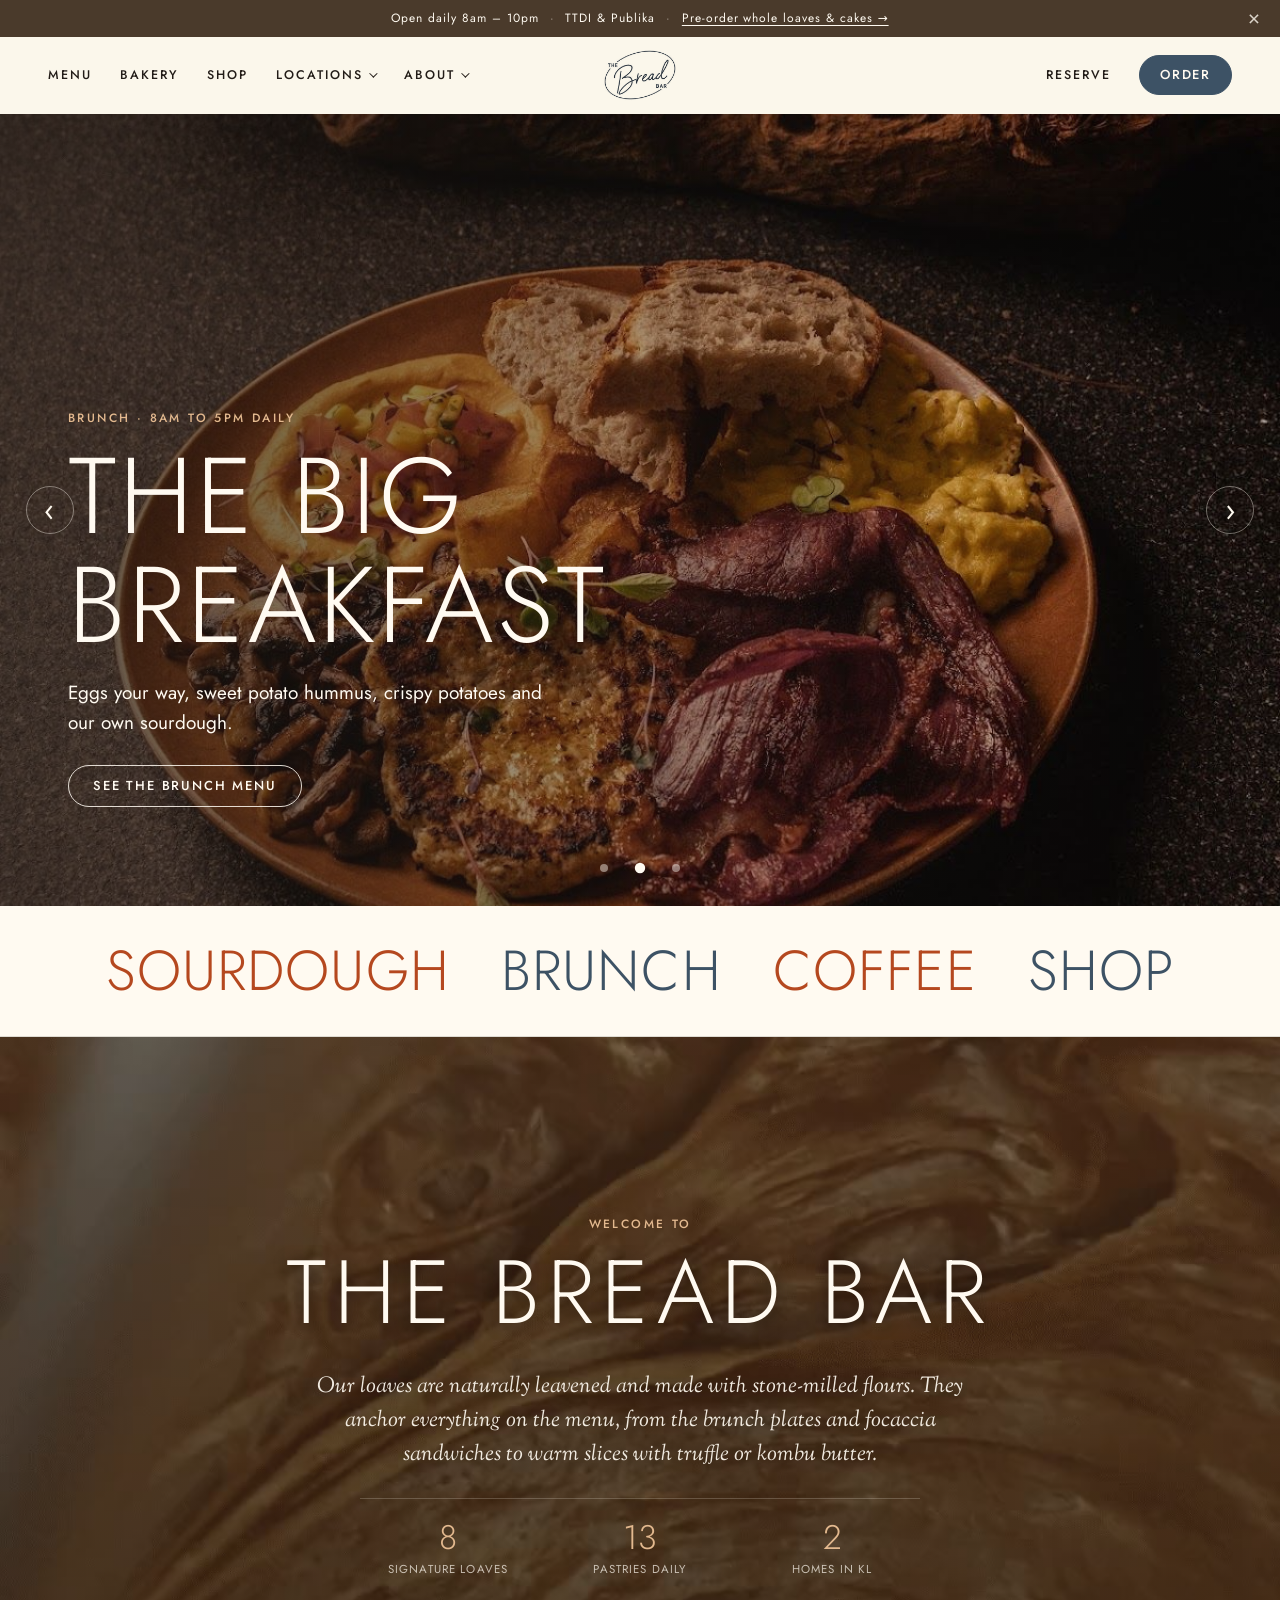
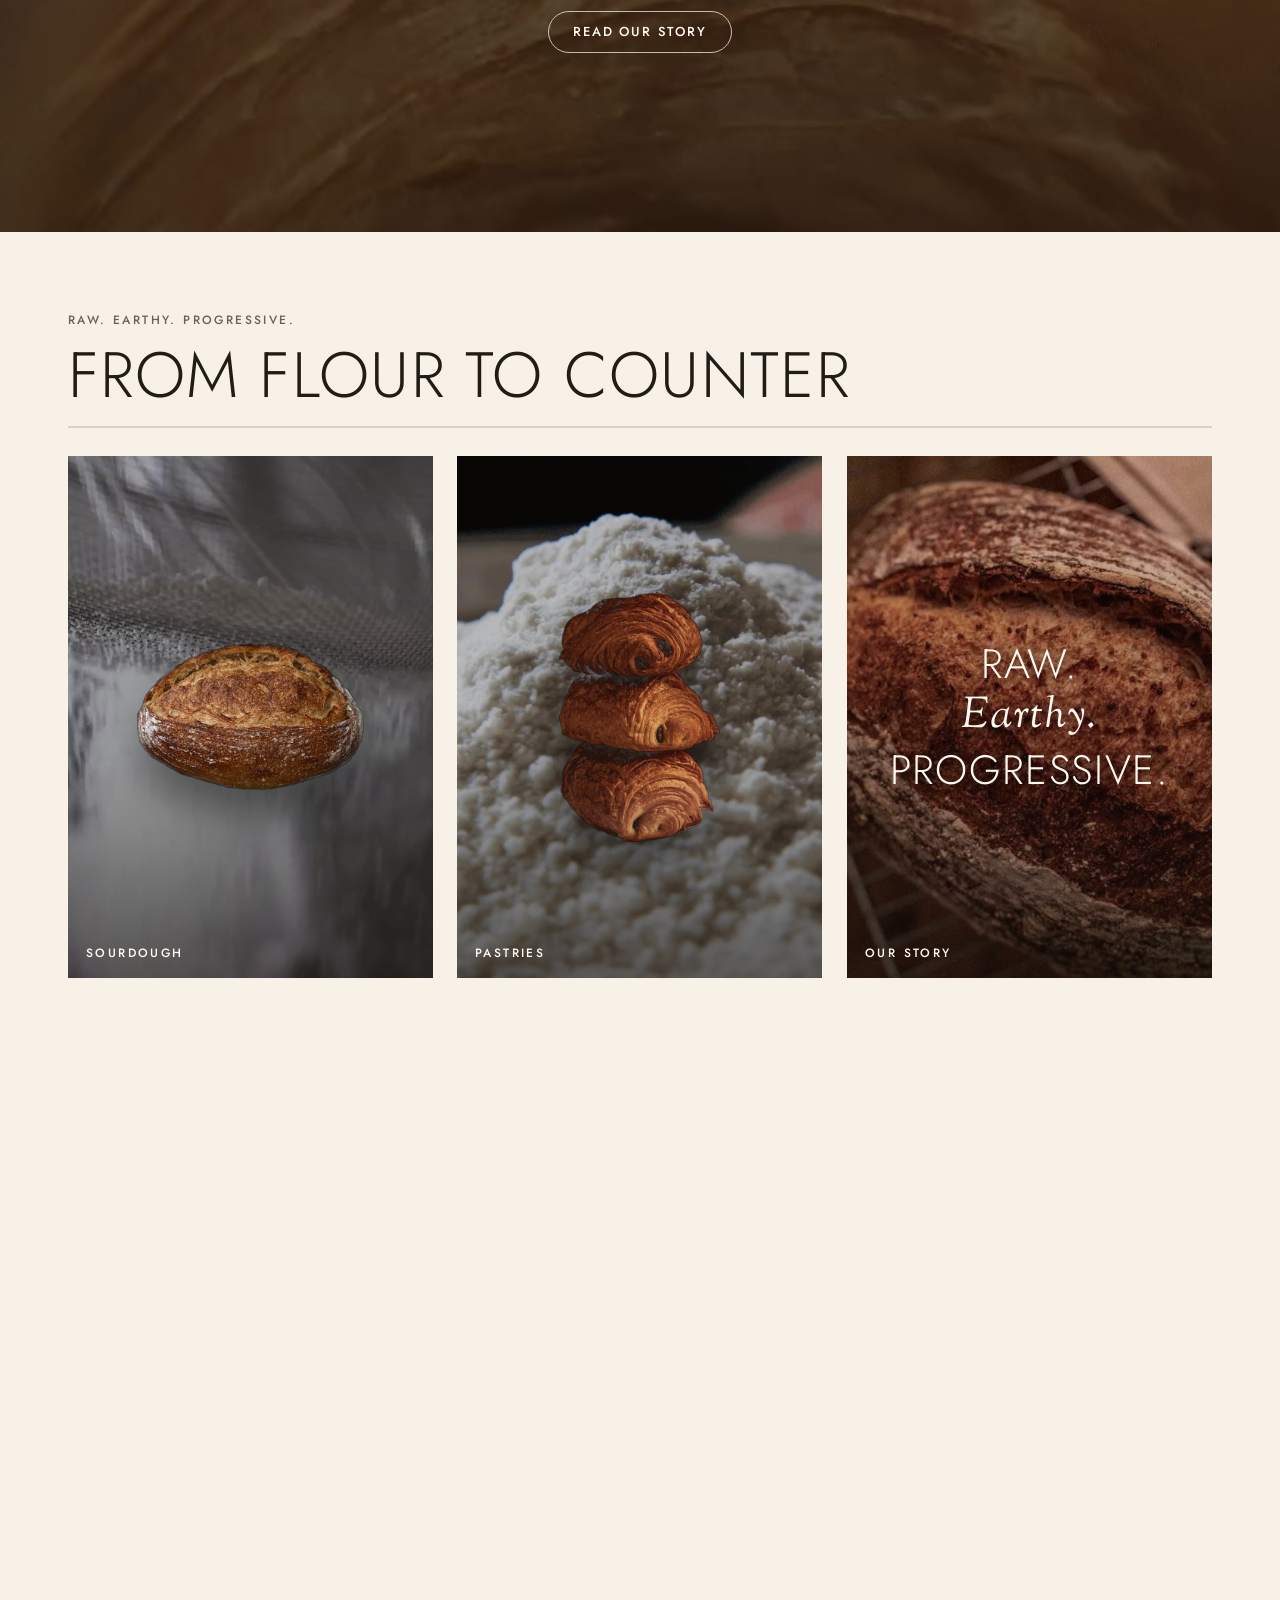
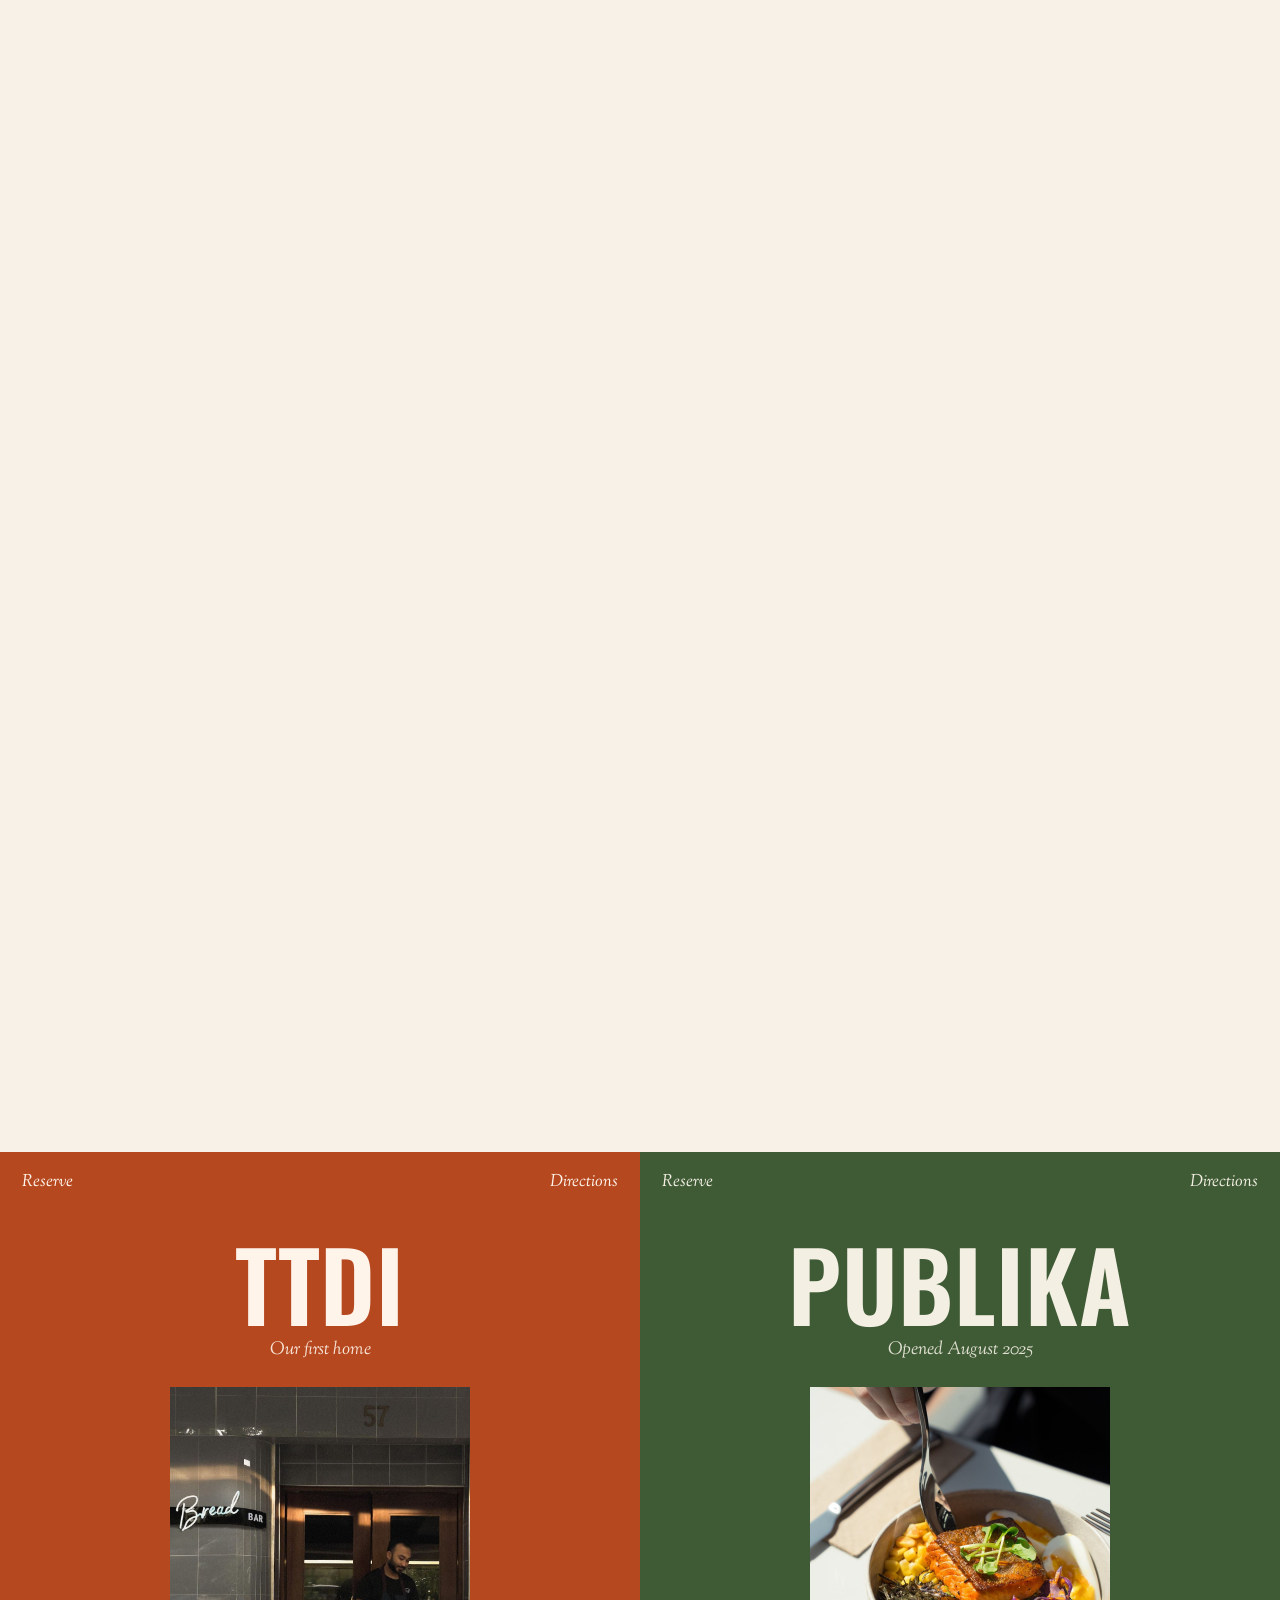
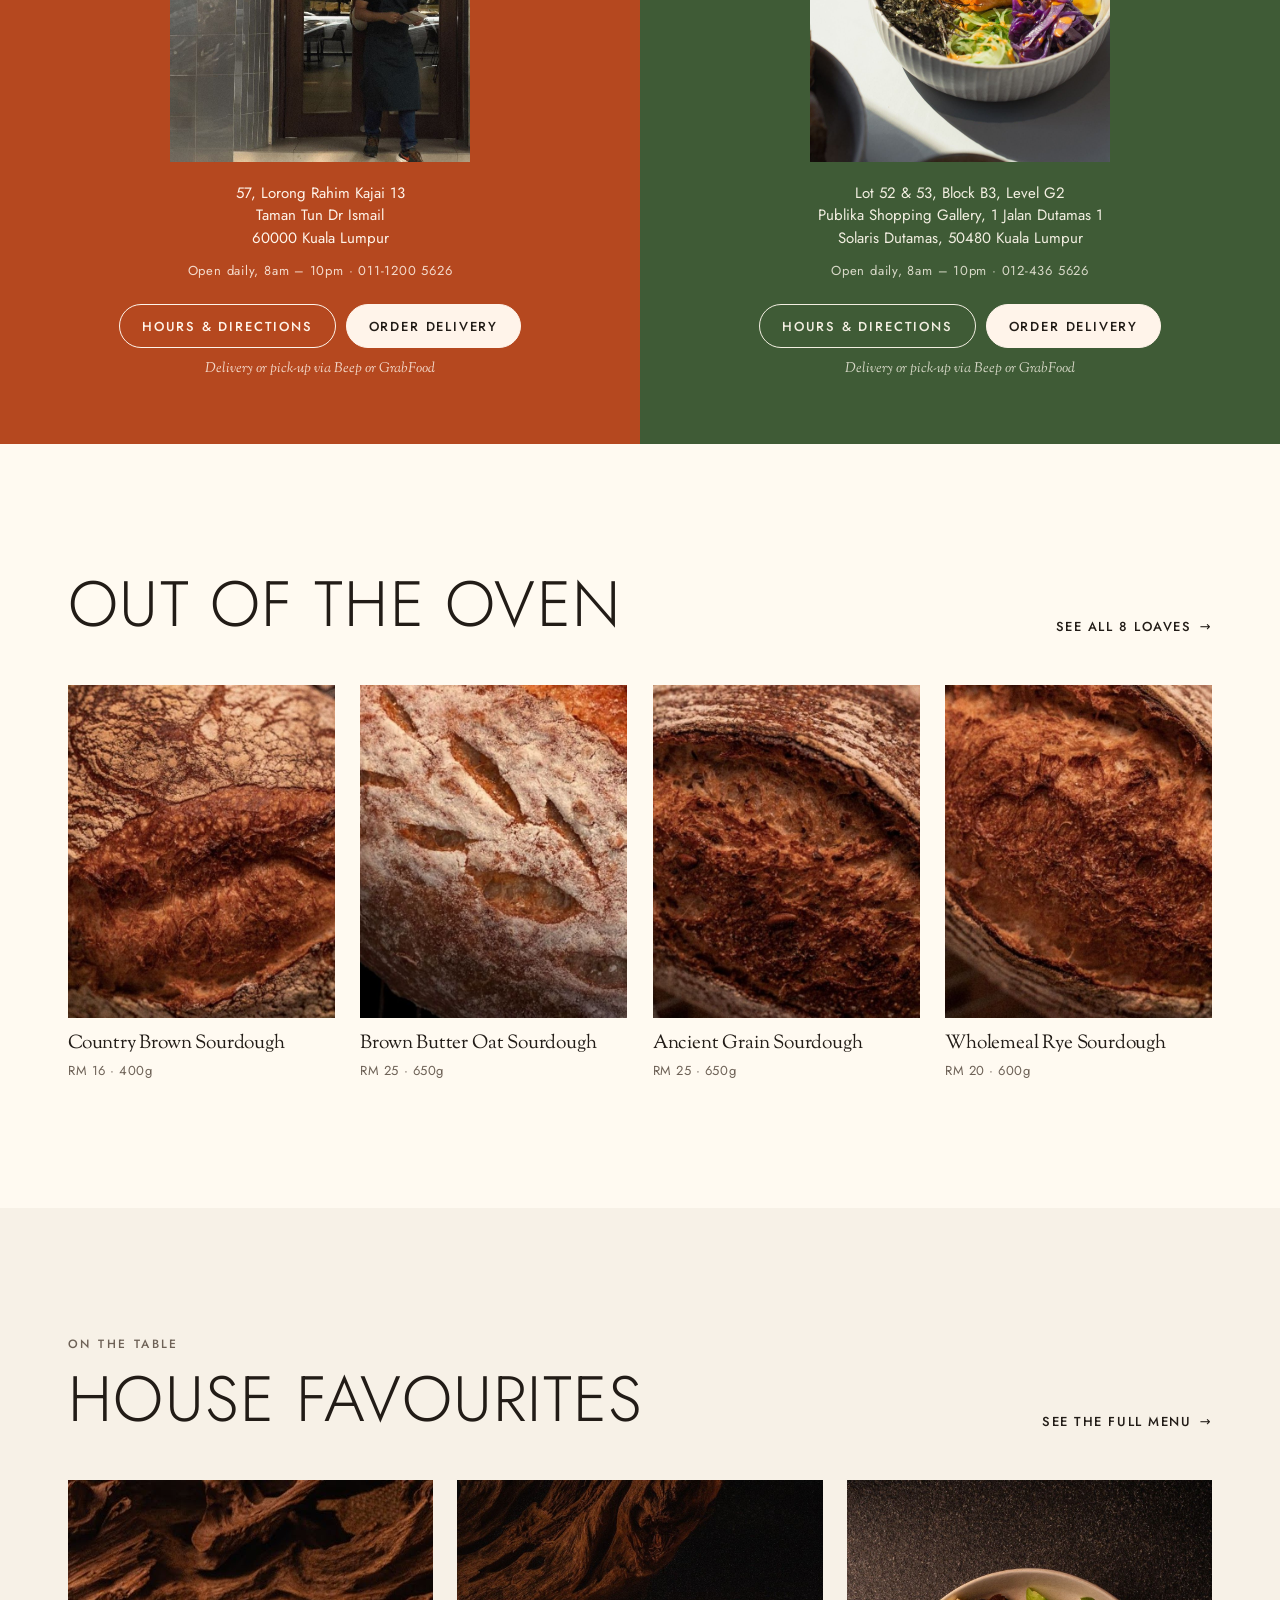
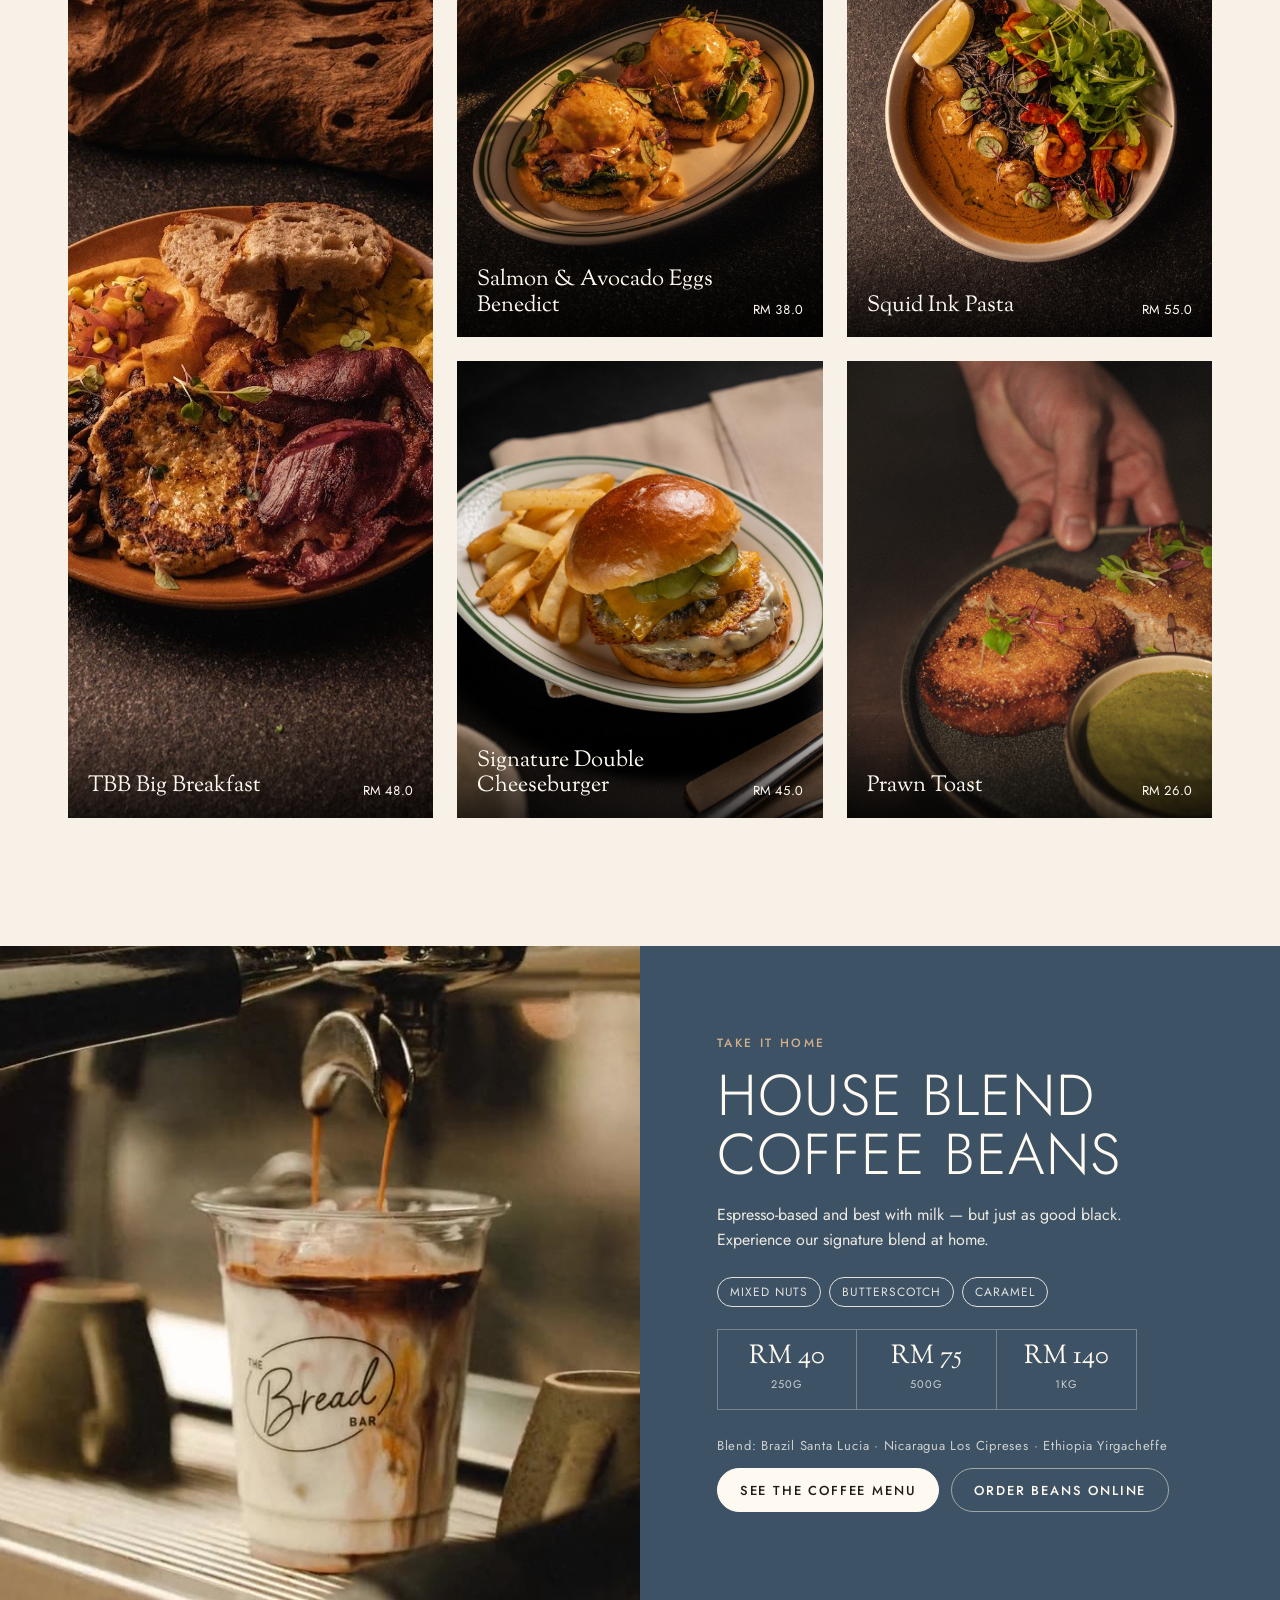
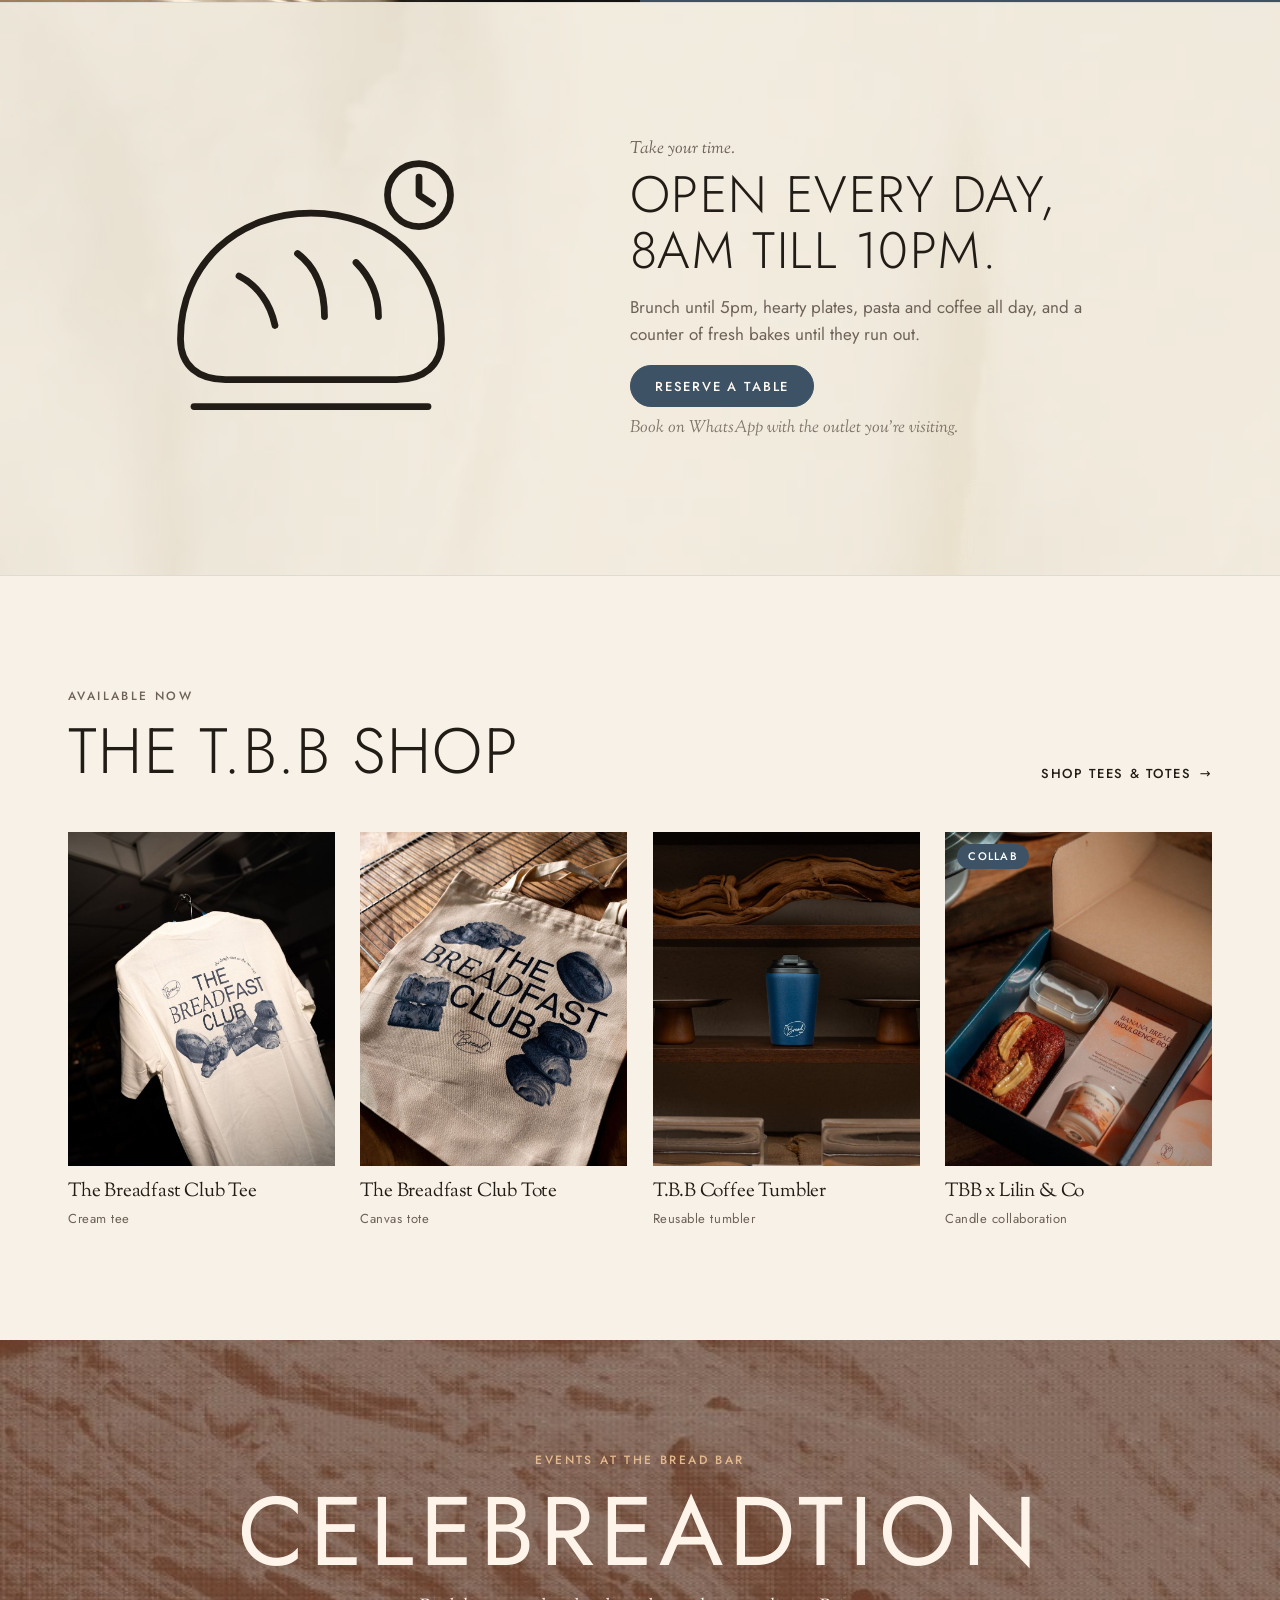
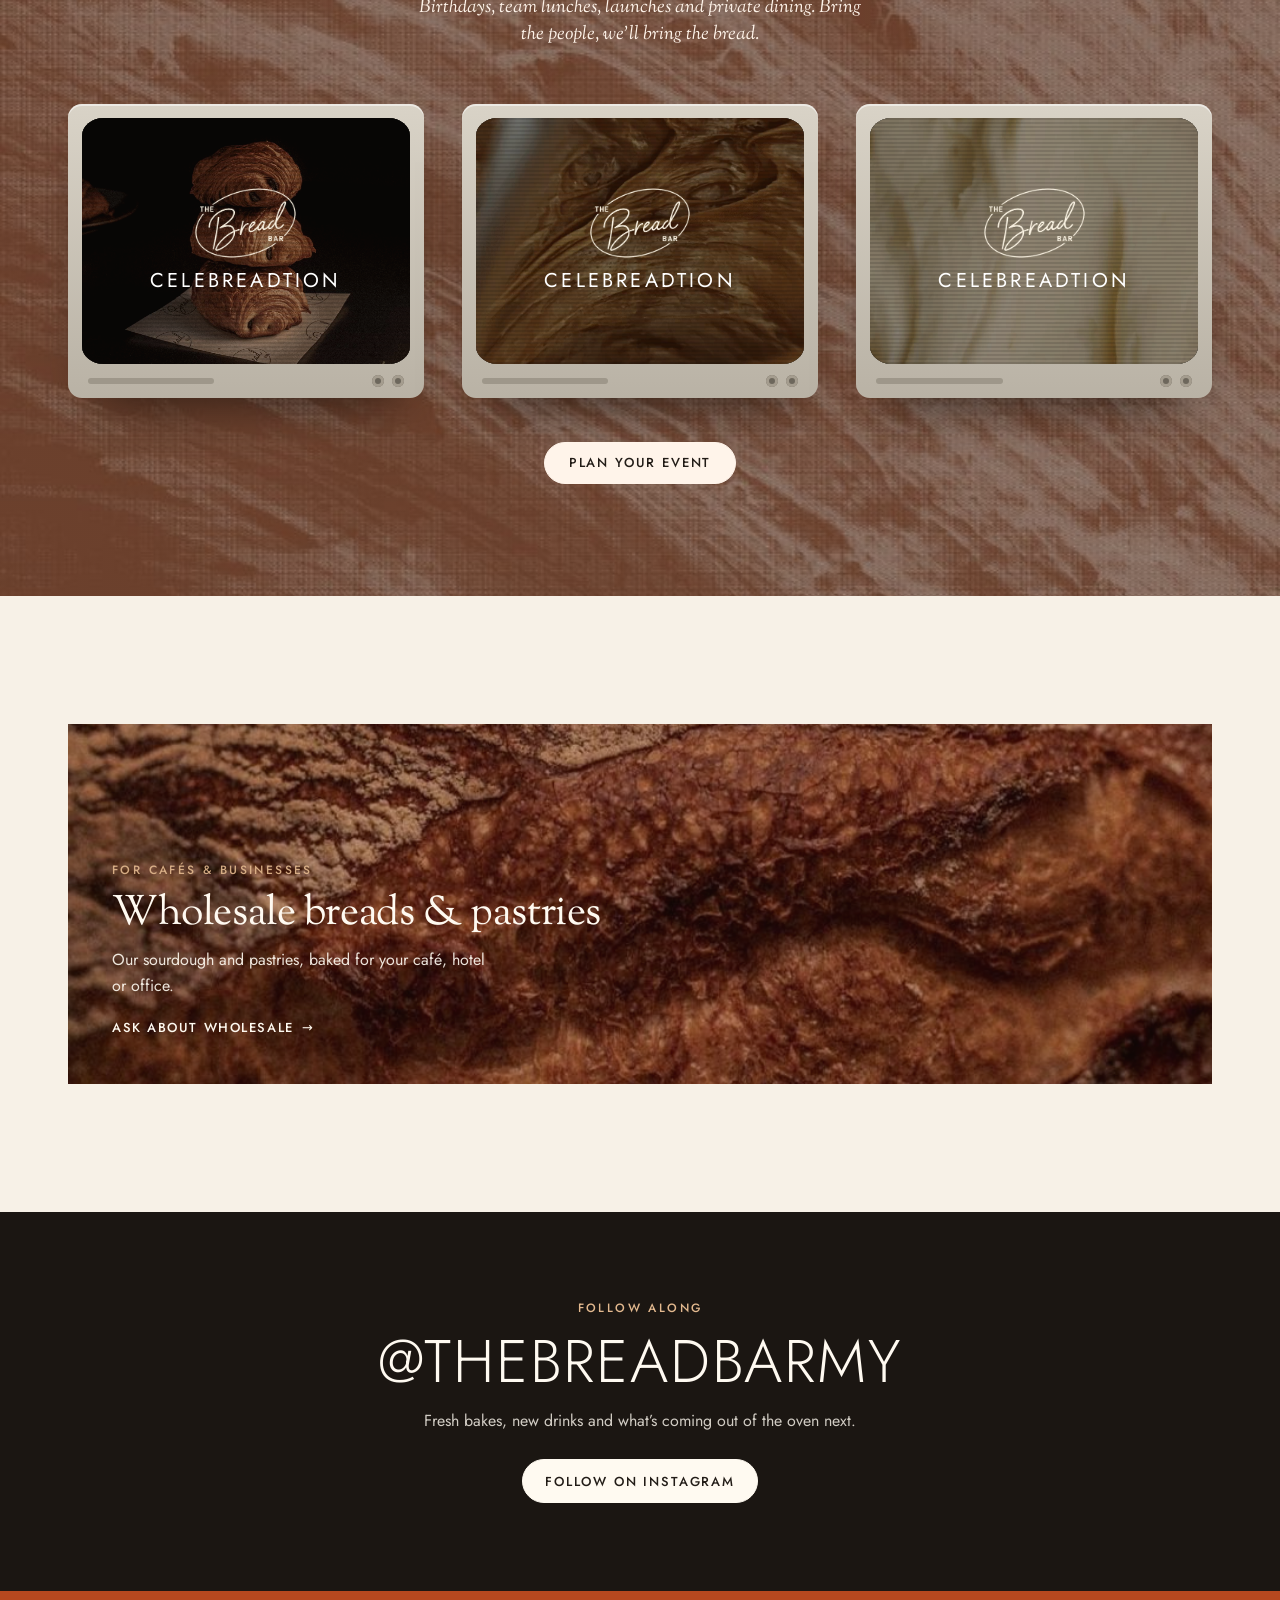
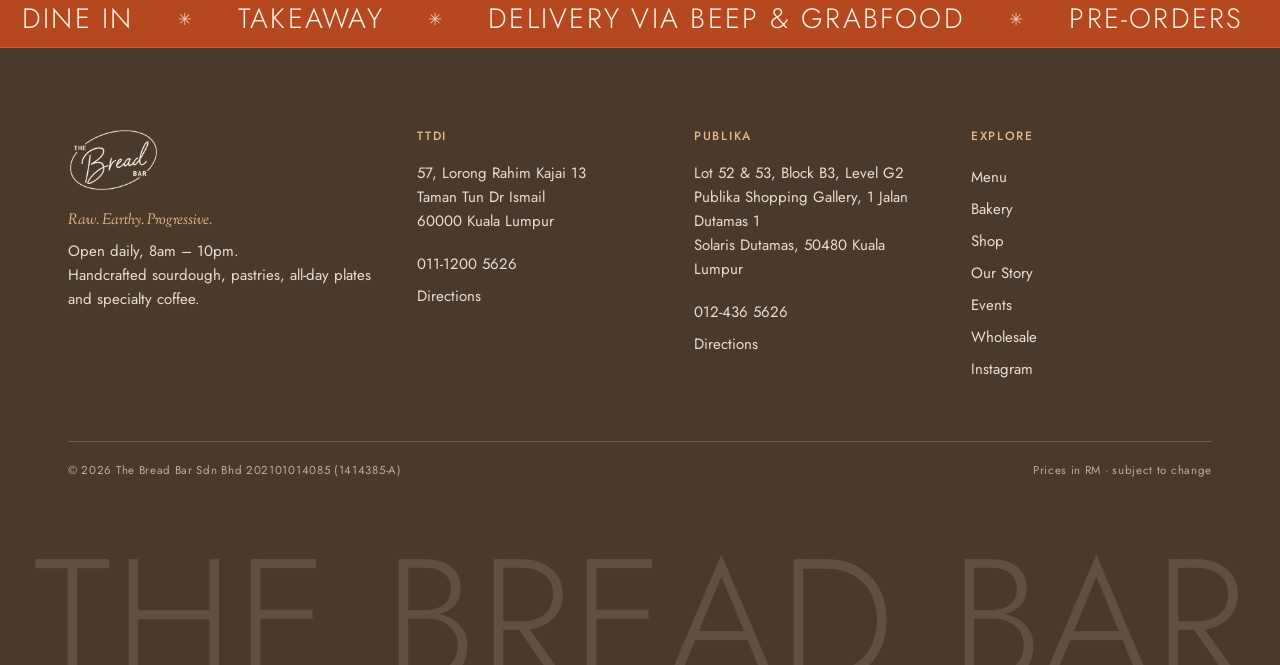
==== the-bread-bar/index.html @ 909581a4 "Publish The Bread Bar and FLAT18 previews" ====
<!doctype html>
<html lang="en">
<head>
<meta charset="utf-8">
<meta name="viewport" content="width=device-width, initial-scale=1">
<!-- DRAFT for review: remove the robots line below when the site goes live -->
<meta name="robots" content="noindex, nofollow">
<title>The Bread Bar</title>
<meta name="description" content="Handcrafted sourdough, pastries, all-day brunch and specialty coffee in TTDI and Publika, Kuala Lumpur. Open daily 8am – 10pm.">
<link rel="icon" href="assets/logo-dark.png">
<link rel="preconnect" href="https://fonts.googleapis.com">
<link rel="preconnect" href="https://fonts.gstatic.com" crossorigin>
<link href="https://fonts.googleapis.com/css2?family=Jost:wght@300;400;500;600&family=Oswald:wght@500;600&family=Sorts+Mill+Goudy:ital@0;1&display=swap" rel="stylesheet">
<link rel="stylesheet" href="styles.css">
</head>
<body>

<div class="announce" id="announce">
  <p><span>Open daily 8am – 10pm</span> <span class="dot">·</span> <span>TTDI &amp; Publika</span> <span class="dot">·</span> <a href="#bakery">Pre-order whole loaves &amp; cakes →</a></p>
  <button class="announce-x" aria-label="Dismiss" data-dismiss>&times;</button>
</div>

<header class="site-header" id="header">
  <div class="hdr">
    <button class="burger" aria-label="Open menu" aria-expanded="false" data-drawer-open><span></span><span></span><span></span></button>

    <nav class="nav nav-left" aria-label="Primary">
      <a href="#menu" class="nav-link" data-route="menu">Menu</a>
      <a href="#bakery" class="nav-link" data-route="bakery">Bakery</a>
      <a href="#shop" class="nav-link" data-route="shop">Shop</a>
      <div class="dd">
        <button class="nav-link dd-btn" aria-expanded="false" data-route="locations">Locations <i class="chev"></i></button>
        <div class="dd-panel dd-wide">
          <a href="#locations-ttdi" class="dd-card">
            <img src="assets/photos/sourdough-slices.jpg" alt="" loading="lazy">
            <span><b>TTDI</b><small>57, Lorong Rahim Kajai 13</small></span>
          </a>
          <a href="#locations-publika" class="dd-card">
            <img src="assets/photos/salmon-bowl.jpg" alt="" loading="lazy">
            <span><b>Publika</b><small>Level G2, Publika Shopping Gallery</small></span>
          </a>
        </div>
      </div>
      <div class="dd">
        <button class="nav-link dd-btn" aria-expanded="false" data-route="about">About <i class="chev"></i></button>
        <div class="dd-panel">
          <a href="#about">Our Story</a>
          <a href="#bakery-loaves">Our Sourdough</a>
          <a href="#events">Events &amp; Private Dining</a>
          <a href="#events-wholesale">Wholesale</a>
        </div>
      </div>
    </nav>

    <a href="#home" class="logo" aria-label="The Bread Bar — home"><img src="assets/logo-dark.png" alt="The Bread Bar" width="276" height="195"></a>

    <nav class="nav nav-right" aria-label="Actions">
      <button class="nav-link" data-chooser="reserve">Reserve</button>
      <button class="btn btn-order" data-chooser="order">Order</button>
    </nav>
  </div>
</header>

<!-- mobile drawer -->
<div class="drawer" id="drawer" aria-hidden="true">
  <div class="drawer-scrim" data-drawer-close></div>
  <aside class="drawer-panel">
    <div class="drawer-top">
      <img src="assets/logo-dark.png" alt="The Bread Bar" class="drawer-logo" width="276" height="195">
      <button class="drawer-x" aria-label="Close menu" data-drawer-close>&times;</button>
    </div>
    <nav class="drawer-nav">
      <a href="#home">Home</a>
      <a href="#menu">Menu</a>
      <a href="#bakery">Bakery</a>
      <a href="#shop">Shop</a>
      <details>
        <summary>Locations</summary>
        <a href="#locations-ttdi">TTDI</a>
        <a href="#locations-publika">Publika</a>
      </details>
      <details>
        <summary>About</summary>
        <a href="#about">Our Story</a>
        <a href="#bakery-loaves">Our Sourdough</a>
        <a href="#events">Events &amp; Private Dining</a>
        <a href="#events-wholesale">Wholesale</a>
      </details>
    </nav>
    <div class="drawer-cta">
      <button class="btn btn-ghost" data-chooser="reserve">Reserve</button>
      <button class="btn" data-chooser="order">Order delivery</button>
    </div>
    <p class="drawer-foot">Open daily · 8am – 10pm</p>
  </aside>
</div>

<main id="app" class="page" tabindex="-1"></main>

<footer class="site-footer" id="footer"></footer>

<!-- outlet chooser (Order / Reserve) -->
<div class="modal" id="chooser" aria-hidden="true" role="dialog" aria-modal="true" aria-labelledby="chooser-title">
  <div class="modal-scrim" data-modal-close></div>
  <div class="modal-box">
    <button class="modal-x" aria-label="Close" data-modal-close>&times;</button>
    <p class="eyebrow" id="chooser-eyebrow"></p>
    <h2 id="chooser-title"></h2>
    <div class="chooser-grid" id="chooser-grid"></div>
  </div>
</div>

<!-- photo lightbox -->
<div class="lightbox" id="lightbox" aria-hidden="true" role="dialog" aria-modal="true">
  <div class="modal-scrim" data-lb-close></div>
  <figure>
    <img alt="">
    <figcaption></figcaption>
  </figure>
  <button class="modal-x lb-x" aria-label="Close" data-lb-close>&times;</button>
</div>

<script src="data.js"></script>
<script src="app.js"></script>
</body>
</html>
---- the-bread-bar/styles.css ----
/* The Bread Bar — a mix of the deck's references: colour-blocked sections (rust, forest, blush),
   oval crops on warm cocoa, light uppercase display type, italic serif labels, pill buttons, a service ticker.
   Brand slate blue from the printed menu stays as the anchor colour. */
:root {
  --paper: #f7f1e7;
  --cream: #fffaf1;
  --sand: #ece2d2;
  --tan: #c4b49a;
  --ink: #221c17;
  --blue: #3d5265;
  --blue-deep: #2c3d4d;
  --tote: #2456a6;
  --muted: #6e6257;
  --night: #1b1612;
  --cocoa: #4a3a2b;
  --rust: #b5481f;
  --forest: #3f5b36;
  --blush: #f1d6c4;
  --sage: #b9bda7;
  --gold: #e3b98f;
  --line: rgba(34, 28, 23, .14);
  --serif: "Sorts Mill Goudy", Georgia, "Times New Roman", serif;
  --display: "Jost", "Gill Sans", "Segoe UI", system-ui, sans-serif;
  --condensed: "Oswald", "Arial Narrow", "Segoe UI", sans-serif;
  --sans: "Jost", "Gill Sans", "Segoe UI", system-ui, sans-serif;
  --mono: "Jost", "Gill Sans", "Segoe UI", system-ui, sans-serif;
  --ease: cubic-bezier(.22, .61, .36, 1);
  --hdr-h: 76px;
  --gutter: clamp(16px, 4vw, 48px);
  --maxw: 1240px;
}

*, *::before, *::after { box-sizing: border-box; }
html { scroll-behavior: smooth; -webkit-text-size-adjust: 100%; }
body {
  margin: 0; background: var(--paper); color: var(--ink);
  font: 400 16px/1.6 var(--sans); -webkit-font-smoothing: antialiased;
  overflow-x: hidden;
}
body.locked { overflow: hidden; }
img { display: block; max-width: 100%; }
a { color: inherit; }
button { font: inherit; color: inherit; background: none; border: 0; cursor: pointer; padding: 0; }
h1, h2, h3, h4 { font-family: var(--serif); font-weight: 400; line-height: 1.08; margin: 0; letter-spacing: -.01em; text-wrap: balance; }
h1, h2 { font-family: var(--display); font-weight: 300; text-transform: uppercase; letter-spacing: .03em; line-height: 1.02; }
p { margin: 0 0 1em; }
:focus-visible { outline: 2px solid var(--blue); outline-offset: 3px; border-radius: 2px; }

.wrap { max-width: var(--maxw); margin: 0 auto; padding: 0 var(--gutter); }
.eyebrow { font: 500 12px/1.4 var(--mono); letter-spacing: .14em; text-transform: uppercase; color: var(--muted); margin: 0 0 14px; }
.on-dark .eyebrow, .eyebrow.light { color: var(--gold); }

/* ---------- buttons ---------- */
.btn {
  display: inline-flex; align-items: center; justify-content: center; gap: 8px;
  min-height: 44px; padding: 0 22px; border-radius: 0;
  background: var(--blue); color: var(--cream); text-decoration: none;
  font: 500 13px/1 var(--mono); letter-spacing: .12em; text-transform: uppercase;
  border: 1px solid var(--blue);
  transition: background .25s var(--ease), color .25s var(--ease), border-color .25s var(--ease), transform .25s var(--ease);
}
.btn:hover { background: var(--blue-deep); border-color: var(--blue-deep); }
.btn:active { transform: translateY(1px); }
.btn-ghost { background: transparent; color: var(--blue); }
.btn-ghost:hover { background: var(--blue); color: var(--cream); }
.on-dark .btn { background: var(--cream); color: var(--ink); border-color: var(--cream); }
.on-dark .btn:hover { background: var(--gold); border-color: var(--gold); }
.on-dark .btn-ghost { background: transparent; color: var(--cream); border-color: rgba(255,251,234,.5); }
.on-dark .btn-ghost:hover { background: var(--cream); color: var(--ink); }
.link-arrow {
  font: 500 13px/1 var(--mono); letter-spacing: .12em; text-transform: uppercase;
  text-decoration: none; display: inline-flex; gap: 8px; align-items: center;
  background: linear-gradient(currentColor, currentColor) 0 100% / 0 1px no-repeat;
  padding-bottom: 4px; transition: background-size .35s var(--ease);
}
.link-arrow:hover { background-size: 100% 1px; }
.link-arrow::after { content: "→"; transition: transform .3s var(--ease); }
.link-arrow:hover::after { transform: translateX(4px); }

/* ---------- announcement bar ---------- */
.announce {
  position: relative; background: var(--cocoa); color: var(--cream);
  font: 400 12px/1.4 var(--mono); letter-spacing: .08em; text-align: center;
  padding: 10px 44px; overflow: hidden;
  transition: max-height .4s var(--ease), padding .4s var(--ease), opacity .3s;
  max-height: 80px;
}
.announce p { margin: 0; }
.announce a { color: var(--cream); text-underline-offset: 3px; }
.announce .dot { opacity: .5; margin: 0 6px; }
.announce.gone { max-height: 0; padding-top: 0; padding-bottom: 0; opacity: 0; }
.announce-x { position: absolute; right: 10px; top: 50%; transform: translateY(-50%); font-size: 20px; width: 32px; height: 32px; opacity: .8; }
.announce-x:hover { opacity: 1; }
@media (max-width: 640px) { .announce .hide-sm, .announce p > span:nth-child(3), .announce p > .dot:nth-of-type(2) { display: none; } }

/* ---------- header ---------- */
.site-header {
  position: sticky; top: env(safe-area-inset-top, 0px); z-index: 50; background: rgba(251, 247, 236, .96);
  backdrop-filter: saturate(1.2) blur(8px); -webkit-backdrop-filter: saturate(1.2) blur(8px);
  border-bottom: 1px solid transparent;
  transition: border-color .3s, box-shadow .3s;
}
.site-header.scrolled { border-bottom-color: var(--line); box-shadow: 0 6px 24px -18px rgba(0,0,0,.35); }
.hdr {
  max-width: 1440px; margin: 0 auto; padding: 0 var(--gutter);
  height: var(--hdr-h); display: grid; grid-template-columns: 1fr auto 1fr; align-items: center;
  transition: height .3s var(--ease);
}
.site-header.scrolled .hdr { height: 62px; }
.logo { justify-self: center; display: block; }
.logo img { height: 52px; width: auto; transition: height .3s var(--ease); }
.site-header.scrolled .logo img { height: 42px; }
.nav { display: flex; align-items: center; gap: clamp(14px, 2.2vw, 30px); }
.nav-right { justify-self: end; }
.nav-link {
  font: 500 12.5px/1 var(--mono); letter-spacing: .14em; text-transform: uppercase; text-decoration: none;
  display: inline-flex; align-items: center; gap: 6px; height: 44px; position: relative;
}
.nav-link::after {
  content: ""; position: absolute; left: 0; right: 0; bottom: 10px; height: 1px; background: currentColor;
  transform: scaleX(0); transform-origin: left; transition: transform .35s var(--ease);
}
.nav-link:hover::after, .nav-link.active::after, .dd:hover > .nav-link::after, .dd.open > .nav-link::after { transform: scaleX(1); }
.chev { width: 6px; height: 6px; border-right: 1.3px solid currentColor; border-bottom: 1.3px solid currentColor; transform: rotate(45deg) translateY(-2px); transition: transform .3s var(--ease); }
.dd:hover .chev, .dd.open .chev { transform: rotate(225deg) translate(-1px, -1px); }
.btn-order { min-height: 40px; padding: 0 20px; }

/* dropdowns — fade + drop, like the reference site */
.dd { position: relative; }
.dd-panel {
  position: absolute; top: calc(100% + 6px); left: -18px; min-width: 240px;
  background: var(--cream); border: 1px solid var(--line); box-shadow: 0 18px 40px -20px rgba(0,0,0,.35);
  padding: 10px; display: grid; gap: 2px;
  opacity: 0; visibility: hidden; transform: translateY(-8px);
  transition: opacity .22s var(--ease), transform .22s var(--ease), visibility 0s .22s;
}
.dd-panel::before { content: ""; position: absolute; left: 0; right: 0; top: -12px; height: 12px; }
.dd:hover .dd-panel, .dd.open .dd-panel, .dd:focus-within .dd-panel {
  opacity: 1; visibility: visible; transform: none; transition-delay: 0s;
}
.dd-panel > a { padding: 10px 12px; text-decoration: none; font-size: 15px; transition: background .2s; }
.dd-panel > a:hover { background: var(--sand); }
.dd-wide { grid-template-columns: 1fr 1fr; width: 460px; gap: 10px; }
.dd-card { display: grid !important; gap: 10px; padding: 8px !important; }
.dd-card img { width: 100%; aspect-ratio: 4/3; object-fit: cover; transition: transform .5s var(--ease); }
.dd-card { overflow: hidden; }
.dd-card:hover img { transform: scale(1.04); }
.dd-card b { display: block; font: 400 20px/1.1 var(--serif); }
.dd-card small { color: var(--muted); font-size: 12.5px; }

.burger { display: none; width: 44px; height: 44px; position: relative; }
.burger span { position: absolute; left: 11px; right: 11px; height: 1.5px; background: var(--ink); transition: transform .3s var(--ease), opacity .2s; }
.burger span:nth-child(1) { top: 15px; } .burger span:nth-child(2) { top: 21px; } .burger span:nth-child(3) { top: 27px; }

@media (max-width: 920px) {
  .nav-left, .nav-right .nav-link { display: none; }
  .burger { display: block; }
  .hdr { grid-template-columns: 44px 1fr auto; }
  .logo img { height: 44px; }
  .btn-order { padding: 0 14px; min-height: 38px; font-size: 12px; }
}

/* ---------- mobile drawer ---------- */
.drawer { position: fixed; inset: 0; z-index: 80; visibility: hidden; transition: visibility 0s .4s; }
.drawer.open { visibility: visible; transition-delay: 0s; }
.drawer-scrim { position: absolute; inset: 0; background: rgba(21,18,15,.45); opacity: 0; transition: opacity .4s var(--ease); }
.drawer.open .drawer-scrim { opacity: 1; }
.drawer-panel {
  position: absolute; top: 0; bottom: 0; left: 0; width: min(380px, 88vw); background: var(--cream);
  transform: translateX(-100%); transition: transform .45s var(--ease);
  display: flex; flex-direction: column; padding: 18px 24px 24px; overflow-y: auto;
}
.drawer.open .drawer-panel { transform: none; }
.drawer-top { display: flex; justify-content: space-between; align-items: center; margin-bottom: 18px; }
.drawer-logo { height: 40px; }
.drawer-x { font-size: 30px; width: 44px; height: 44px; }
.drawer-nav { display: grid; }
.drawer-nav > a, .drawer-nav summary {
  font: 400 30px/1.1 var(--serif); text-decoration: none; padding: 12px 0; border-bottom: 1px solid var(--line);
  list-style: none; cursor: pointer; display: flex; justify-content: space-between; align-items: center;
}
.drawer-nav summary::-webkit-details-marker { display: none; }
.drawer-nav summary::after { content: "+"; font: 300 26px/1 var(--sans); transition: transform .3s var(--ease); }
.drawer-nav details[open] summary::after { transform: rotate(45deg); }
.drawer-nav details a { display: block; padding: 10px 0 10px 14px; text-decoration: none; font-size: 17px; color: var(--muted); }
.drawer-nav details[open] a { animation: fadeUp .35s var(--ease) both; }
.drawer-nav details[open] a:nth-of-type(2) { animation-delay: .05s; } .drawer-nav details[open] a:nth-of-type(3) { animation-delay: .1s; } .drawer-nav details[open] a:nth-of-type(4) { animation-delay: .15s; }
.drawer-cta { display: grid; grid-template-columns: 1fr 1fr; gap: 10px; margin-top: 28px; }
.drawer-foot { margin-top: auto; padding-top: 24px; font: 400 12px var(--mono); letter-spacing: .1em; color: var(--muted); text-transform: uppercase; }
.drawer.open .drawer-nav > * { animation: fadeUp .5s var(--ease) both; }
.drawer.open .drawer-nav > *:nth-child(2) { animation-delay: .04s; } .drawer.open .drawer-nav > *:nth-child(3) { animation-delay: .08s; }
.drawer.open .drawer-nav > *:nth-child(4) { animation-delay: .12s; } .drawer.open .drawer-nav > *:nth-child(5) { animation-delay: .16s; }

/* ---------- page transitions ---------- */
.page { outline: none; min-height: 60vh; }
.page.leaving { opacity: 0; transform: translateY(10px); transition: opacity .22s ease, transform .22s ease; }
.page.entering { animation: pageIn .55s var(--ease) both; }
@keyframes pageIn { from { opacity: 0; transform: translateY(16px); } to { opacity: 1; transform: none; } }
@keyframes fadeUp { from { opacity: 0; transform: translateY(10px); } to { opacity: 1; transform: none; } }
@keyframes fadeIn { from { opacity: 0; } to { opacity: 1; } }

/* Content is visible at rest; scrolled-in sections just get a light lift */
.reveal { transition: transform .8s var(--ease); }
.reveal:not(.in) { transform: translateY(14px); }
.reveal.in { transform: none; }

/* ---------- hero ---------- */
.hero { position: relative; height: min(86vh, 820px); min-height: 520px; background: var(--night); color: var(--cream); overflow: hidden; }
.hero-tiles { position: absolute; inset: 0; display: grid; grid-template-columns: repeat(3, 1fr); }
.hero-tiles img { width: 100%; height: 100%; object-fit: cover; animation: heroZoom 9s var(--ease) both; }
.hero-tiles img:nth-child(2) { animation-delay: .15s; } .hero-tiles img:nth-child(3) { animation-delay: .3s; }
@keyframes heroZoom { from { transform: scale(1.08); opacity: 0; } 12% { opacity: 1; } to { transform: scale(1); opacity: 1; } }
.hero::after { content: ""; position: absolute; inset: 0; background: linear-gradient(180deg, rgba(21,18,15,.15) 0%, rgba(21,18,15,.25) 45%, rgba(21,18,15,.82) 100%); }
.hero-copy { position: absolute; z-index: 2; left: 0; right: 0; bottom: clamp(36px, 8vh, 80px); }
.hero h1 { font-size: clamp(52px, 9vw, 128px); max-width: 11ch; animation: fadeUp 1s .3s var(--ease) both; }
.hero h1 em { font-style: italic; color: var(--gold); }
.hero .lede { max-width: 520px; font-size: clamp(16px, 1.6vw, 19px); margin: 18px 0 26px; opacity: .92; animation: fadeUp 1s .45s var(--ease) both; }
.hero .cta-row { animation: fadeUp 1s .6s var(--ease) both; }
.cta-row { display: flex; flex-wrap: wrap; gap: 12px; }
@media (max-width: 760px) {
  .hero-tiles { grid-template-columns: 1fr; }
  .hero-tiles img:not(:first-child) { display: none; }
}

/* ---------- generic sections ---------- */
.section { padding: clamp(64px, 10vw, 128px) 0; }
.section.tight { padding: clamp(48px, 7vw, 88px) 0; }
.section-head { display: flex; justify-content: space-between; align-items: end; gap: 24px; margin-bottom: clamp(28px, 4vw, 48px); flex-wrap: wrap; }
.section-head h2 { font-size: clamp(36px, 5vw, 64px); }
.on-dark { background: var(--night); color: var(--cream); }
.on-blue { background: var(--blue); color: var(--cream); }
.on-blue .eyebrow { color: var(--gold); }
.on-blue .btn { background: var(--cream); color: var(--ink); border-color: var(--cream); }
.on-blue .btn-ghost { background: transparent; color: var(--cream); border-color: rgba(255,251,234,.5); }

.intro { display: grid; grid-template-columns: 1.1fr 1fr; gap: clamp(32px, 6vw, 96px); align-items: center; }
.intro h2 { font-size: clamp(34px, 4.6vw, 58px); }
.intro h2 em { font-style: italic; color: var(--blue); }
.intro p { font-size: 18px; color: var(--muted); max-width: 520px; }
.stat-row { display: grid; grid-template-columns: repeat(3, 1fr); gap: 16px; margin-top: 32px; border-top: 1px solid var(--line); padding-top: 22px; }
.stat-row b { display: block; font: 400 34px/1 var(--serif); color: var(--blue); }
.stat-row span { font: 400 11.5px/1.4 var(--mono); letter-spacing: .1em; text-transform: uppercase; color: var(--muted); }
.intro-img { position: relative; aspect-ratio: 4/5; overflow: hidden; }
.intro-img img { width: 100%; height: 100%; object-fit: cover; }
@media (max-width: 820px) { .intro { grid-template-columns: 1fr; } .intro-img { aspect-ratio: 4/3; } }

/* location cards */
.loc-grid { display: grid; grid-template-columns: 1fr 1fr; gap: clamp(16px, 3vw, 36px); }
.loc-card { background: var(--cream); border: 1px solid var(--line); display: flex; flex-direction: column; }
.loc-card .ph { aspect-ratio: 16/10; overflow: hidden; display: block; }
.loc-card .ph img { width: 100%; height: 100%; object-fit: cover; transition: transform .9s var(--ease); }
.loc-card:hover .ph img { transform: scale(1.04); }
.loc-body { padding: clamp(20px, 3vw, 32px); display: grid; gap: 14px; flex: 1; }
.loc-body h3 { font-size: clamp(30px, 3.4vw, 42px); }
.loc-body address { font-style: normal; color: var(--muted); }
.loc-meta { display: flex; flex-wrap: wrap; gap: 6px 22px; font: 400 13px/1.5 var(--mono); letter-spacing: .04em; }
.loc-meta a { text-decoration: none; border-bottom: 1px solid var(--line); }
.loc-actions { display: flex; flex-wrap: wrap; gap: 10px; margin-top: auto; padding-top: 6px; }
.loc-actions .btn { flex: 1 1 auto; }
@media (max-width: 760px) { .loc-grid { grid-template-columns: 1fr; } }

/* horizontal strip */
.strip { display: grid; grid-auto-flow: column; grid-auto-columns: clamp(220px, 26vw, 300px); gap: 18px; overflow-x: auto; scroll-snap-type: x mandatory; padding: 0 var(--gutter) 18px; scrollbar-width: thin; }
.strip > * { scroll-snap-align: start; }
.strip-wrap { max-width: calc(var(--maxw) + 2 * var(--gutter)); margin: 0 auto; }
.loaf { text-decoration: none; display: grid; gap: 12px; }
.loaf .ph { aspect-ratio: 1/1; overflow: hidden; background: var(--night); }
.loaf .ph img { width: 100%; height: 100%; object-fit: cover; transition: transform .8s var(--ease); }
.loaf:hover .ph img { transform: scale(1.05); }
.loaf h4 { font-size: 22px; }
.loaf span { font: 400 13px var(--mono); color: var(--muted); }
.on-dark .loaf span { color: var(--tan); }

/* favourites grid */
.fav-grid { display: grid; grid-template-columns: repeat(3, 1fr); gap: clamp(12px, 2vw, 24px); }
.fav { margin: 0; position: relative; overflow: hidden; aspect-ratio: 4/5; background: var(--night); color: var(--cream); cursor: zoom-in; }
.fav img { width: 100%; height: 100%; object-fit: cover; transition: transform 1s var(--ease), opacity .4s; }
.fav:hover img { transform: scale(1.05); }
.fav figcaption { position: absolute; left: 0; right: 0; bottom: 0; padding: 60px 20px 18px; background: linear-gradient(transparent, rgba(0,0,0,.75)); display: flex; justify-content: space-between; align-items: end; gap: 12px; }
.fav figcaption b { font: 400 22px/1.15 var(--serif); }
.fav figcaption span { font: 400 13px var(--mono); white-space: nowrap; }
.fav:nth-child(1) { grid-row: span 2; aspect-ratio: auto; }
@media (max-width: 820px) { .fav-grid { grid-template-columns: 1fr 1fr; } .fav:nth-child(1) { grid-column: span 2; grid-row: auto; aspect-ratio: 4/3; } }

/* split feature */
.split { display: grid; grid-template-columns: 1fr 1fr; min-height: 560px; }
.split-img { position: relative; overflow: hidden; min-height: 360px; }
.split-img img { position: absolute; inset: 0; width: 100%; height: 100%; object-fit: cover; }
.split-copy { padding: clamp(40px, 7vw, 96px) clamp(24px, 6vw, 88px); display: flex; flex-direction: column; justify-content: center; }
.split-copy h2 { font-size: clamp(36px, 4.5vw, 58px); margin-bottom: 18px; }
.split-copy p { max-width: 480px; opacity: .9; }
.split.reverse .split-img { order: 2; }
@media (max-width: 820px) { .split { grid-template-columns: 1fr; } .split.reverse .split-img { order: 0; } }

.chips { display: flex; flex-wrap: wrap; gap: 8px; margin: 8px 0 22px; }
.chip { font: 400 12px/1 var(--mono); letter-spacing: .08em; text-transform: uppercase; border: 1px solid currentColor; padding: 8px 12px; border-radius: 999px; opacity: .85; }
.price-row { display: flex; gap: 0; border: 1px solid rgba(255,251,234,.3); margin-bottom: 26px; max-width: 420px; }
.price-row div { flex: 1; padding: 14px 10px; text-align: center; border-right: 1px solid rgba(255,251,234,.3); }
.price-row div:last-child { border-right: 0; }
.price-row b { display: block; font: 400 26px/1 var(--serif); }
.price-row span { font: 400 11px var(--mono); letter-spacing: .1em; text-transform: uppercase; opacity: .75; }

.duo { display: grid; grid-template-columns: 1fr 1fr; gap: clamp(16px, 3vw, 36px); }
.duo-card { position: relative; min-height: 420px; overflow: hidden; color: var(--cream); display: flex; align-items: end; text-decoration: none; background: var(--night); }
.duo-card img { position: absolute; inset: 0; width: 100%; height: 100%; object-fit: cover; opacity: .7; transition: transform 1s var(--ease), opacity .5s; }
.duo-card:hover img { transform: scale(1.04); opacity: .55; }
.duo-card div { position: relative; padding: clamp(24px, 4vw, 44px); }
.duo-card h3 { font-size: clamp(32px, 3.6vw, 46px); margin-bottom: 10px; }
.duo-card p { max-width: 380px; opacity: .9; }
@media (max-width: 760px) { .duo { grid-template-columns: 1fr; } .duo-card { min-height: 340px; } }

/* page banner (inner pages) */
.banner { padding: clamp(48px, 8vw, 104px) 0 clamp(28px, 4vw, 44px); text-align: center; }
.banner h1 { font-size: clamp(48px, 8vw, 104px); }
.banner p { max-width: 640px; margin: 18px auto 0; color: var(--muted); font-size: 18px; }
.banner.img-banner { position: relative; color: var(--cream); background: var(--night); padding: clamp(110px, 18vw, 220px) 0 clamp(40px, 6vw, 72px); overflow: hidden; }
.banner.img-banner img { position: absolute; inset: 0; width: 100%; height: 100%; object-fit: cover; opacity: .42; animation: heroZoom 6s var(--ease) both; }
.banner.img-banner .wrap { position: relative; }
.banner.img-banner p { color: rgba(255,251,234,.88); }

/* ---------- menu page ---------- */
.menu-controls { display: grid; justify-items: center; gap: 14px; }
.seg { position: relative; display: inline-grid; grid-auto-flow: column; grid-auto-columns: 1fr; border: 1px solid var(--blue); padding: 4px; background: var(--cream); }
.seg button { position: relative; z-index: 1; padding: 10px 26px; font: 500 12.5px/1 var(--mono); letter-spacing: .14em; text-transform: uppercase; color: var(--blue); transition: color .35s var(--ease); min-height: 40px; }
.seg button[aria-pressed="true"] { color: var(--cream); }
.seg-pill { position: absolute; top: 4px; bottom: 4px; left: 4px; background: var(--blue); transition: transform .45s var(--ease), width .45s var(--ease); }
.menu-sub { font: 400 12px/1.5 var(--mono); letter-spacing: .08em; color: var(--muted); text-align: center; margin: 0; }
.menu-sub a { color: var(--blue); }

.tabs-bar { position: sticky; top: calc(62px + env(safe-area-inset-top, 0px)); z-index: 20; background: rgba(251,247,236,.97); border-bottom: 1px solid var(--line); margin-top: 28px; }
.tabs { position: relative; display: flex; gap: clamp(18px, 3vw, 40px); justify-content: center; overflow-x: auto; scrollbar-width: none; padding: 0 var(--gutter); }
.tabs::-webkit-scrollbar { display: none; }
.tabs button { flex: none; padding: 18px 0 16px; font: 400 clamp(18px, 2vw, 22px)/1 var(--serif); color: var(--muted); transition: color .3s; white-space: nowrap; }
.tabs button[aria-selected="true"], .tabs button:hover { color: var(--ink); }
.tab-ink { position: absolute; bottom: 0; left: 0; height: 2px; background: var(--blue); transition: transform .45s var(--ease), width .45s var(--ease); }
@media (max-width: 820px) { .tabs { justify-content: flex-start; } }

.menu-panel { padding: clamp(36px, 6vw, 72px) 0 clamp(64px, 9vw, 110px); }
.menu-panel.swap-out { opacity: 0; transform: translateY(8px); transition: opacity .2s ease, transform .2s ease; }
.menu-panel.swap-in { animation: fadeUp .5s var(--ease) both; }
.menu-section { margin-bottom: clamp(44px, 6vw, 72px); }
.menu-section-head { display: flex; justify-content: space-between; align-items: baseline; border-bottom: 1px solid var(--ink); padding-bottom: 10px; margin-bottom: 8px; gap: 16px; }
.menu-section-head h2 { font-size: clamp(30px, 3.4vw, 42px); }
.menu-section-head span { font: italic 400 16px var(--serif); color: var(--muted); }
.menu-section-head .hc { font: 500 12px var(--mono); letter-spacing: .12em; display: flex; gap: 0; color: var(--muted); }
.menu-section-head .hc i { font-style: normal; width: 56px; text-align: right; }
.items { display: grid; grid-template-columns: 1fr 1fr; column-gap: clamp(28px, 5vw, 72px); }
.items.single { grid-template-columns: 1fr; }
.item { display: grid; grid-template-columns: 1fr auto; gap: 4px 18px; padding: 18px 0; border-bottom: 1px solid var(--line); align-items: start; animation: fadeUp .5s var(--ease) both; }
.item.has-img { grid-template-columns: 76px 1fr auto; }
.item .thumb { grid-row: span 3; width: 76px; height: 76px; object-fit: cover; cursor: zoom-in; transition: transform .4s var(--ease), filter .3s; background: var(--sand); }
.item .thumb:hover { transform: scale(1.05); filter: brightness(1.08); }
.item h3 { font: 500 14.5px/1.35 var(--sans); letter-spacing: .06em; text-transform: uppercase; }
.item .v { font: 500 10.5px var(--mono); border: 1px solid currentColor; padding: 2px 5px; margin-left: 6px; vertical-align: 2px; color: #4b7a3e; }
.item .tag { font: 500 10.5px var(--mono); letter-spacing: .08em; text-transform: uppercase; background: var(--sand); padding: 3px 7px; margin-left: 6px; vertical-align: 2px; white-space: nowrap; }
.item p { grid-column: 1 / 2; margin: 0; font: 400 16.5px/1.45 var(--serif); color: var(--muted); }
.item.has-img p, .item.has-img .extras { grid-column: 2 / 3; }
.item .price { font: 500 15px/1.35 var(--sans); white-space: nowrap; text-align: right; }
.item .price.hc { display: flex; }
.item .price.hc span { width: 56px; text-align: right; }
.item .price.hc span:empty::before { content: "–"; color: var(--tan); }
.extras { grid-column: 1 / -1; margin: 6px 0 0; padding: 0; list-style: none; font: italic 400 15px/1.5 var(--serif); color: var(--muted); }
.extras li { display: flex; justify-content: space-between; gap: 16px; }
.item a.more { grid-column: 1/-1; }
.section-extras { margin-top: 14px; font: italic 400 15px/1.6 var(--serif); color: var(--muted); list-style: none; padding: 0; max-width: 520px; }
.section-extras li { display: flex; justify-content: space-between; }
.items.compact .item { padding: 12px 0; }
.compact-grid { display: grid; grid-template-columns: 1fr 1fr; column-gap: clamp(28px, 5vw, 72px); }
.compact-grid .menu-section { margin-bottom: 40px; }
.menu-foot { font: 400 12px var(--mono); letter-spacing: .06em; color: var(--muted); text-align: center; margin-top: 12px; }
.menu-hero { aspect-ratio: 21/9; overflow: hidden; margin-bottom: 40px; cursor: zoom-in; }
.menu-hero img { width: 100%; height: 100%; object-fit: cover; }
@media (max-width: 820px) {
  .items, .compact-grid { grid-template-columns: 1fr; }
  .item.has-img { grid-template-columns: 64px 1fr auto; }
  .item .thumb { width: 64px; height: 64px; }
  .menu-section-head .hc i, .item .price.hc span { width: 44px; }
}

/* ---------- bakery page ---------- */
.subnav { display: flex; justify-content: center; gap: 10px; flex-wrap: wrap; margin-top: 26px; }
.subnav a { font: 500 12px/1 var(--mono); letter-spacing: .12em; text-transform: uppercase; text-decoration: none; padding: 12px 16px; border: 1px solid var(--line); transition: background .25s, color .25s, border-color .25s; }
.subnav a:hover { background: var(--blue); color: var(--cream); border-color: var(--blue); }
.loaf-grid { display: grid; grid-template-columns: repeat(4, 1fr); gap: clamp(14px, 2vw, 24px); }
.loaf-card { background: var(--cream); border: 1px solid var(--line); display: flex; flex-direction: column; perspective: 1000px; }
.loaf-card .ph { aspect-ratio: 1/1; overflow: hidden; background: var(--night); }
.loaf-card .ph img { width: 100%; height: 100%; object-fit: cover; transition: transform .8s var(--ease); }
.loaf-card:hover .ph img { transform: scale(1.05); }
.loaf-card .body { padding: 18px; display: grid; gap: 8px; flex: 1; align-content: start; }
.loaf-card h3 { font-size: 22px; }
.loaf-card .meta { font: 400 12.5px var(--mono); color: var(--muted); display: flex; justify-content: space-between; }
.loaf-card .meta b { color: var(--ink); font-weight: 500; }
.loaf-card button.spec-toggle { justify-self: start; margin-top: 4px; font: 500 11.5px var(--mono); letter-spacing: .12em; text-transform: uppercase; color: var(--blue); display: inline-flex; gap: 8px; align-items: center; min-height: 32px; }
.loaf-card button.spec-toggle i { transition: transform .3s var(--ease); font-style: normal; }
.loaf-card.open button.spec-toggle i { transform: rotate(45deg); }
.spec { display: grid; grid-template-rows: 0fr; transition: grid-template-rows .45s var(--ease); }
.spec > dl { overflow: hidden; margin: 0; }
.loaf-card.open .spec { grid-template-rows: 1fr; }
.spec dl div { display: grid; grid-template-columns: 92px 1fr; gap: 8px; padding: 7px 0; border-top: 1px solid var(--line); font-size: 13.5px; }
.spec dt { font: 400 11px/1.6 var(--mono); letter-spacing: .08em; text-transform: uppercase; color: var(--muted); }
.spec dd { margin: 0; }
.hyd { height: 4px; background: var(--sand); margin-top: 6px; position: relative; }
.hyd span { position: absolute; inset: 0 auto 0 0; background: var(--blue); }
@media (max-width: 1020px) { .loaf-grid { grid-template-columns: repeat(2, 1fr); } }
@media (max-width: 520px) { .loaf-grid { grid-template-columns: 1fr; } }

.price-list { display: grid; grid-template-columns: 1fr 1fr; column-gap: clamp(28px, 5vw, 72px); }
.price-list li { display: flex; justify-content: space-between; gap: 18px; padding: 14px 0; border-bottom: 1px solid var(--line); font: 400 19px/1.3 var(--serif); }
.price-list li span:last-child { font: 500 15px var(--sans); }
ul.price-list { list-style: none; margin: 0; padding: 0; }
@media (max-width: 760px) { .price-list { grid-template-columns: 1fr; } }

.cake-grid > *, .loc-grid > *, .duo > *, .items > *, .price-list > * { min-width: 0; }
.cake-grid { display: grid; grid-template-columns: 1fr 1fr; gap: clamp(20px, 4vw, 56px); align-items: start; }
.panel { background: var(--cream); border: 1px solid var(--line); padding: clamp(22px, 3vw, 36px); }
.panel h3 { font-size: 30px; margin-bottom: 14px; }
.panel ul { list-style: none; padding: 0; margin: 0 0 20px; }
.panel ul li { padding: 11px 0; border-bottom: 1px solid var(--line); display: flex; justify-content: space-between; gap: 12px; font: 400 18px/1.35 var(--serif); }
.panel ul li span:last-child:not(:first-child) { font: 500 14px var(--sans); white-space: nowrap; }
@media (max-width: 760px) { .cake-grid { grid-template-columns: 1fr; } }

/* ---------- location page ---------- */
.loc-detail { display: grid; grid-template-columns: 1fr 1.2fr; gap: clamp(28px, 5vw, 72px); align-items: start; }
.info-list { display: grid; gap: 0; margin: 0; }
.info-list > div { display: grid; grid-template-columns: 120px 1fr; gap: 16px; padding: 18px 0; border-bottom: 1px solid var(--line); }
.info-list dt { font: 500 12px/1.6 var(--mono); letter-spacing: .12em; text-transform: uppercase; color: var(--muted); }
.info-list dd { margin: 0; font-size: 17px; }
.info-list a { text-underline-offset: 3px; }
.map-card { position: relative; display: block; aspect-ratio: 4/3; max-width: 100%; overflow: hidden; background: var(--night); color: var(--cream); text-decoration: none; }
.map-card img { position: absolute; inset: 0; width: 100%; height: 100%; object-fit: cover; opacity: .55; transition: transform 1s var(--ease), opacity .4s; }
.map-card:hover img { transform: scale(1.04); opacity: .45; }
.map-card span { position: absolute; left: 0; right: 0; bottom: 0; padding: clamp(20px, 3vw, 32px); display: grid; gap: 8px; background: linear-gradient(transparent, rgba(0,0,0,.7)); }
.map-card b { font: 400 clamp(24px, 2.6vw, 32px)/1.1 var(--serif); }
.map-card small { opacity: .85; font-size: 14px; }
.map-card em { font-style: normal; justify-self: start; margin-top: 6px; }
.loc-tabs { display: flex; justify-content: center; margin-top: 26px; }
@media (max-width: 860px) { .loc-detail { grid-template-columns: 1fr; } .info-list > div { grid-template-columns: 96px 1fr; } }

/* ---------- about / events ---------- */
.prose { max-width: 680px; margin: 0 auto; font: 400 20px/1.65 var(--serif); }
.prose p:first-of-type::first-letter { float: left; font-size: 74px; line-height: .85; padding: 6px 10px 0 0; color: var(--blue); }
.pillars { display: grid; grid-template-columns: repeat(3, 1fr); gap: clamp(16px, 3vw, 36px); }
.pillar { border-top: 1px solid currentColor; padding-top: 20px; }
.pillar h3 { font-size: 28px; margin-bottom: 10px; }
.pillar p { opacity: .85; }
@media (max-width: 760px) { .pillars { grid-template-columns: 1fr; } }
.photo-row { display: grid; grid-template-columns: 2fr 1fr 1fr; gap: 12px; }
.photo-row img { width: 100%; height: 100%; object-fit: cover; aspect-ratio: 1; cursor: zoom-in; }
.photo-row img:first-child { aspect-ratio: auto; grid-row: span 1; }
@media (max-width: 640px) { .photo-row { grid-template-columns: 1fr 1fr; } .photo-row img:first-child { grid-column: span 2; aspect-ratio: 4/3; } }
.steps { counter-reset: s; display: grid; grid-template-columns: repeat(3, 1fr); gap: 24px; list-style: none; padding: 0; margin: 0; }
.steps li { counter-increment: s; border-top: 1px solid var(--line); padding-top: 18px; }
.steps li::before { content: "0" counter(s); display: block; font: 400 13px var(--mono); color: var(--blue); margin-bottom: 10px; letter-spacing: .1em; }
.steps h4 { font-size: 24px; margin-bottom: 6px; }
.steps p { color: var(--muted); }
@media (max-width: 760px) { .steps { grid-template-columns: 1fr; } }

/* ---------- footer ---------- */
.site-footer { background: var(--blue-deep); color: var(--cream); padding: clamp(56px, 8vw, 96px) 0 28px; }
.foot-grid { display: grid; grid-template-columns: 1.3fr 1fr 1fr 1fr; gap: 36px; }
.foot-grid h4 { font: 500 12px/1.4 var(--mono); letter-spacing: .14em; text-transform: uppercase; color: var(--gold); margin-bottom: 16px; }
.foot-grid p, .foot-grid a { color: rgba(255,251,234,.86); font-size: 15px; }
.foot-grid a { text-decoration: none; display: block; padding: 4px 0; transition: color .2s; }
.foot-grid a:hover { color: var(--gold); }
.foot-logo { height: 64px; margin-bottom: 18px; }
.foot-bottom { margin-top: 56px; padding-top: 20px; border-top: 1px solid rgba(255,251,234,.18); display: flex; justify-content: space-between; gap: 16px; flex-wrap: wrap; font: 400 11.5px var(--mono); letter-spacing: .06em; color: rgba(255,251,234,.6); }
.foot-bottom a { color: inherit; }
@media (max-width: 860px) { .foot-grid { grid-template-columns: 1fr 1fr; } }
@media (max-width: 520px) { .foot-grid { grid-template-columns: 1fr; } }

/* ---------- modal / lightbox ---------- */
.modal, .lightbox { position: fixed; inset: 0; z-index: 100; display: grid; place-items: center; padding: 16px; visibility: hidden; transition: visibility 0s .35s; }
.modal.open, .lightbox.open { visibility: visible; transition-delay: 0s; }
.modal-scrim { position: absolute; inset: 0; background: rgba(21,18,15,.6); opacity: 0; transition: opacity .35s var(--ease); }
.open > .modal-scrim { opacity: 1; }
.modal-box { position: relative; width: min(720px, 100%); max-height: calc(100vh - 32px); overflow: auto; background: var(--cream); padding: clamp(26px, 4vw, 44px); opacity: 0; transform: translateY(14px) scale(.98); transition: opacity .35s var(--ease), transform .35s var(--ease); }
.modal.open .modal-box { opacity: 1; transform: none; }
.modal-box h2 { font-size: clamp(30px, 4vw, 42px); margin-bottom: 22px; padding-right: 30px; }
.modal-x { position: absolute; top: 10px; right: 10px; width: 44px; height: 44px; font-size: 28px; line-height: 1; }
.chooser-grid { display: grid; grid-template-columns: 1fr 1fr; gap: 14px; }
.choice { display: grid; text-decoration: none; border: 1px solid var(--line); transition: border-color .25s, transform .35s var(--ease), box-shadow .35s; background: var(--paper); }
.choice:hover { border-color: var(--blue); transform: translateY(-3px); box-shadow: 0 14px 30px -18px rgba(0,0,0,.4); }
.choice img { aspect-ratio: 16/10; object-fit: cover; width: 100%; }
.choice div { padding: 14px 16px 16px; }
.choice b { font: 400 26px/1.1 var(--serif); display: block; }
.choice small { color: var(--muted); display: block; margin-top: 4px; }
.choice .go { font: 500 11.5px var(--mono); letter-spacing: .12em; text-transform: uppercase; color: var(--blue); margin-top: 10px; display: block; }
.chooser-note { grid-column: 1 / -1; font-size: 14px; color: var(--muted); margin: 6px 0 0; }
@media (max-width: 560px) { .chooser-grid { grid-template-columns: 1fr; } .choice img { aspect-ratio: 21/9; } }

.lightbox figure { position: relative; margin: 0; max-width: min(92vw, 900px); opacity: 0; transform: scale(.96); transition: opacity .35s var(--ease), transform .35s var(--ease); }
.lightbox.open figure { opacity: 1; transform: none; }
.lightbox img { max-height: 80vh; width: auto; margin: 0 auto; }
.lightbox figcaption { color: var(--cream); text-align: center; font: 400 22px var(--serif); margin-top: 14px; }
.lb-x { color: var(--cream); position: fixed; }

/* =====================================================================
   Theme mix from the design deck (added 18 Oct 2026)
   ===================================================================== */
.btn { border-radius: 999px; font-family: var(--display); font-weight: 500; letter-spacing: .14em; }
.btn-pill { min-height: 42px; padding: 0 24px; }
.eyebrow { font-family: var(--display); font-weight: 500; letter-spacing: .2em; }
.site-footer { background: var(--cocoa); }
.display-xl { font-size: clamp(40px, 6.4vw, 88px); }
.nowrap { white-space: nowrap; }
.nav-link { font-family: var(--display); font-weight: 500; letter-spacing: .16em; }

/* hero slider: full-bleed photo, thin uppercase headline, pill button, arrows + dots */
.hero { height: min(88vh, 860px); min-height: 520px; }
.hero::after { display: none; }
.slide { position: absolute; inset: 0; opacity: 0; transition: opacity 1s var(--ease); }
.slide.on { opacity: 1; z-index: 1; }
.slide img { position: absolute; inset: 0; width: 100%; height: 100%; object-fit: cover; transform: scale(1.06); transition: transform 7s linear; }
.slide.on img { transform: scale(1); }
.slide::after { content: ""; position: absolute; inset: 0; background: linear-gradient(90deg, rgba(27,22,18,.72) 0%, rgba(27,22,18,.35) 55%, rgba(27,22,18,.1) 100%); }
.slide-copy { position: absolute; z-index: 2; left: 0; right: 0; bottom: clamp(48px, 11vh, 110px); color: var(--cream); }
.slide .slide-title { font-size: clamp(46px, 8.4vw, 120px); max-width: 10ch; }
.slide .lede { max-width: 480px; font-size: clamp(16px, 1.5vw, 19px); margin: 18px 0 26px; opacity: .92; }
.slide.on .slide-copy > * { animation: fadeUp .9s var(--ease) both; }
.slide.on .slide-copy > :nth-child(2) { animation-delay: .1s; } .slide.on .slide-copy > :nth-child(3) { animation-delay: .2s; } .slide.on .slide-copy > :nth-child(4) { animation-delay: .3s; }
.slide .btn { background: transparent; color: var(--cream); border-color: rgba(255,250,241,.85); }
.slide .btn:hover { background: var(--cream); color: var(--ink); }
.hero-arrow { position: absolute; z-index: 3; top: 50%; transform: translateY(-50%); width: 48px; height: 48px; border-radius: 50%;
  color: var(--cream); font-size: 30px; line-height: 1; border: 1px solid rgba(255,250,241,.4); transition: background .25s, border-color .25s; }
.hero-arrow:hover { background: rgba(255,250,241,.15); border-color: var(--cream); }
.hero-arrow.prev { left: clamp(10px, 2vw, 28px); } .hero-arrow.next { right: clamp(10px, 2vw, 28px); }
.hero-dots { position: absolute; z-index: 3; left: 0; right: 0; bottom: 22px; display: flex; justify-content: center; gap: 4px; }
.hero-dots button { width: 32px; height: 32px; position: relative; }
.hero-dots button::before { content: ""; position: absolute; left: 50%; top: 50%; width: 8px; height: 8px; margin: -4px 0 0 -4px; border-radius: 50%; background: rgba(255,250,241,.45); transition: background .3s, transform .3s; }
.hero-dots button.on::before { background: var(--cream); transform: scale(1.3); }
@media (max-width: 760px) { .hero-arrow { display: none; } .slide::after { background: linear-gradient(180deg, rgba(27,22,18,.15), rgba(27,22,18,.8)); } }

/* big coloured word links */
.bigwords { display: flex; flex-wrap: wrap; justify-content: center; gap: 4px clamp(18px, 4vw, 56px); padding: clamp(22px, 3vw, 34px) var(--gutter); border-bottom: 1px solid var(--line); background: var(--cream); }
.bigwords a { font: 300 clamp(26px, 4.4vw, 58px)/1.1 var(--display); text-transform: uppercase; letter-spacing: .02em; color: var(--rust); text-decoration: none; transition: color .25s; }
.bigwords a:nth-child(even) { color: #d98a66; }
.bigwords a:hover { color: var(--ink); }

/* oval crop on cocoa */
.oval-intro { background: var(--cocoa); color: var(--cream); text-align: center; padding: clamp(64px, 9vw, 120px) 0; overflow: hidden; }
.oval-intro h2 { font-size: clamp(40px, 7vw, 96px); letter-spacing: .08em; }
.oval { width: min(760px, 100%); aspect-ratio: 16 / 9; margin: clamp(26px, 4vw, 44px) auto; border-radius: 50%; overflow: hidden; transform: rotate(-8deg); box-shadow: 0 40px 80px -40px rgba(0,0,0,.6); max-width: 100%; }
.oval img { width: 112%; height: 112%; margin: -6% 0 0 -6%; object-fit: cover; transform: rotate(8deg); }
.oval-text { max-width: 60ch; margin: 0 auto 8px; font: italic 400 clamp(18px, 1.8vw, 22px)/1.55 var(--serif); opacity: .92; }
.oval-intro .stat-row { max-width: 560px; margin: 26px auto 30px; border-top-color: rgba(255,250,241,.2); }
.oval-intro .stat-row b { color: var(--gold); font-family: var(--display); font-weight: 300; }
.oval-intro .stat-row span { color: rgba(255,250,241,.7); }
.oval-intro .btn { background: transparent; color: var(--cream); border-color: rgba(255,250,241,.7); }
.oval-intro .btn:hover { background: var(--cream); color: var(--ink); }

/* locations as solid colour blocks */
.loc-duo { display: grid; grid-template-columns: 1fr 1fr; }
.loc-grid { gap: 0; }
.loc-block { position: relative; text-align: center; padding: clamp(56px, 7vw, 88px) clamp(20px, 4vw, 56px) clamp(40px, 5vw, 64px); color: var(--ink); display: flex; flex-direction: column; align-items: center; gap: 10px; min-width: 0; }
.loc-ttdi { background: var(--rust); color: #fff4ea; }
.loc-pub { background: var(--forest); color: #f3efe2; }
.loc-corners { position: absolute; top: 18px; left: 22px; right: 22px; display: flex; justify-content: space-between; }
.loc-corners a { font: italic 400 17px var(--serif); color: inherit; text-decoration: none; border-bottom: 1px solid transparent; transition: border-color .2s; }
.loc-corners a:hover { border-bottom-color: currentColor; }
.loc-name { font: 600 clamp(54px, 7.5vw, 104px)/.9 var(--condensed); text-transform: uppercase; letter-spacing: .01em; }
.loc-sub { font: italic 400 18px var(--serif); margin: 0 0 8px; opacity: .9; }
.loc-photo { display: block; width: min(300px, 78%); aspect-ratio: 4/5; overflow: hidden; margin: 6px 0 10px; }
.loc-photo img { width: 100%; height: 100%; object-fit: cover; transition: transform .9s var(--ease); }
.loc-photo:hover img { transform: scale(1.05); }
.loc-block address { font-style: normal; font-size: 15px; line-height: 1.5; }
.loc-block .loc-meta { font: 400 13px var(--display); letter-spacing: .06em; margin: 2px 0 8px; opacity: .85; display: block; }
.loc-block .loc-actions { display: flex; gap: 10px; flex-wrap: wrap; justify-content: center; }
.loc-block .btn { background: #fff4ea; color: var(--ink); border-color: #fff4ea; }
.loc-block .btn:hover { background: transparent; color: inherit; border-color: currentColor; }
.loc-block .btn-ghost { background: transparent; color: inherit; border-color: currentColor; }
.loc-block .btn-ghost:hover { background: #fff4ea; color: var(--ink); }
@media (max-width: 760px) { .loc-duo { grid-template-columns: 1fr; } }

/* product tiles on soft cards */
.product-grid { display: grid; grid-template-columns: repeat(4, minmax(0, 1fr)); gap: clamp(14px, 2vw, 26px); }
.product { display: flex; flex-direction: column; gap: 6px; text-decoration: none; color: inherit; min-width: 0; }
.product-media { position: relative; aspect-ratio: 4/5; background: var(--blush); overflow: hidden; display: grid; place-items: center; }
.product-media img { width: 100%; height: 100%; object-fit: cover; transition: transform .8s var(--ease); }
.product:hover .product-media img { transform: scale(1.05); }
.product-media .art { width: 66%; height: auto; color: var(--tote); transition: transform .6s var(--ease); }
.product:hover .art { transform: translateY(-4px) rotate(-2deg); }
.badge { position: absolute; top: 12px; left: 12px; background: var(--tote); color: #fff; font: 500 11px/1 var(--display); letter-spacing: .12em; text-transform: uppercase; padding: 7px 11px; border-radius: 999px; }
.product h3 { font: 400 19px/1.25 var(--serif); margin-top: 8px; }
.product p { margin: 0; font: 400 13px/1.4 var(--display); letter-spacing: .04em; color: var(--muted); }
.product .btn { align-self: flex-start; margin-top: 8px; min-height: 38px; padding: 0 16px; font-size: 11.5px; }
@media (max-width: 1020px) { .product-grid { grid-template-columns: repeat(2, minmax(0, 1fr)); } }
.oven { background: var(--cream); }
.oven .product-media { background: var(--sand); }

/* take your time */
.take-time { background: var(--cream); border-top: 1px solid var(--line); border-bottom: 1px solid var(--line); padding: clamp(56px, 8vw, 104px) 0; }
.take-grid { display: grid; grid-template-columns: 1fr 1.2fr; gap: clamp(28px, 6vw, 88px); align-items: center; }
.take-grid > * { min-width: 0; }
.take-art { color: var(--ink); max-width: 360px; justify-self: center; width: 100%; }
.take-art .art { width: 100%; height: auto; }
.take-kicker { font: italic 400 clamp(26px, 3vw, 38px) var(--serif); margin: 0 0 6px; }
.take-time h2 { font: 500 clamp(32px, 4.4vw, 56px)/1.05 var(--display); text-transform: none; letter-spacing: -.01em; margin-bottom: 16px; }
.take-time p { color: var(--muted); max-width: 46ch; font-size: 17px; }
@media (max-width: 760px) { .take-grid { grid-template-columns: 1fr; } .take-art { max-width: 200px; } }

/* shop */
.shop-teaser { padding: clamp(64px, 9vw, 112px) 0; background: var(--paper); }
.block-banner { background: var(--tote); color: #f4f1ea; padding: clamp(90px, 14vw, 170px) 0 clamp(40px, 6vw, 70px); }
.block-banner p { color: rgba(244,241,234,.88); }
.block-banner h1 { font: 600 clamp(56px, 10vw, 140px)/.9 var(--condensed); letter-spacing: .01em; }
.shop-col.alt { background: var(--cream); }
.col-blurb { margin: 10px 0 0; font: italic 400 18px var(--serif); color: var(--muted); max-width: 50ch; }
.shop-col:nth-of-type(3n) .product-media { background: #dfe3d2; }
.shop-col:nth-of-type(3n+1) .product-media { background: var(--blush); }

/* service ticker above the footer */
.ticker { background: var(--rust); color: #fff4ea; overflow: hidden; white-space: nowrap; border-bottom: 1px solid rgba(255,255,255,.15); margin: calc(-1 * clamp(56px, 8vw, 96px)) 0 clamp(48px, 7vw, 80px); }
.ticker-track { display: inline-flex; animation: ticker 38s linear infinite; padding: 14px 0; }
.ticker span { font: 300 clamp(18px, 2.2vw, 28px)/1 var(--display); text-transform: uppercase; letter-spacing: .08em; padding: 0 22px; }
.ticker span::after { content: "✳"; font-size: .6em; margin-left: 44px; vertical-align: .2em; opacity: .8; }
@keyframes ticker { to { transform: translateX(-50%); } }

/* inner pages pick up the same voice */
.banner:not(.img-banner):not(.block-banner) h1 { font-size: clamp(48px, 8vw, 110px); }
.menu-section-head h2 { font: 600 clamp(28px, 3.2vw, 40px)/1 var(--condensed); text-transform: uppercase; letter-spacing: .01em; }
.tabs button { font-family: var(--display); font-weight: 400; text-transform: uppercase; letter-spacing: .1em; font-size: clamp(13px, 1.3vw, 15px); }
.seg { border-radius: 999px; } .seg-pill { border-radius: 999px; }
.loaf-card h3, .panel h3, .pillar h3, .steps h4, .duo-card h3, .fav figcaption b { font-family: var(--serif); }
.split-copy h2, .section-head h2 { letter-spacing: .02em; }
.duo-card h3 { font-size: clamp(30px, 3.2vw, 42px); }

/* =====================================================================
   Moving images from the brand deck (Kongsi), added 18 Oct 2026
   ===================================================================== */
video.bgvid { position: absolute; inset: 0; width: 100%; height: 100%; object-fit: cover; display: block; pointer-events: none; }
.oval { position: relative; }
.oval video.bgvid { transform: rotate(8deg) scale(1.15); }

/* story tiles: clip + floating product cut-out */
.stories { padding: clamp(64px, 9vw, 112px) 0; background: var(--paper); }
.story-grid { display: grid; grid-template-columns: repeat(3, minmax(0, 1fr)); gap: clamp(12px, 2vw, 24px); }
.story { position: relative; aspect-ratio: 9 / 14; max-width: 100%; overflow: hidden; background: var(--cocoa); color: var(--cream); text-decoration: none; display: grid; place-items: center; isolation: isolate; }
.story::after { content: ""; position: absolute; inset: 0; background: linear-gradient(180deg, rgba(27,22,18,0) 55%, rgba(27,22,18,.55)); z-index: 1; }
.story-cut { position: relative; z-index: 2; width: 62%; height: auto; filter: drop-shadow(0 24px 22px rgba(0,0,0,.45)); animation: floaty 6s ease-in-out infinite; }
.story-cut.tall { width: 44%; }
.story:hover .story-cut { animation-play-state: paused; transform: scale(1.04); }
@keyframes floaty { 0%, 100% { transform: translateY(0); } 50% { transform: translateY(-10px); } }
.story-label { position: absolute; z-index: 2; left: 18px; bottom: 16px; font: 500 12px var(--display); letter-spacing: .2em; text-transform: uppercase; }
.story-big { position: relative; z-index: 2; font: 300 clamp(28px, 3.2vw, 46px)/1.08 var(--display); text-transform: uppercase; letter-spacing: .04em; text-align: center; color: var(--ink); }
.story-big em { font: italic 400 1.05em var(--serif); text-transform: none; }
.story-words::after { background: linear-gradient(180deg, rgba(27,22,18,.15), rgba(27,22,18,.45)); }
.story-words .story-big { color: #fffaf1; text-shadow: 0 2px 18px rgba(0,0,0,.55); }

/* Welcome section: dough clip fills the whole section behind the text */
.oval-intro.full-vid { position: relative; isolation: isolate; padding: clamp(96px, 14vw, 180px) 0; }
.oval-intro.full-vid video.bgvid { z-index: -2; }
.oval-intro.full-vid::before { content: ""; position: absolute; inset: 0; z-index: -1; background: linear-gradient(180deg, rgba(60,46,34,.5), rgba(36,27,20,.62)); }
.oval-intro.full-vid h2, .oval-intro.full-vid .oval-text { text-shadow: 0 2px 16px rgba(0,0,0,.45); }
.oval-intro.full-vid .oval-text { margin-top: clamp(20px, 3vw, 32px); }
@media (max-width: 760px) {
  .story-grid { grid-template-columns: 1fr 1fr; }
  .story-words { grid-column: span 2; aspect-ratio: 16 / 10; }
}

/* take-your-time over a dough clip */
.take-time.has-vid { position: relative; overflow: hidden; isolation: isolate; }
.take-time.has-vid::before { content: ""; position: absolute; inset: 0; background: rgba(255,250,241,.82); z-index: -1; }
.take-time.has-vid video.bgvid { z-index: -2; }

/* Celebreadtion: three retro TVs on the terracotta dough texture */
.celebrate { background: linear-gradient(rgba(58, 30, 16, .42), rgba(58, 30, 16, .42)), var(--rust) url("assets/texture-terracotta.jpg") center / cover; color: #fff4ea; padding: clamp(64px, 9vw, 112px) 0; text-align: center; }
.celebrate-head h2 { font: 400 clamp(28px, 7.6vw, 104px)/1 var(--display); text-transform: uppercase; letter-spacing: .06em; }
.celebrate-head p:last-child { max-width: 46ch; margin: 14px auto 0; font: italic 400 19px var(--serif); }
.tv-row { display: grid; grid-template-columns: repeat(3, minmax(0, 1fr)); gap: clamp(14px, 3vw, 40px); margin: clamp(32px, 5vw, 56px) 0 clamp(28px, 4vw, 44px); }
.tv { background: linear-gradient(180deg, #d9d3c7, #b9b2a5); border-radius: 14px; padding: 14px 14px 0; box-shadow: 0 30px 50px -28px rgba(0,0,0,.6), inset 0 2px 0 rgba(255,255,255,.5); min-width: 0; }
.tv-screen { position: relative; aspect-ratio: 4 / 3; border-radius: 22px / 18px; overflow: hidden; background: #111; box-shadow: inset 0 0 0 6px #4a4740, inset 0 0 40px rgba(0,0,0,.6); }
.tv-screen video.bgvid { filter: saturate(.9) contrast(1.05); }
.tv-screen::after { content: ""; position: absolute; inset: 0; background: repeating-linear-gradient(0deg, rgba(0,0,0,.12) 0 2px, transparent 2px 4px); pointer-events: none; }
.tv-overlay { position: absolute; inset: 0; z-index: 1; display: grid; place-content: center; gap: 6px; justify-items: center; background: rgba(27,22,18,.28); }
.tv-overlay img { width: 38%; height: auto; }
.tv-overlay span { font: 400 clamp(13px, 1.6vw, 20px) var(--display); text-transform: uppercase; letter-spacing: .16em; color: #fff; }
.tv-base { height: 34px; display: flex; align-items: center; justify-content: flex-end; gap: 8px; padding: 0 6px; }
.tv-base i { flex: 1; height: 6px; margin-right: auto; max-width: 40%; background: #9e978a; border-radius: 3px; }
.tv-base b { width: 12px; height: 12px; border-radius: 50%; background: #6d675c; box-shadow: inset 0 0 0 3px #a59d8f; }
@media (max-width: 760px) { .tv-row { grid-template-columns: 1fr; max-width: 360px; margin-left: auto; margin-right: auto; } }

/* About: the deck's three moods */
.moods { background: var(--sand); padding: clamp(56px, 8vw, 100px) 0; }
.moods-tag { text-align: center; font: 300 clamp(30px, 5vw, 64px)/1.1 var(--display); text-transform: uppercase; letter-spacing: .04em; margin: 0 0 clamp(26px, 4vw, 44px); color: var(--blue); }
.moods-tag em { font: italic 400 1.02em var(--serif); text-transform: none; }
.mood-grid { display: grid; grid-template-columns: repeat(3, minmax(0, 1fr)); gap: clamp(12px, 2vw, 22px); }
.mood { position: relative; aspect-ratio: 3 / 4; overflow: hidden; background: var(--tan); max-width: 100%; }
.mood span { position: absolute; left: 14px; bottom: 12px; z-index: 1; font: 500 12px var(--display); letter-spacing: .2em; text-transform: uppercase; color: #fff; text-shadow: 0 1px 8px rgba(0,0,0,.5); }
@media (max-width: 640px) { .mood-grid { grid-template-columns: 1fr; } .mood { aspect-ratio: 16 / 10; } }

/* ---- Design pass, 18 Oct 2026: one accent per role, fewer display faces ---- */
/* coloured word links: rust + brand slate blue (the light peach was too faint on cream) */
.bigwords a:nth-child(even) { color: var(--blue); }
.bigwords a:hover { color: var(--cocoa); }
/* badges in brand slate blue, not a new blue */
.badge { background: var(--blue); }
/* buttons sitting on photos / texture: cream pill */
.celebrate .btn { background: #fff4ea; color: var(--ink); border-color: #fff4ea; }
.celebrate .btn:hover { background: transparent; color: #fff4ea; }
/* condensed face only for outlet names; menu section heads use the light display style */
.menu-section-head h2 { font: 300 clamp(28px, 3vw, 38px)/1.05 var(--display); letter-spacing: .06em; }
/* "Take your time" headline matches the other headlines */
.take-time h2 { font: 300 clamp(30px, 4vw, 52px)/1.08 var(--display); text-transform: uppercase; letter-spacing: .03em; }
/* menu banner: calmer hours line and outlet line */
.banner .eyebrow { font-size: 12px; max-width: none; margin-top: 0; }
.banner .eyebrow .br-sm { display: none; }
.menu-sub { font: 400 14px/1.6 var(--display); letter-spacing: .02em; }
@media (max-width: 640px) { .banner .eyebrow .br-sm { display: inline; } .banner .eyebrow .sep { display: none; } }
/* house favourites: crop the tall tile toward the food */
.fav:first-child img { object-position: center 78%; }
/* map card on the terracotta dough texture instead of repeating the banner photo */
.map-card.map-texture { background: linear-gradient(rgba(58,30,16,.25), rgba(58,30,16,.55)), var(--rust) url("assets/texture-terracotta.jpg") center / cover; }
/* ---- Proposals built 20 Oct 2026: CTA notes, wordmark footer, scroll story ---- */
.cta-note { margin: 10px 0 0; font: italic 400 15px/1.4 var(--serif); opacity: .85; }
.loc-block .cta-note { margin-top: 2px; font-size: 14px; }

/* closing wordmark that bleeds off the bottom of the footer (footer.design "large type") */
.site-footer { padding-bottom: 0; overflow: hidden; }
.foot-wordmark { margin-top: clamp(28px, 4vw, 48px); line-height: .78; white-space: nowrap; text-align: center; user-select: none; }
.foot-wordmark span { display: inline-block; font: 300 clamp(34px, 13.6vw, 230px)/.8 var(--display); text-transform: uppercase;
  letter-spacing: .01em; color: rgba(255, 244, 234, .12); transform: translateY(18%); }

/* scroll-driven "From flour to counter" (JS adds .scrolly-on only on wide screens without reduced motion) */
.story-progress { display: none; }
.stories.scrolly-on { height: 280vh; padding: 0; }
.stories.scrolly-on .story-pin { position: sticky; top: 62px; height: calc(100vh - 62px); display: flex; flex-direction: column; justify-content: center; padding-top: 12px; padding-bottom: 24px; }
.stories.scrolly-on .section-head { margin-bottom: 18px; }
.stories.scrolly-on .story-progress { display: block; height: 2px; background: var(--line); margin-bottom: clamp(16px, 2.4vw, 28px); }
.stories.scrolly-on .story-progress span { display: block; height: 100%; width: calc(var(--p, 0) * 100%); background: var(--rust); }
.stories.scrolly-on .story { aspect-ratio: auto; height: min(58vh, 560px); opacity: calc(.08 + .92 * var(--k, 0));
  transform: translateY(calc((1 - var(--k, 0)) * 34vh)) scale(calc(.92 + .08 * var(--k, 0))); will-change: transform, opacity; transition: none; }
.stories.scrolly-on .story.reveal:not(.in) { transform: translateY(calc((1 - var(--k, 0)) * 34vh)) scale(calc(.92 + .08 * var(--k, 0))); }

/* ---- Craft pass, 20 Oct 2026 (refero-design craft-details checklist) ---- */
/* prices line up in columns */
.item .price, .pastry figcaption b, .price-list li span:last-child, .loaf-card .meta b, .panel ul li span:last-child,
.price-row b, .fav figcaption span { font-variant-numeric: tabular-nums; }
/* keyboard focus stays visible on dark / coloured sections */
.on-dark :focus-visible, .on-blue :focus-visible, .loc-block :focus-visible, .celebrate :focus-visible, .hero :focus-visible,
.oval-intro :focus-visible, .site-footer :focus-visible, .img-banner :focus-visible, .story:focus-visible, .ticker :focus-visible { outline-color: #fff4ea; }
[data-lb][role="button"]:focus-visible { outline: 2px solid var(--rust); outline-offset: 3px; }
/* anchors clear the sticky header; popups don't scroll the page behind them */
[id] { scroll-margin-top: 84px; }
.drawer-logo, .foot-logo { width: auto; }
.modal-box, .drawer-panel, .lightbox { overscroll-behavior: contain; }
a, button, [role="button"] { touch-action: manipulation; }
.go-row { display: flex; gap: 16px; flex-wrap: wrap; margin-top: 10px; }
.go-row .go { margin-top: 0; text-decoration: none; border-bottom: 1px solid currentColor; padding-bottom: 2px; }
.duo-card.wide { grid-column: 1 / -1; min-height: 360px; }
.foot-tag { font: italic 400 20px var(--serif); color: var(--gold) !important; margin-bottom: 8px; }

/* =====================================================================
   Product photos + videos from the user's Drive (added 18 Oct 2026)
   ===================================================================== */
.vid-banner { position: relative; isolation: isolate; }
.vid-banner video.bgvid { z-index: -1; opacity: .5; }

/* pastry photo grid on the dark section */
.pastry-grid { display: grid; grid-template-columns: repeat(4, minmax(0, 1fr)); gap: clamp(12px, 2vw, 22px); }
.pastry { margin: 0; cursor: zoom-in; min-width: 0; }
.pastry-media { position: relative; aspect-ratio: 4 / 5; overflow: hidden; background: #2a231d; max-width: 100%; }
.pastry-media img { width: 100%; height: 100%; object-fit: cover; transition: transform .8s var(--ease); }
.pastry:hover .pastry-media img { transform: scale(1.05); }
.pastry figcaption { display: flex; justify-content: space-between; gap: 12px; padding-top: 10px; font: 400 17px/1.3 var(--serif); }
.pastry figcaption b { font: 500 14px var(--display); white-space: nowrap; }
.pastry-reel { position: relative; grid-column: span 2; overflow: hidden; background: #2a231d; min-width: 0; }
.pastry-reel span { position: absolute; left: 14px; bottom: 12px; font: 500 12px var(--display); letter-spacing: .2em; text-transform: uppercase; }
@media (max-width: 900px) { .pastry-grid { grid-template-columns: repeat(2, minmax(0, 1fr)); } .pastry-reel { grid-column: span 2; aspect-ratio: 16 / 10; } }

.panel-img { width: 100%; aspect-ratio: 16 / 10; object-fit: cover; margin-bottom: 18px; cursor: zoom-in; }

/* Sourdough 101 */
.sd101 { background: var(--cream); }
.sd-grid { display: grid; grid-template-columns: repeat(4, minmax(0, 1fr)); gap: clamp(12px, 2vw, 22px); }
.sd { margin: 0; min-width: 0; }
.sd video { width: 100%; aspect-ratio: 9 / 16; object-fit: cover; background: var(--night); display: block; max-width: 100%; }
.sd figcaption { padding-top: 10px; font: 400 18px/1.3 var(--serif); }
.sd figcaption span { display: block; font: 500 11px var(--display); letter-spacing: .2em; text-transform: uppercase; color: var(--rust); margin-bottom: 2px; }
@media (max-width: 900px) { .sd-grid { grid-template-columns: repeat(2, minmax(0, 1fr)); } }

/* our space */
.space-row { display: grid; grid-template-columns: 1.4fr 1fr 1fr; gap: clamp(10px, 1.6vw, 18px); }
.space-row figure { margin: 0; position: relative; overflow: hidden; cursor: zoom-in; min-width: 0; }
.space-row img { width: 100%; height: 100%; aspect-ratio: 4 / 5; object-fit: cover; transition: transform .9s var(--ease); }
.space-row figure:hover img { transform: scale(1.04); }
.space-row figcaption { position: absolute; left: 14px; bottom: 12px; color: #fff; font: italic 400 17px var(--serif); text-shadow: 0 1px 8px rgba(0,0,0,.6); }
@media (max-width: 640px) { .space-row { grid-template-columns: 1fr 1fr; } .space-row figure:first-child { grid-column: span 2; } }

/* shop photos + clips */
.product-media.photo { background: var(--sand); }
.product-media video.bgvid { position: absolute; }
.shop-banner img { object-position: center 35%; }

/* menu thumbnail that has a clip */
.thumb.has-vid { outline: 2px solid var(--rust); outline-offset: 2px; }
.item:has(.thumb.has-vid) h3::after { content: "▶ clip"; margin-left: 8px; font: 500 10px var(--display); letter-spacing: .12em; color: var(--rust); vertical-align: 2px; }
.lb-vid { max-height: 80vh; max-width: 100%; display: block; margin: 0 auto; background: #000; }

@media (prefers-reduced-motion: reduce) {
  .ticker-track { animation: none; }
  .story-cut { animation: none; }
  *, *::before, *::after { animation-duration: .01ms !important; animation-delay: 0s !important; transition-duration: .01ms !important; }
  .reveal { opacity: 1; transform: none; }
}
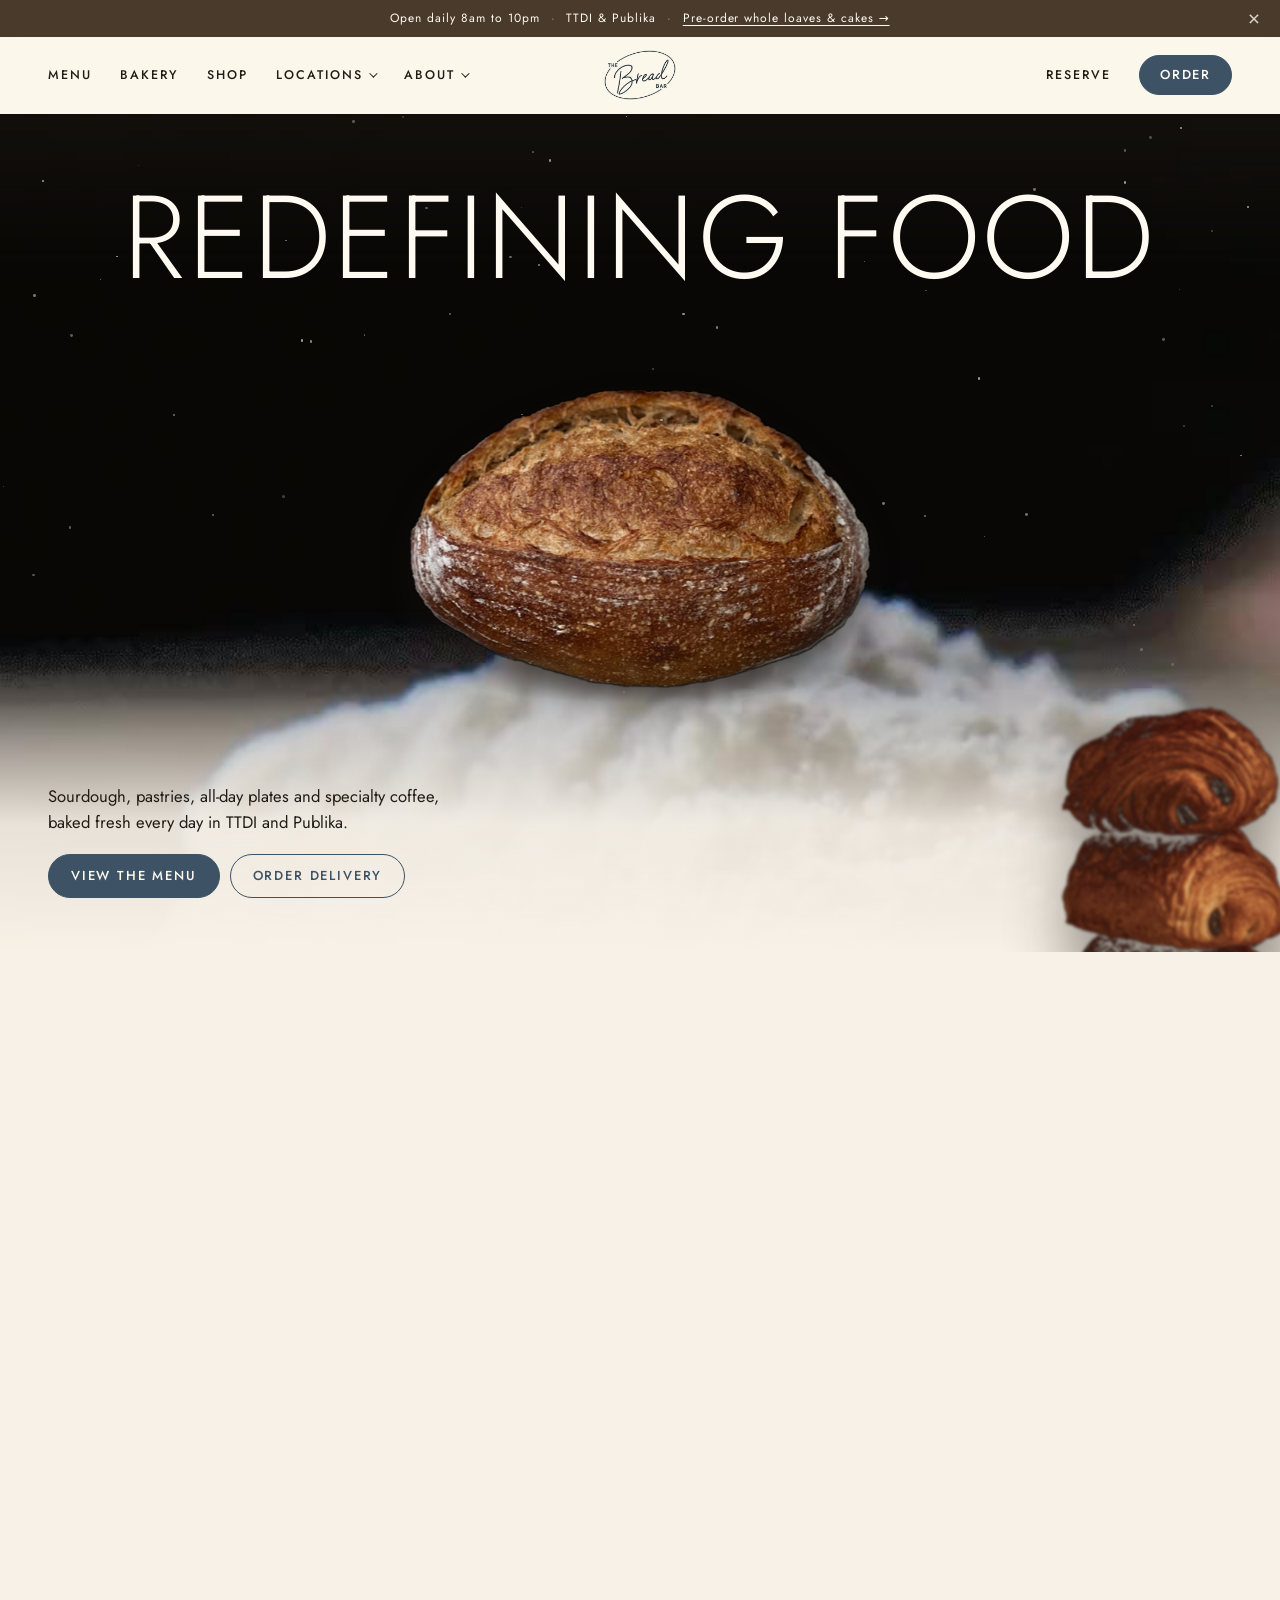
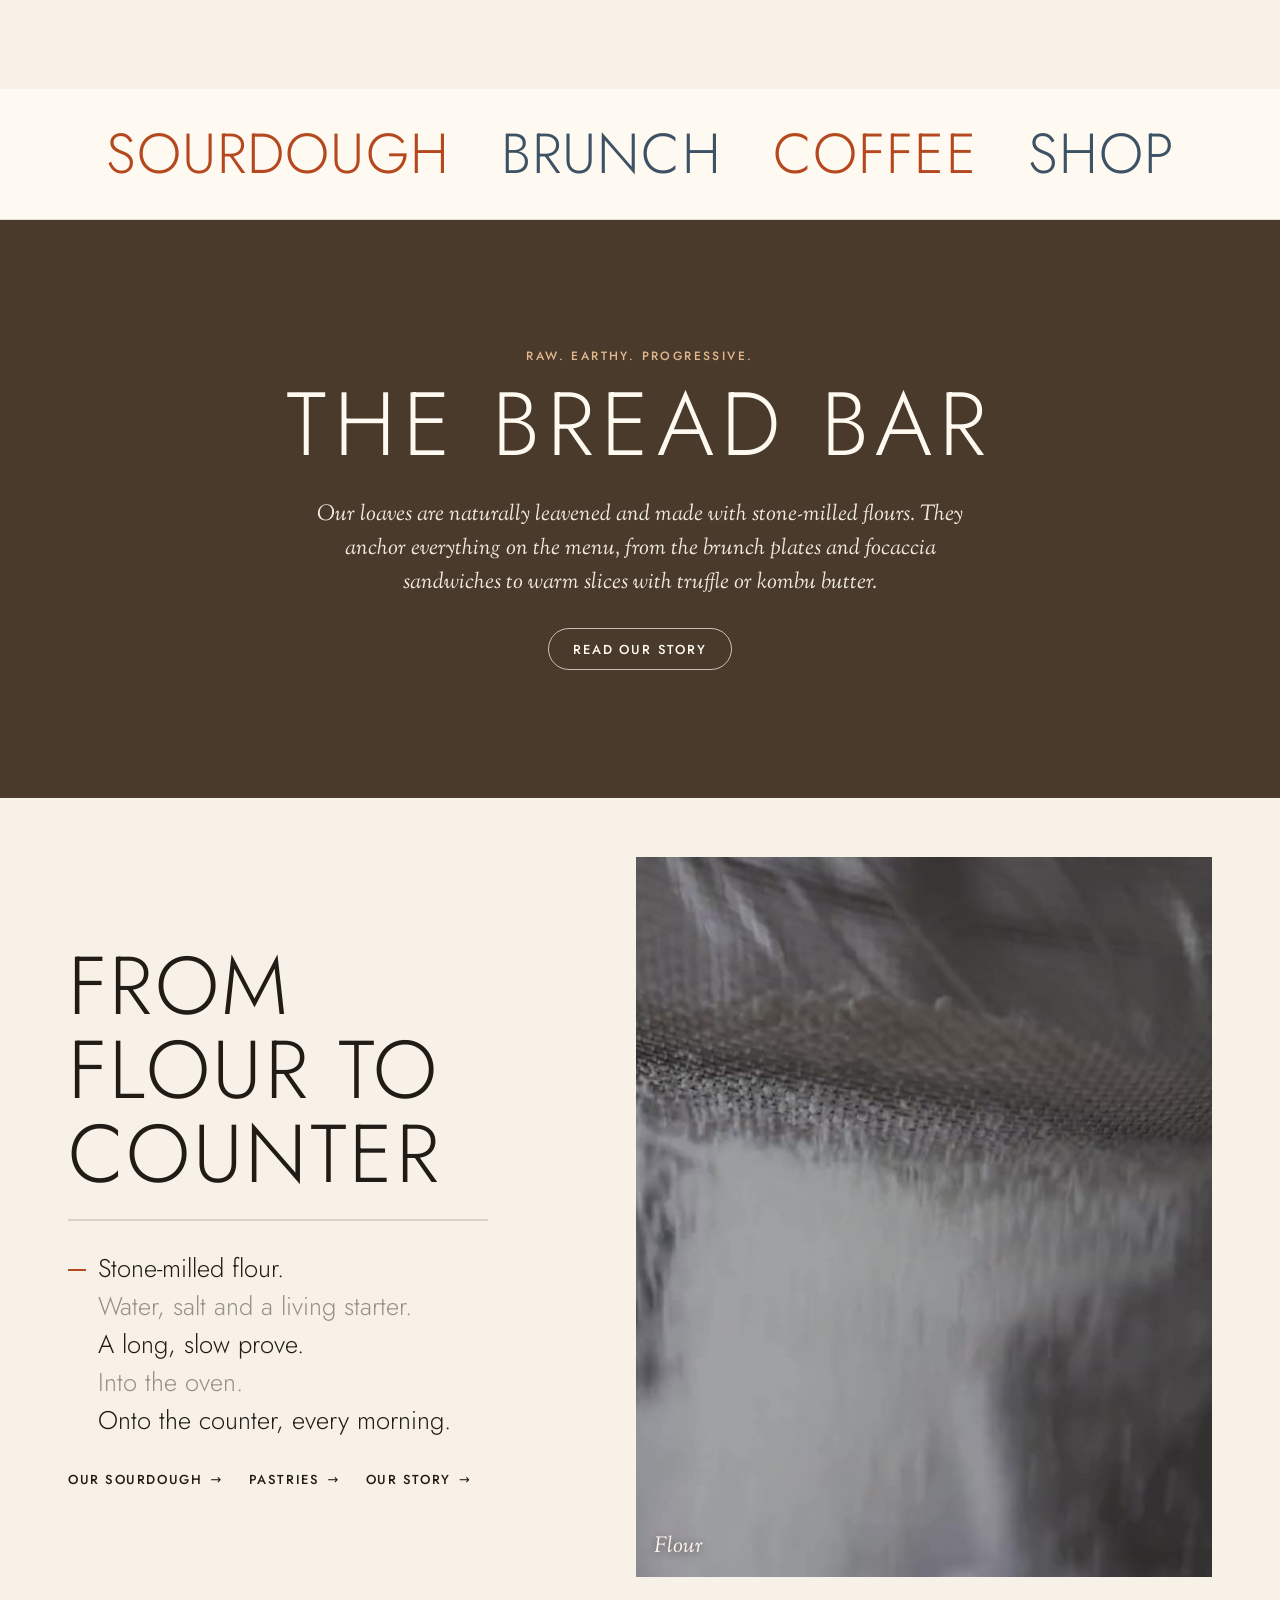
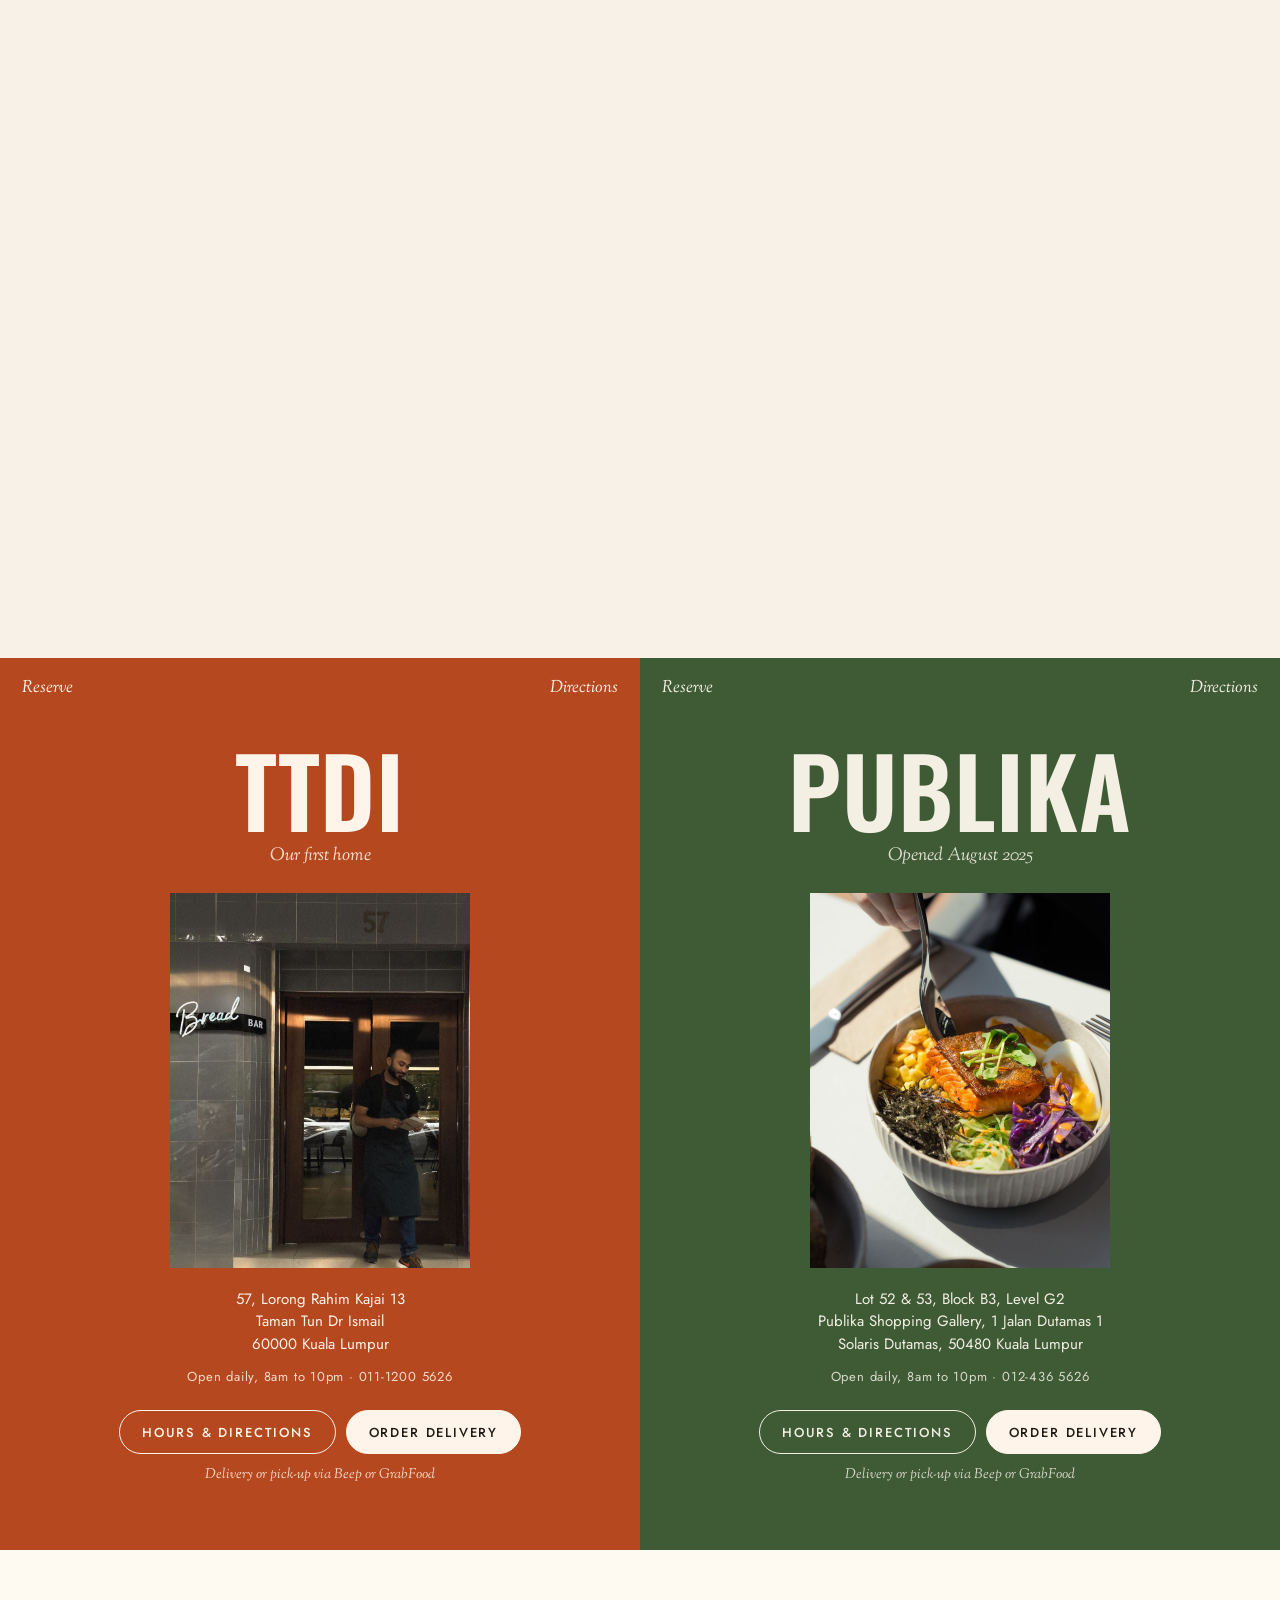
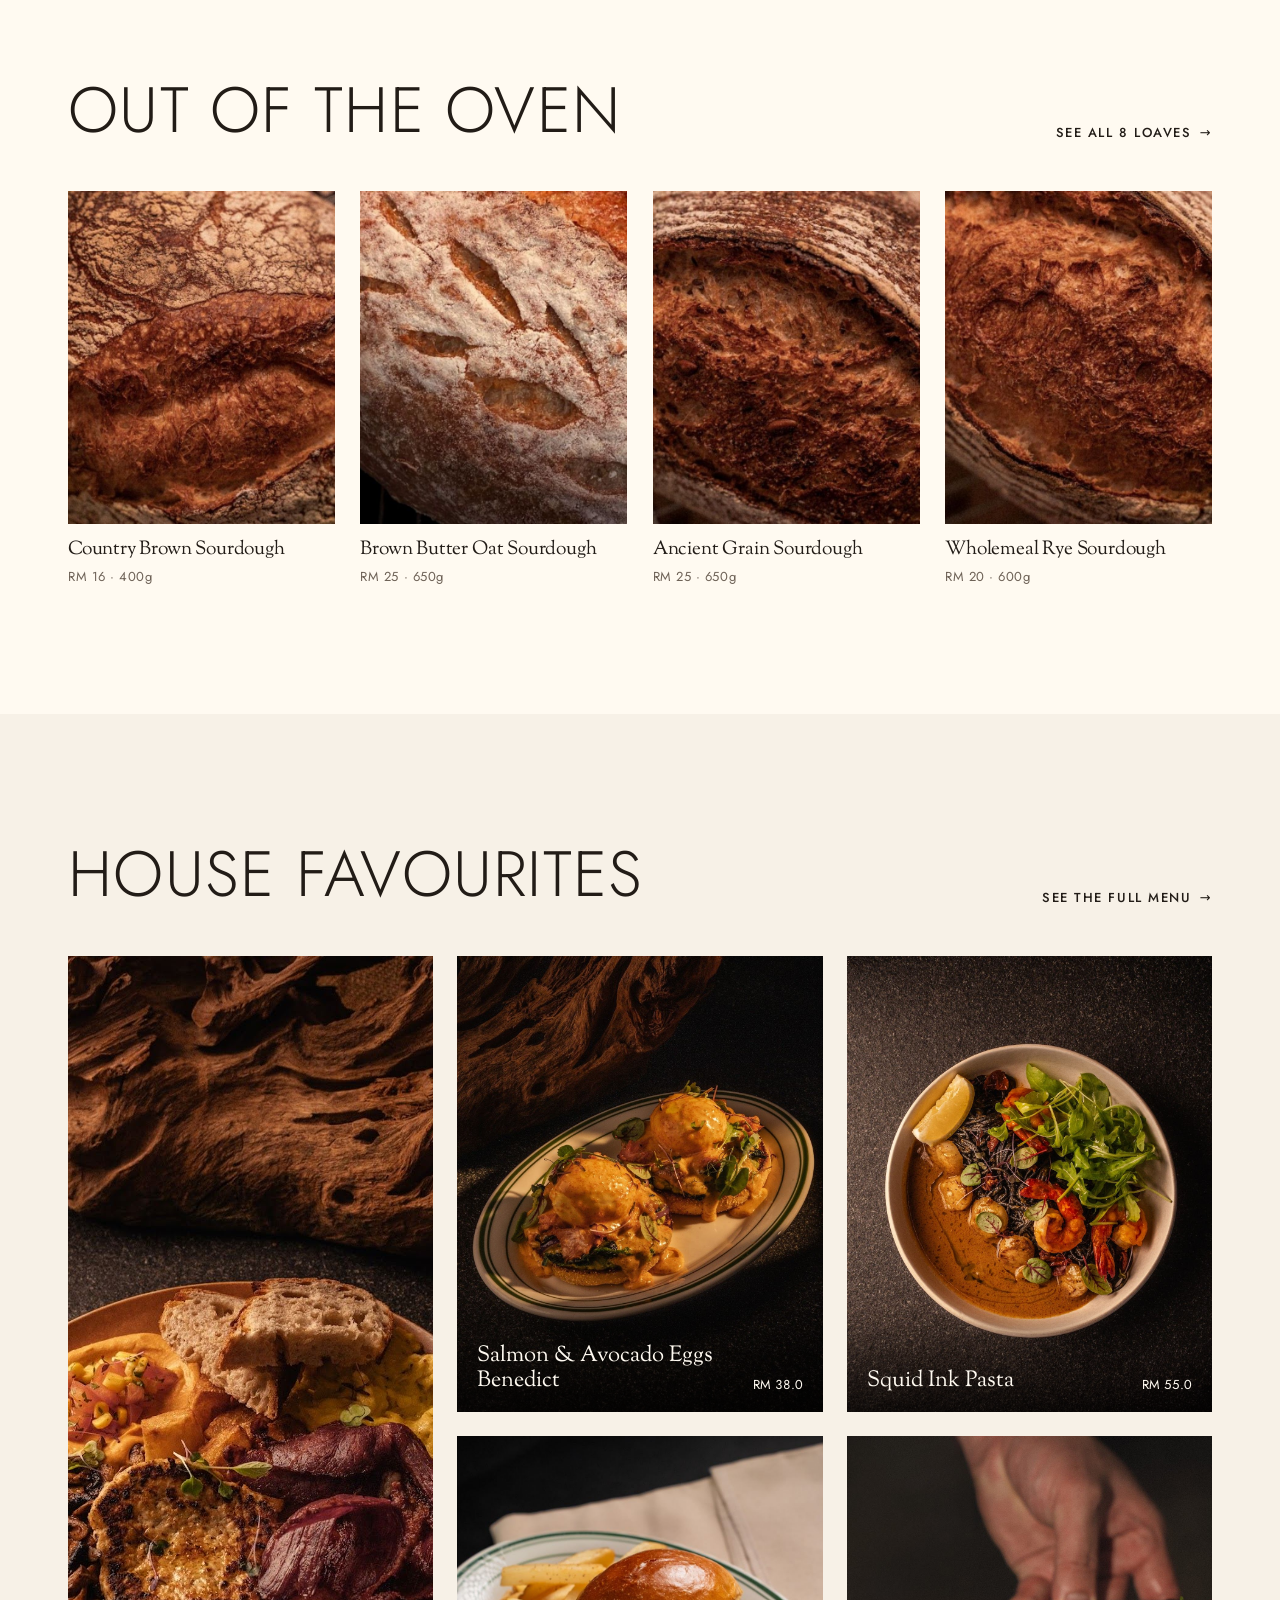
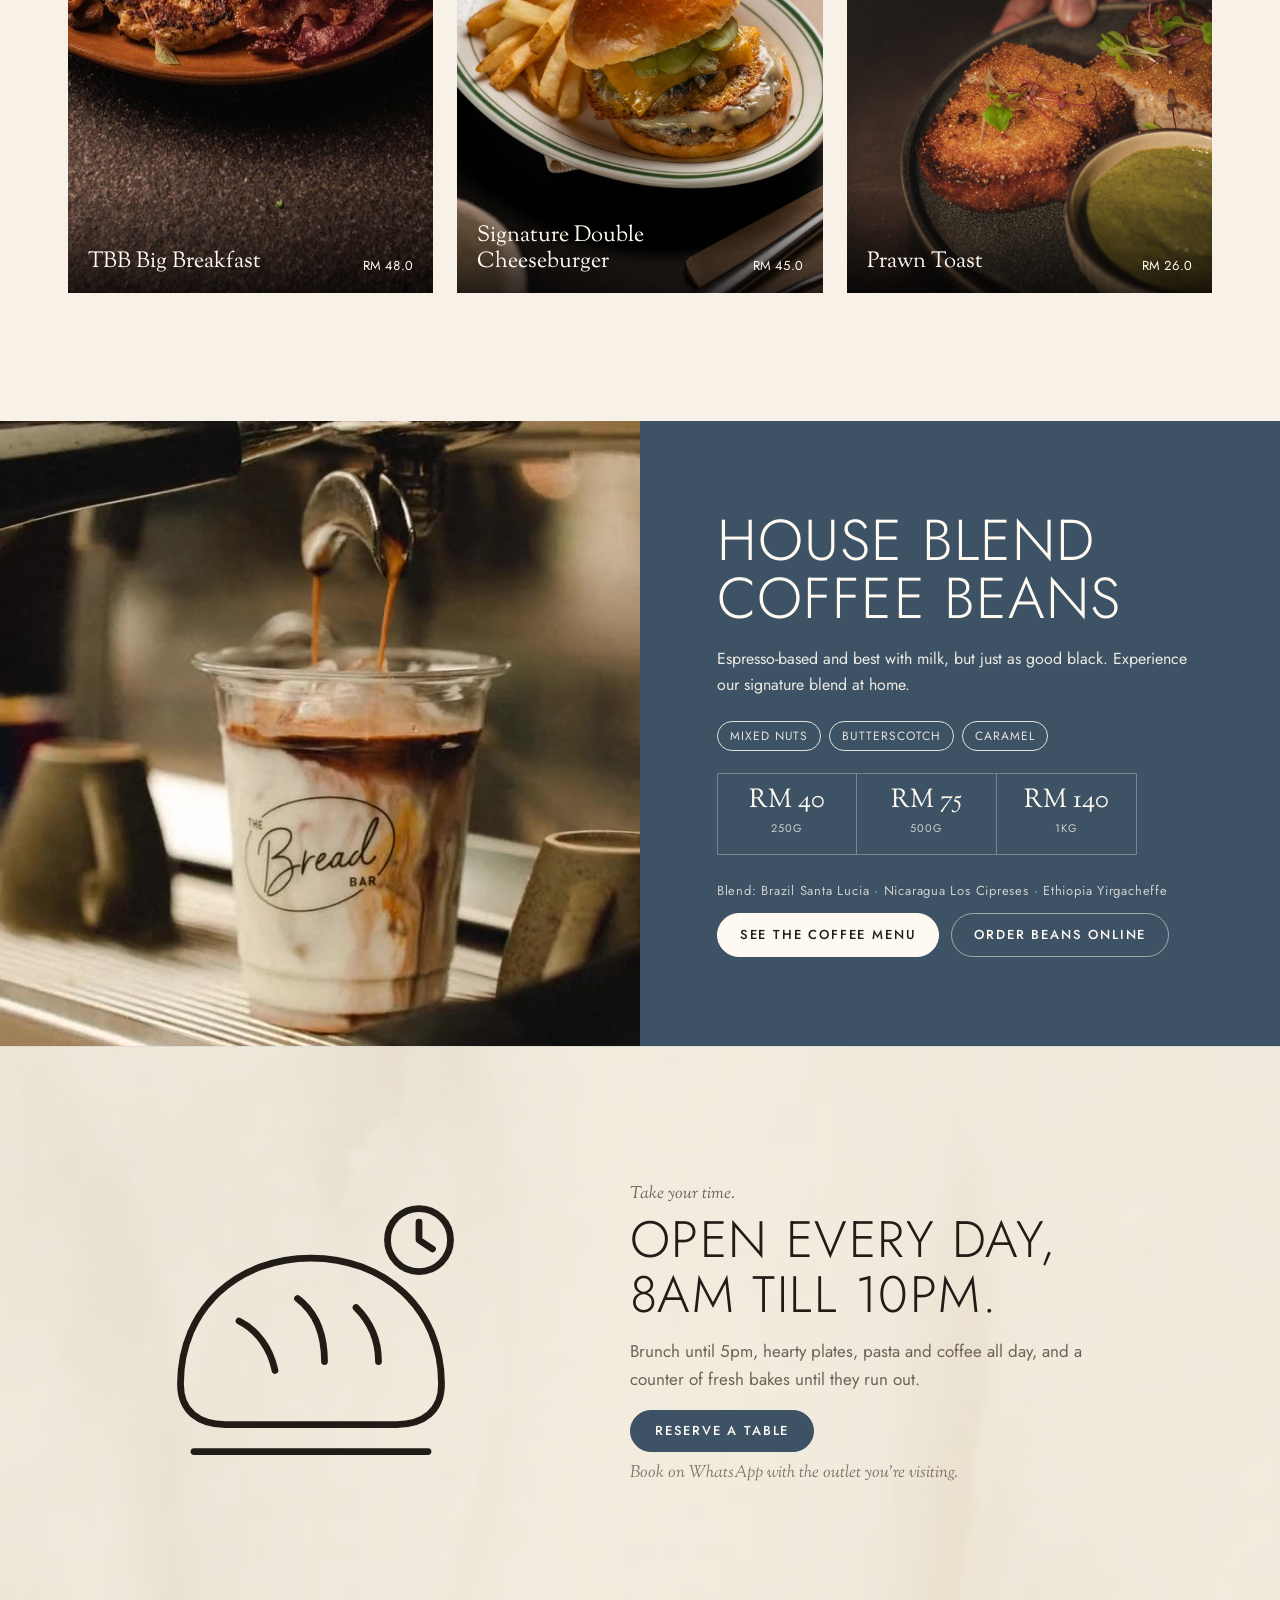
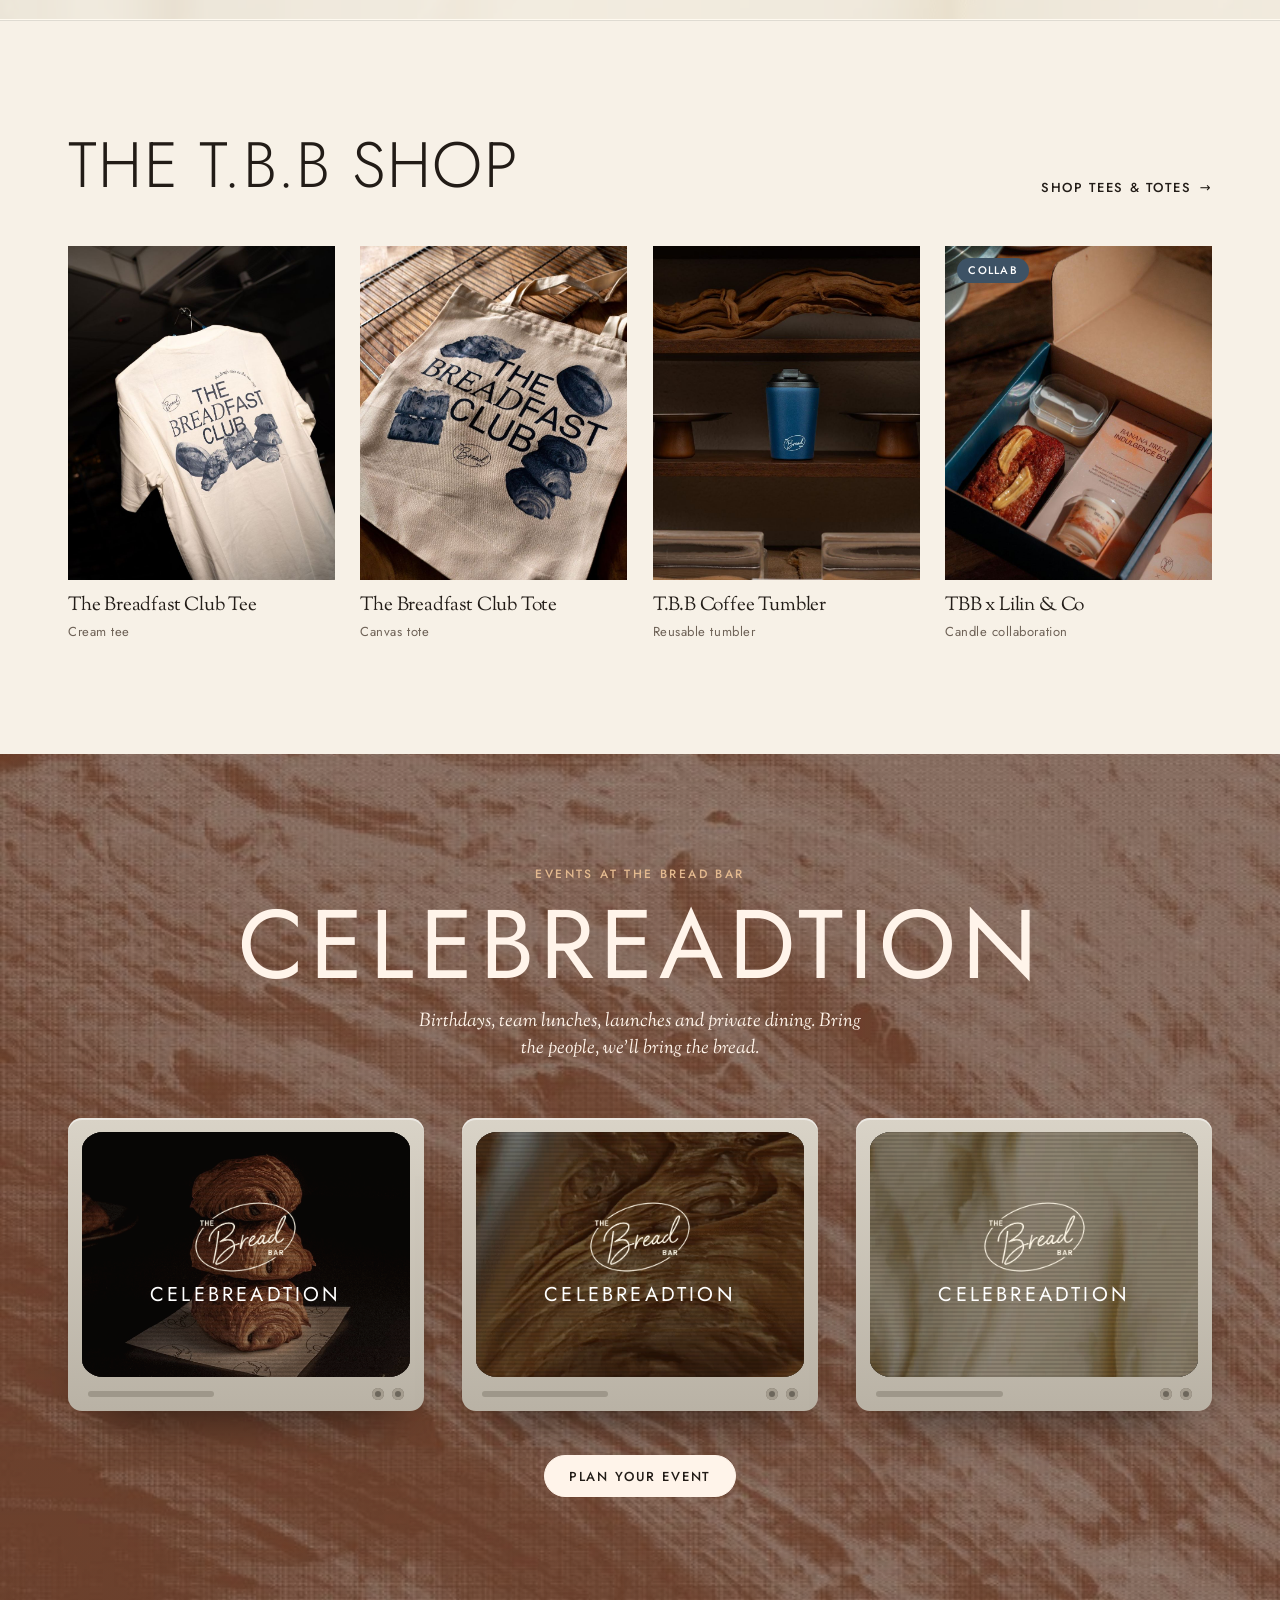
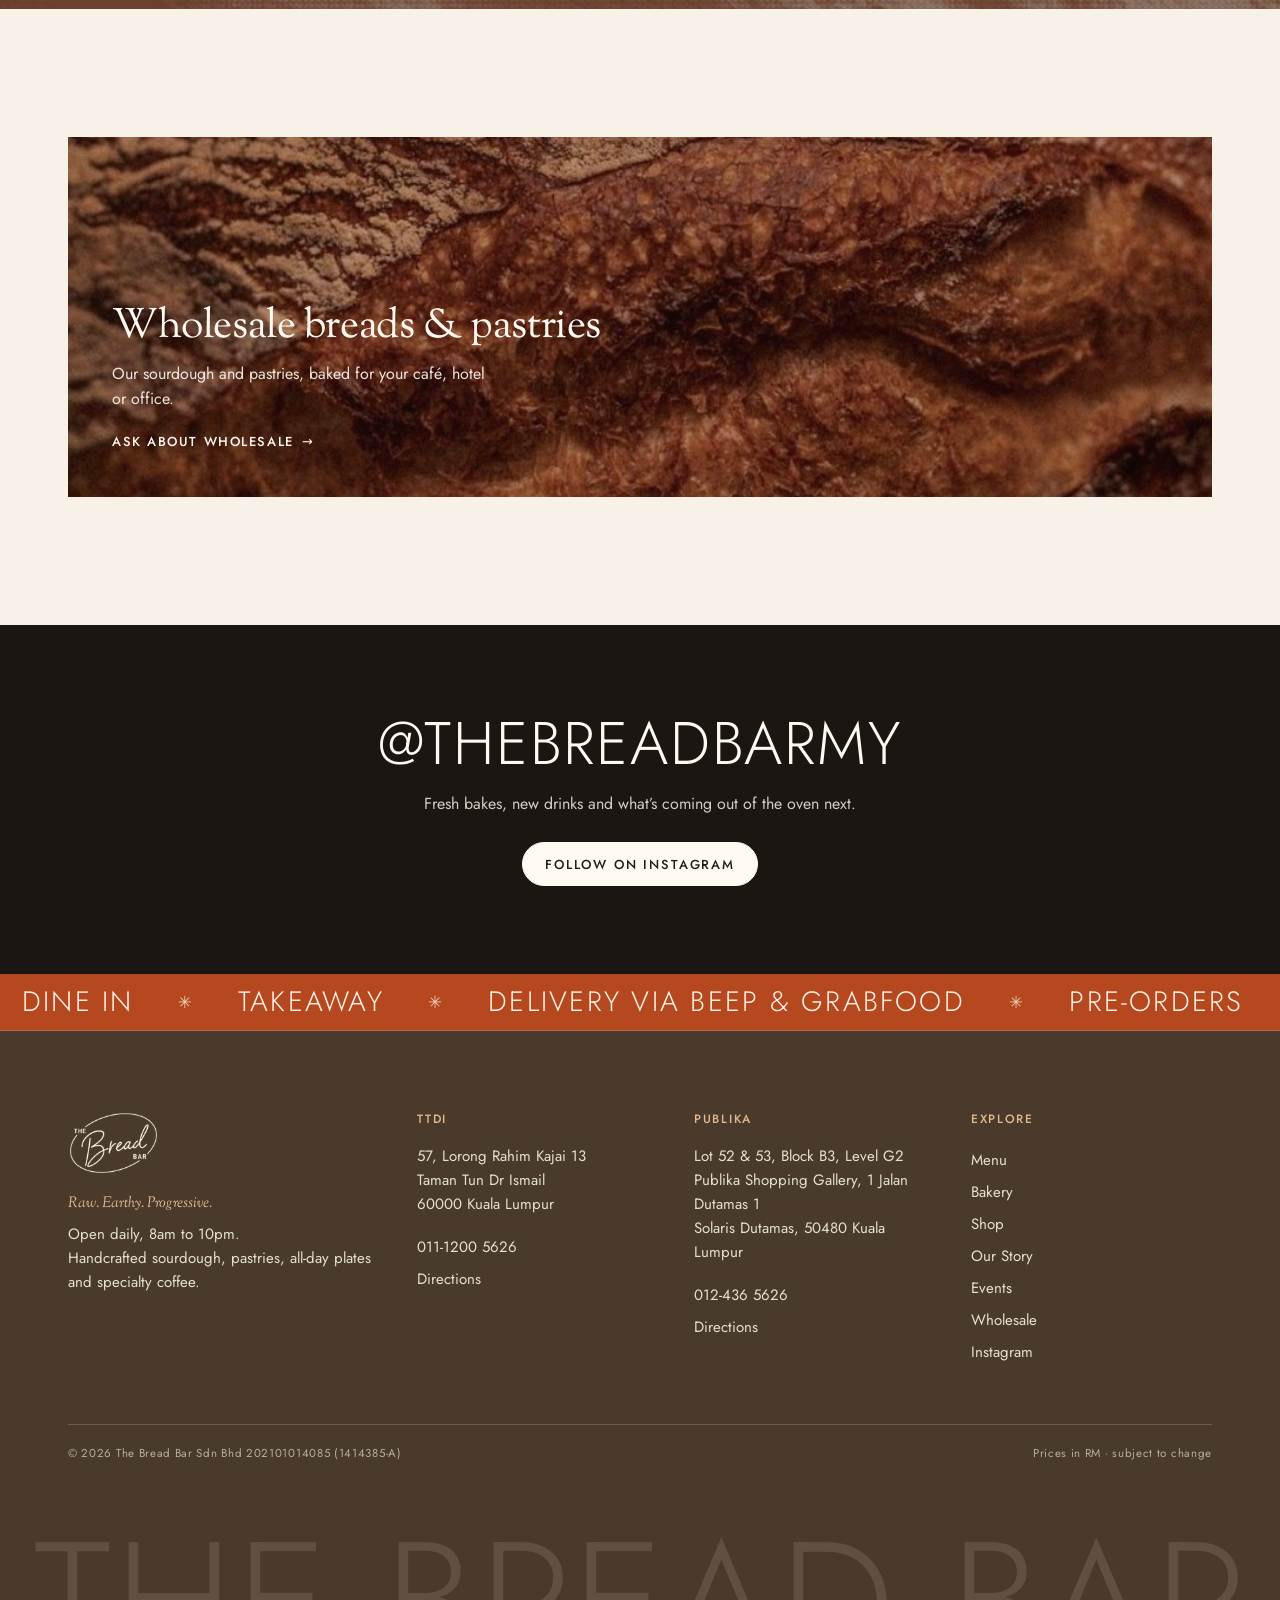
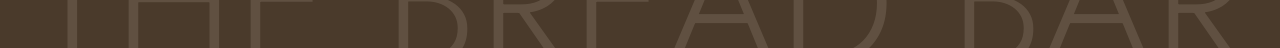
==== commit 67d996df: "Auto-sync: 10 file(s), 2026-10-24 16:24" ====
--- a/the-bread-bar/index.html
+++ b/the-bread-bar/index.html
@@ -6,7 +6,7 @@
 <!-- DRAFT for review: remove the robots line below when the site goes live -->
 <meta name="robots" content="noindex, nofollow">
 <title>The Bread Bar</title>
-<meta name="description" content="Handcrafted sourdough, pastries, all-day brunch and specialty coffee in TTDI and Publika, Kuala Lumpur. Open daily 8am – 10pm.">
+<meta name="description" content="Handcrafted sourdough, pastries, all-day brunch and specialty coffee in TTDI and Publika, Kuala Lumpur. Open daily 8am to 10pm.">
 <link rel="icon" href="assets/logo-dark.png">
 <link rel="preconnect" href="https://fonts.googleapis.com">
 <link rel="preconnect" href="https://fonts.gstatic.com" crossorigin>
@@ -16,7 +16,7 @@
 <body>
 
 <div class="announce" id="announce">
-  <p><span>Open daily 8am – 10pm</span> <span class="dot">·</span> <span>TTDI &amp; Publika</span> <span class="dot">·</span> <a href="#bakery">Pre-order whole loaves &amp; cakes →</a></p>
+  <p><span>Open daily 8am to 10pm</span> <span class="dot">·</span> <span>TTDI &amp; Publika</span> <span class="dot">·</span> <a href="#bakery">Pre-order whole loaves &amp; cakes →</a></p>
   <button class="announce-x" aria-label="Dismiss" data-dismiss>&times;</button>
 </div>
 
@@ -52,7 +52,7 @@
       </div>
     </nav>
 
-    <a href="#home" class="logo" aria-label="The Bread Bar — home"><img src="assets/logo-dark.png" alt="The Bread Bar" width="276" height="195"></a>
+    <a href="#home" class="logo" aria-label="The Bread Bar, home"><img src="assets/logo-dark.png" alt="The Bread Bar" width="276" height="195"></a>
 
     <nav class="nav nav-right" aria-label="Actions">
       <button class="nav-link" data-chooser="reserve">Reserve</button>
@@ -91,7 +91,7 @@
       <button class="btn btn-ghost" data-chooser="reserve">Reserve</button>
       <button class="btn" data-chooser="order">Order delivery</button>
     </div>
-    <p class="drawer-foot">Open daily · 8am – 10pm</p>
+    <p class="drawer-foot">Open daily · 8am to 10pm</p>
   </aside>
 </div>
 
--- a/the-bread-bar/styles.css
+++ b/the-bread-bar/styles.css
@@ -505,31 +505,6 @@
 .nowrap { white-space: nowrap; }
 .nav-link { font-family: var(--display); font-weight: 500; letter-spacing: .16em; }
 
-/* hero slider: full-bleed photo, thin uppercase headline, pill button, arrows + dots */
-.hero { height: min(88vh, 860px); min-height: 520px; }
-.hero::after { display: none; }
-.slide { position: absolute; inset: 0; opacity: 0; transition: opacity 1s var(--ease); }
-.slide.on { opacity: 1; z-index: 1; }
-.slide img { position: absolute; inset: 0; width: 100%; height: 100%; object-fit: cover; transform: scale(1.06); transition: transform 7s linear; }
-.slide.on img { transform: scale(1); }
-.slide::after { content: ""; position: absolute; inset: 0; background: linear-gradient(90deg, rgba(27,22,18,.72) 0%, rgba(27,22,18,.35) 55%, rgba(27,22,18,.1) 100%); }
-.slide-copy { position: absolute; z-index: 2; left: 0; right: 0; bottom: clamp(48px, 11vh, 110px); color: var(--cream); }
-.slide .slide-title { font-size: clamp(46px, 8.4vw, 120px); max-width: 10ch; }
-.slide .lede { max-width: 480px; font-size: clamp(16px, 1.5vw, 19px); margin: 18px 0 26px; opacity: .92; }
-.slide.on .slide-copy > * { animation: fadeUp .9s var(--ease) both; }
-.slide.on .slide-copy > :nth-child(2) { animation-delay: .1s; } .slide.on .slide-copy > :nth-child(3) { animation-delay: .2s; } .slide.on .slide-copy > :nth-child(4) { animation-delay: .3s; }
-.slide .btn { background: transparent; color: var(--cream); border-color: rgba(255,250,241,.85); }
-.slide .btn:hover { background: var(--cream); color: var(--ink); }
-.hero-arrow { position: absolute; z-index: 3; top: 50%; transform: translateY(-50%); width: 48px; height: 48px; border-radius: 50%;
-  color: var(--cream); font-size: 30px; line-height: 1; border: 1px solid rgba(255,250,241,.4); transition: background .25s, border-color .25s; }
-.hero-arrow:hover { background: rgba(255,250,241,.15); border-color: var(--cream); }
-.hero-arrow.prev { left: clamp(10px, 2vw, 28px); } .hero-arrow.next { right: clamp(10px, 2vw, 28px); }
-.hero-dots { position: absolute; z-index: 3; left: 0; right: 0; bottom: 22px; display: flex; justify-content: center; gap: 4px; }
-.hero-dots button { width: 32px; height: 32px; position: relative; }
-.hero-dots button::before { content: ""; position: absolute; left: 50%; top: 50%; width: 8px; height: 8px; margin: -4px 0 0 -4px; border-radius: 50%; background: rgba(255,250,241,.45); transition: background .3s, transform .3s; }
-.hero-dots button.on::before { background: var(--cream); transform: scale(1.3); }
-@media (max-width: 760px) { .hero-arrow { display: none; } .slide::after { background: linear-gradient(180deg, rgba(27,22,18,.15), rgba(27,22,18,.8)); } }
-
 /* big coloured word links */
 .bigwords { display: flex; flex-wrap: wrap; justify-content: center; gap: 4px clamp(18px, 4vw, 56px); padding: clamp(22px, 3vw, 34px) var(--gutter); border-bottom: 1px solid var(--line); background: var(--cream); }
 .bigwords a { font: 300 clamp(26px, 4.4vw, 58px)/1.1 var(--display); text-transform: uppercase; letter-spacing: .02em; color: var(--rust); text-decoration: none; transition: color .25s; }
@@ -542,9 +517,6 @@
 .oval { width: min(760px, 100%); aspect-ratio: 16 / 9; margin: clamp(26px, 4vw, 44px) auto; border-radius: 50%; overflow: hidden; transform: rotate(-8deg); box-shadow: 0 40px 80px -40px rgba(0,0,0,.6); max-width: 100%; }
 .oval img { width: 112%; height: 112%; margin: -6% 0 0 -6%; object-fit: cover; transform: rotate(8deg); }
 .oval-text { max-width: 60ch; margin: 0 auto 8px; font: italic 400 clamp(18px, 1.8vw, 22px)/1.55 var(--serif); opacity: .92; }
-.oval-intro .stat-row { max-width: 560px; margin: 26px auto 30px; border-top-color: rgba(255,250,241,.2); }
-.oval-intro .stat-row b { color: var(--gold); font-family: var(--display); font-weight: 300; }
-.oval-intro .stat-row span { color: rgba(255,250,241,.7); }
 .oval-intro .btn { background: transparent; color: var(--cream); border-color: rgba(255,250,241,.7); }
 .oval-intro .btn:hover { background: var(--cream); color: var(--ink); }
 
@@ -630,32 +602,6 @@
 video.bgvid { position: absolute; inset: 0; width: 100%; height: 100%; object-fit: cover; display: block; pointer-events: none; }
 .oval { position: relative; }
 .oval video.bgvid { transform: rotate(8deg) scale(1.15); }
-
-/* story tiles: clip + floating product cut-out */
-.stories { padding: clamp(64px, 9vw, 112px) 0; background: var(--paper); }
-.story-grid { display: grid; grid-template-columns: repeat(3, minmax(0, 1fr)); gap: clamp(12px, 2vw, 24px); }
-.story { position: relative; aspect-ratio: 9 / 14; max-width: 100%; overflow: hidden; background: var(--cocoa); color: var(--cream); text-decoration: none; display: grid; place-items: center; isolation: isolate; }
-.story::after { content: ""; position: absolute; inset: 0; background: linear-gradient(180deg, rgba(27,22,18,0) 55%, rgba(27,22,18,.55)); z-index: 1; }
-.story-cut { position: relative; z-index: 2; width: 62%; height: auto; filter: drop-shadow(0 24px 22px rgba(0,0,0,.45)); animation: floaty 6s ease-in-out infinite; }
-.story-cut.tall { width: 44%; }
-.story:hover .story-cut { animation-play-state: paused; transform: scale(1.04); }
-@keyframes floaty { 0%, 100% { transform: translateY(0); } 50% { transform: translateY(-10px); } }
-.story-label { position: absolute; z-index: 2; left: 18px; bottom: 16px; font: 500 12px var(--display); letter-spacing: .2em; text-transform: uppercase; }
-.story-big { position: relative; z-index: 2; font: 300 clamp(28px, 3.2vw, 46px)/1.08 var(--display); text-transform: uppercase; letter-spacing: .04em; text-align: center; color: var(--ink); }
-.story-big em { font: italic 400 1.05em var(--serif); text-transform: none; }
-.story-words::after { background: linear-gradient(180deg, rgba(27,22,18,.15), rgba(27,22,18,.45)); }
-.story-words .story-big { color: #fffaf1; text-shadow: 0 2px 18px rgba(0,0,0,.55); }
-
-/* Welcome section: dough clip fills the whole section behind the text */
-.oval-intro.full-vid { position: relative; isolation: isolate; padding: clamp(96px, 14vw, 180px) 0; }
-.oval-intro.full-vid video.bgvid { z-index: -2; }
-.oval-intro.full-vid::before { content: ""; position: absolute; inset: 0; z-index: -1; background: linear-gradient(180deg, rgba(60,46,34,.5), rgba(36,27,20,.62)); }
-.oval-intro.full-vid h2, .oval-intro.full-vid .oval-text { text-shadow: 0 2px 16px rgba(0,0,0,.45); }
-.oval-intro.full-vid .oval-text { margin-top: clamp(20px, 3vw, 32px); }
-@media (max-width: 760px) {
-  .story-grid { grid-template-columns: 1fr 1fr; }
-  .story-words { grid-column: span 2; aspect-ratio: 16 / 10; }
-}
 
 /* take-your-time over a dough clip */
 .take-time.has-vid { position: relative; overflow: hidden; isolation: isolate; }
@@ -720,17 +666,6 @@
 .foot-wordmark span { display: inline-block; font: 300 clamp(34px, 13.6vw, 230px)/.8 var(--display); text-transform: uppercase;
   letter-spacing: .01em; color: rgba(255, 244, 234, .12); transform: translateY(18%); }
 
-/* scroll-driven "From flour to counter" (JS adds .scrolly-on only on wide screens without reduced motion) */
-.story-progress { display: none; }
-.stories.scrolly-on { height: 280vh; padding: 0; }
-.stories.scrolly-on .story-pin { position: sticky; top: 62px; height: calc(100vh - 62px); display: flex; flex-direction: column; justify-content: center; padding-top: 12px; padding-bottom: 24px; }
-.stories.scrolly-on .section-head { margin-bottom: 18px; }
-.stories.scrolly-on .story-progress { display: block; height: 2px; background: var(--line); margin-bottom: clamp(16px, 2.4vw, 28px); }
-.stories.scrolly-on .story-progress span { display: block; height: 100%; width: calc(var(--p, 0) * 100%); background: var(--rust); }
-.stories.scrolly-on .story { aspect-ratio: auto; height: min(58vh, 560px); opacity: calc(.08 + .92 * var(--k, 0));
-  transform: translateY(calc((1 - var(--k, 0)) * 34vh)) scale(calc(.92 + .08 * var(--k, 0))); will-change: transform, opacity; transition: none; }
-.stories.scrolly-on .story.reveal:not(.in) { transform: translateY(calc((1 - var(--k, 0)) * 34vh)) scale(calc(.92 + .08 * var(--k, 0))); }
-
 /* ---- Craft pass, 20 Oct 2026 (refero-design craft-details checklist) ---- */
 /* prices line up in columns */
 .item .price, .pastry figcaption b, .price-list li span:last-child, .loaf-card .meta b, .panel ul li span:last-child,
@@ -798,7 +733,100 @@
 
 @media (prefers-reduced-motion: reduce) {
   .ticker-track { animation: none; }
-  .story-cut { animation: none; }
   *, *::before, *::after { animation-duration: .01ms !important; animation-delay: 0s !important; transition-duration: .01ms !important; }
   .reveal { opacity: 1; transform: none; }
 }
+
+/* =====================================================================
+   Scroll-craft pass, 24 Oct 2026 (see DESIGN.md "Scroll-craft brief")
+   Hero = layered still life that pins briefly; "From flour to counter" = the page's one peak.
+   ===================================================================== */
+:root { --ease-out: cubic-bezier(.23, 1, .32, 1); }
+
+/* --- hero: five planes. Plate (flour mound, real clip still) > headline > loaf cut-out > flour dust > pastry stack.
+   The loaf and the plate scale around the same point (--base) so the loaf never leaves its flour. */
+.hs { position: relative; background: var(--paper); }
+.hs-pin { --base: 63%; position: relative; height: calc(100svh - 62px); min-height: 560px; max-height: 1100px; overflow: hidden; isolation: isolate;
+  background: linear-gradient(var(--night) 0 50%, var(--paper) 50% 100%); }
+.hs.live { height: 175vh; }
+.hs.live .hs-pin { position: sticky; top: 62px; }
+.hs-pin > * { will-change: transform; }
+.hs-plate { position: absolute; left: -4%; width: 130%; top: calc(var(--base) - 48.5vw); height: 231.1vw; z-index: 0; transform-origin: 41.5% 48.5vw;
+  -webkit-mask-image: linear-gradient(transparent 0, #000 9%); mask-image: linear-gradient(transparent 0, #000 9%); }
+.hs-plate img { width: 100%; height: 100%; object-fit: cover; }
+.hs-pin::after { content: ""; position: absolute; left: 0; right: 0; bottom: 0; height: 34%; z-index: 1; pointer-events: none;
+  background: linear-gradient(rgba(247,241,231,0), rgba(247,241,231,.9) 55%, var(--paper)); }
+.hs-title { position: absolute; z-index: 1; top: 8%; left: var(--gutter); right: var(--gutter); text-align: center; color: var(--cream);
+  font-size: clamp(42px, 9.2vw, 150px); letter-spacing: .02em; line-height: .96; transform-origin: 50% 0; }
+.hs-loaf { position: absolute; z-index: 2; left: 50%; bottom: calc(100% - var(--base) - 5.5%); width: clamp(260px, 36vw, 580px);
+  transform: translate3d(-50%, 0, 0); transform-origin: 50% 96%; }
+.hs-loaf img { position: relative; width: 100%; height: auto; filter: drop-shadow(0 16px 14px rgba(24,16,10,.5)); }
+.hs-loaf::before { content: ""; position: absolute; left: 6%; right: 6%; bottom: -5%; height: 22%; border-radius: 50%; background: radial-gradient(closest-side, rgba(40,30,22,.55), rgba(40,30,22,0)); }
+.hs-dust { position: absolute; z-index: 3; left: 0; top: 0; width: 100%; height: 120%; pointer-events: none;
+  -webkit-mask-image: linear-gradient(#000 0, #000 38%, transparent 62%); mask-image: linear-gradient(#000 0, #000 38%, transparent 62%); }
+.hs-front { position: absolute; z-index: 4; right: max(-2vw, -30px); bottom: -16%; width: clamp(150px, 19vw, 300px); height: auto;
+  filter: blur(1.4px) drop-shadow(0 30px 30px rgba(24,16,10,.45)); transform-origin: 50% 100%; }
+.hs-beat { position: absolute; z-index: 1; top: 4.5%; left: var(--gutter); right: var(--gutter); margin: 0; text-align: center; color: var(--cream);
+  font: italic 400 clamp(22px, 2.8vw, 40px)/1.25 var(--serif); text-wrap: balance; display: none; }
+.hs.live .hs-beat { display: block; opacity: 0; }
+.hs-copy { position: absolute; z-index: 5; left: var(--gutter); bottom: clamp(30px, 6vh, 64px); max-width: 430px; color: var(--ink); }
+.hs-lede { font-size: clamp(16px, 1.3vw, 18px); line-height: 1.55; margin: 0 0 18px; text-wrap: pretty; }
+.hs .cta-row { gap: 10px; }
+@media (max-width: 760px) {
+  .hs-pin { --base: 53%; min-height: 520px; }
+  .hs-title { top: 6%; font-size: clamp(40px, 12.6vw, 64px); }
+  .hs-beat { top: 3%; font-size: 20px; }
+  .hs-loaf { width: min(76vw, 340px); }
+  .hs-front { width: 30vw; right: -7vw; bottom: 33%; }
+  .hs-copy { right: var(--gutter); bottom: 22px; max-width: none; }
+  .hs-lede { font-size: 15.5px; margin-bottom: 14px; }
+  .hs-pin::after { height: 40%; }
+}
+
+/* --- the quiet beat before the peak: cocoa ground, no clip, no numbers */
+.oval-intro.quiet { padding: clamp(72px, 10vw, 136px) 0; }
+.oval-intro.quiet .oval-text { margin: clamp(18px, 2.6vw, 28px) auto 28px; }
+
+/* --- "From flour to counter" (peak). Static (reduced motion): text + the finished loaf on its rack. */
+.bake { background: var(--paper); padding: clamp(64px, 9vw, 112px) 0; }
+.bake-pin { display: grid; grid-template-columns: minmax(0, 5fr) minmax(0, 6fr); gap: clamp(24px, 5vw, 80px); align-items: center; }
+.bake-text h2 { margin-bottom: 0; }
+.story-progress { height: 2px; background: var(--line); margin: clamp(16px, 2vw, 24px) 0 clamp(18px, 2.4vw, 28px); max-width: 420px; display: none; }
+.story-progress span { display: block; height: 100%; background: var(--rust); transform: scaleX(0); transform-origin: 0 50%; }
+.bake-steps { list-style: none; margin: clamp(20px, 3vw, 32px) 0 clamp(24px, 3vw, 36px); padding: 0; display: grid; gap: 6px; }
+.bake-steps li { position: relative; font: 300 clamp(20px, 2vw, 28px)/1.25 var(--display); color: var(--ink); padding-left: 30px; }
+.bake-steps li::before { content: ""; position: absolute; left: 0; top: .62em; width: 18px; height: 2px; background: var(--rust); transform: scaleX(0); transform-origin: 0 50%; transition: transform .22s var(--ease-out); }
+.bake-links { display: flex; flex-wrap: wrap; gap: 14px 26px; }
+.bake-stage { position: relative; width: 100%; aspect-ratio: 4 / 5; max-height: 680px; overflow: hidden; background: var(--cocoa); justify-self: end; isolation: isolate; }
+.bk { position: absolute; inset: 0; }
+.bake:not(.live) .bk:not(.bk-counter), .bake:not(.live) .bk-cap { display: none; }
+.bk-glow { inset: 18% -20% -10% -20%; background: radial-gradient(closest-side, rgba(236,128,64,.85), rgba(181,72,31,.45) 55%, rgba(181,72,31,0) 78%); }
+.bk-loaf { inset: auto; left: 50%; bottom: 24%; width: 80%; transform-origin: 50% 96%; transform: translate3d(-50%, 0, 0); }
+.bk-loaf img { display: block; width: 100%; height: auto; }
+.bk-loaf::before { content: ""; position: absolute; left: 4%; right: 4%; bottom: -6%; height: 20%; border-radius: 50%; background: radial-gradient(closest-side, rgba(15,10,6,.5), rgba(15,10,6,0)); }
+.bk-raw { filter: grayscale(.45) sepia(.45) brightness(1.6) contrast(.6) saturate(.8) drop-shadow(0 18px 16px rgba(20,14,10,.45)); }
+.bk-baked { position: absolute; left: 0; top: 0; filter: drop-shadow(0 18px 16px rgba(20,14,10,.5)); opacity: 0; }
+.bk-cap { position: absolute; z-index: 5; left: 18px; bottom: 14px; margin: 0; color: #fff4ea; font: italic 400 22px var(--serif); text-shadow: 0 1px 10px rgba(0,0,0,.55); }
+.bake.live { height: 340vh; padding: 0; }
+.bake.live .bake-pin { position: sticky; top: 62px; height: calc(100svh - 62px); align-content: center; }
+.bake.live .story-progress { display: block; }
+.bake.live .bake-stage { width: auto; height: min(calc(100svh - 62px - 72px), 720px); max-height: none; }
+.bake.live .bk-dough, .bake.live .bk-loaf, .bake.live .bk-glow, .bake.live .bk-counter { opacity: 0; }
+.bake.live .bake-steps li { opacity: .45; transition: opacity .22s var(--ease-out); }
+.bake.live .bake-steps li.done { opacity: .62; }
+.bake.live .bake-steps li.on { opacity: 1; }
+.bake.live .bake-steps li.on::before { transform: scaleX(1); }
+.bake:not(.live) .bake-steps li::before { transform: scaleX(1); }
+@media (max-width: 760px) {
+  .bake-pin { grid-template-columns: 1fr; }
+  .bake-stage { justify-self: center; max-height: 520px; }
+  .bake.live .bake-pin { align-content: center; gap: 12px; }
+  .bake.live .bake-text h2 { font-size: clamp(30px, 9vw, 44px); }
+  .bake.live .story-progress { margin: 12px 0 10px; }
+  .bake.live .bake-steps { margin: 0 0 12px; gap: 0; }
+  .bake.live .bake-steps li { font-size: 17px; padding-left: 24px; }
+  .bake.live .bake-steps li::before { width: 14px; }
+  .bake.live .bake-stage { height: min(44svh, 420px); }
+  .bake.live .bake-links { gap: 6px 18px; }
+}
+.hs-dust i { position: absolute; border-radius: 50%; background: #fff6ea; }
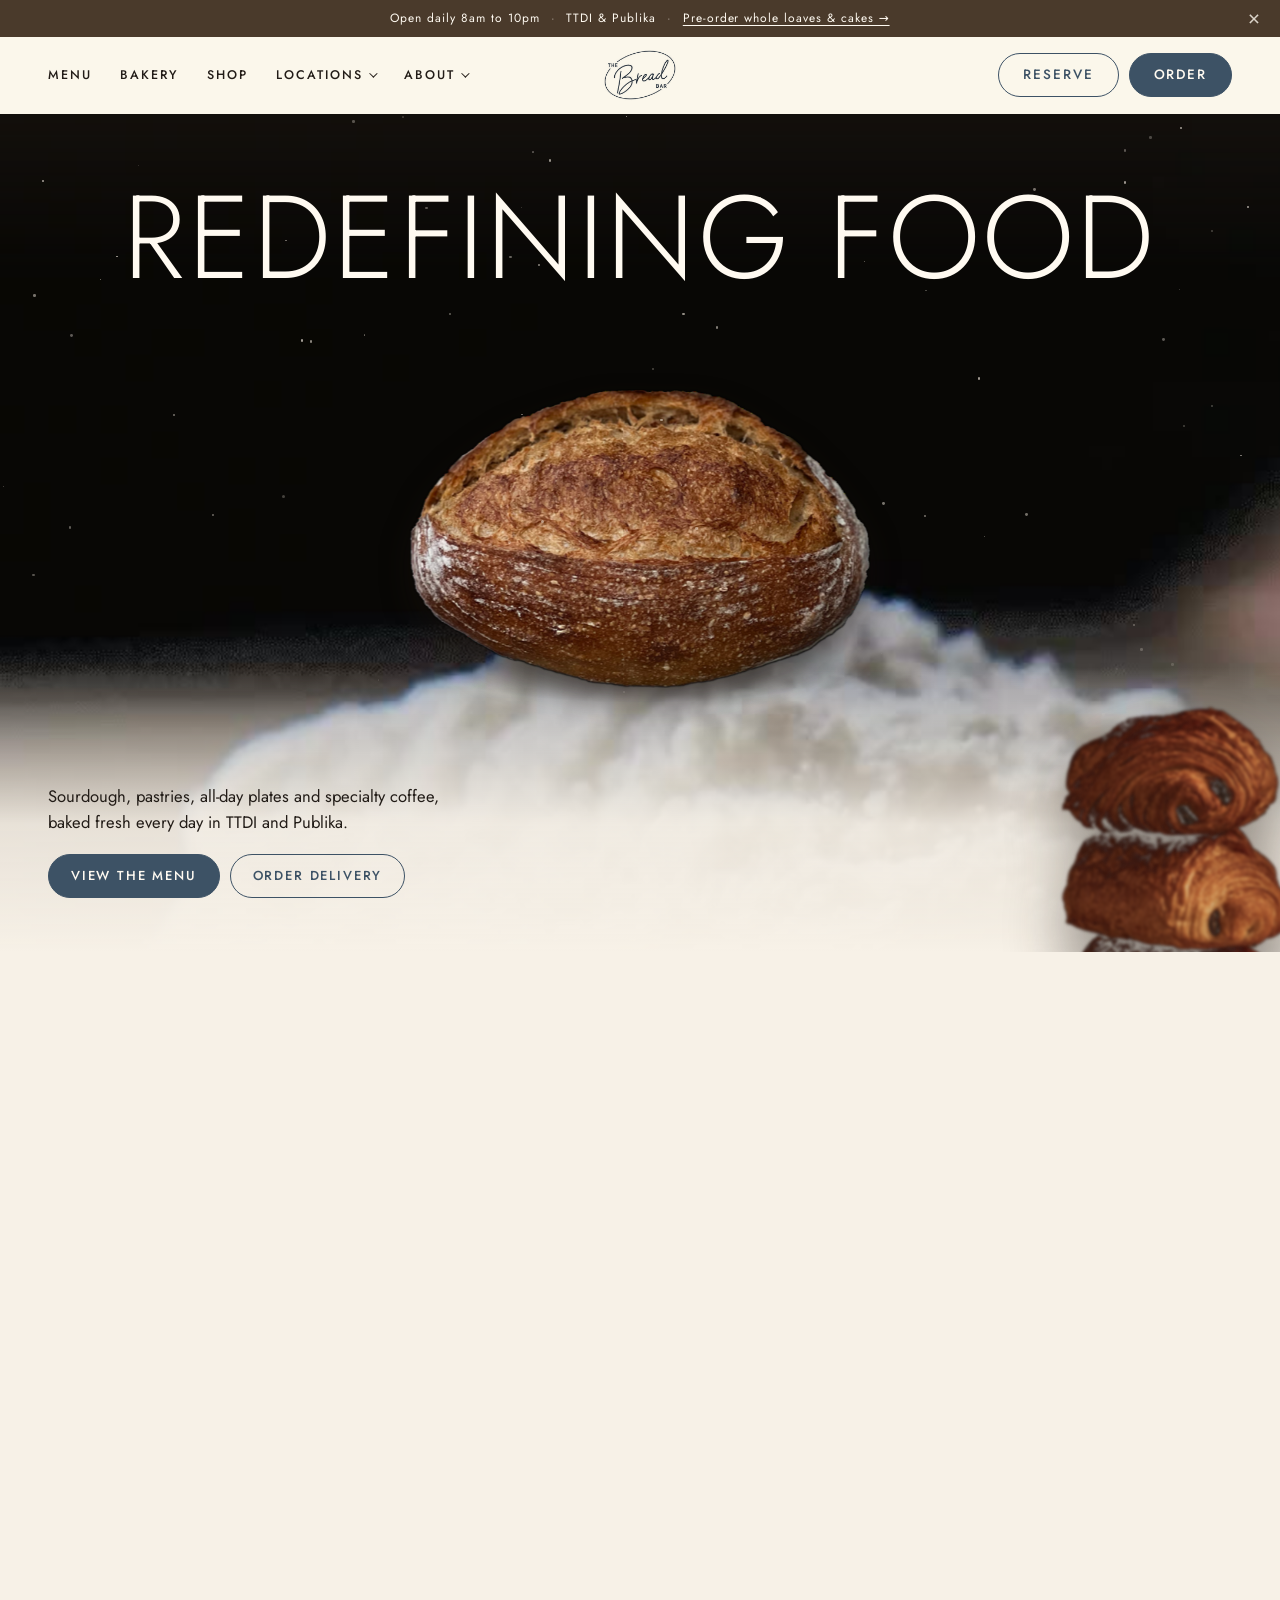
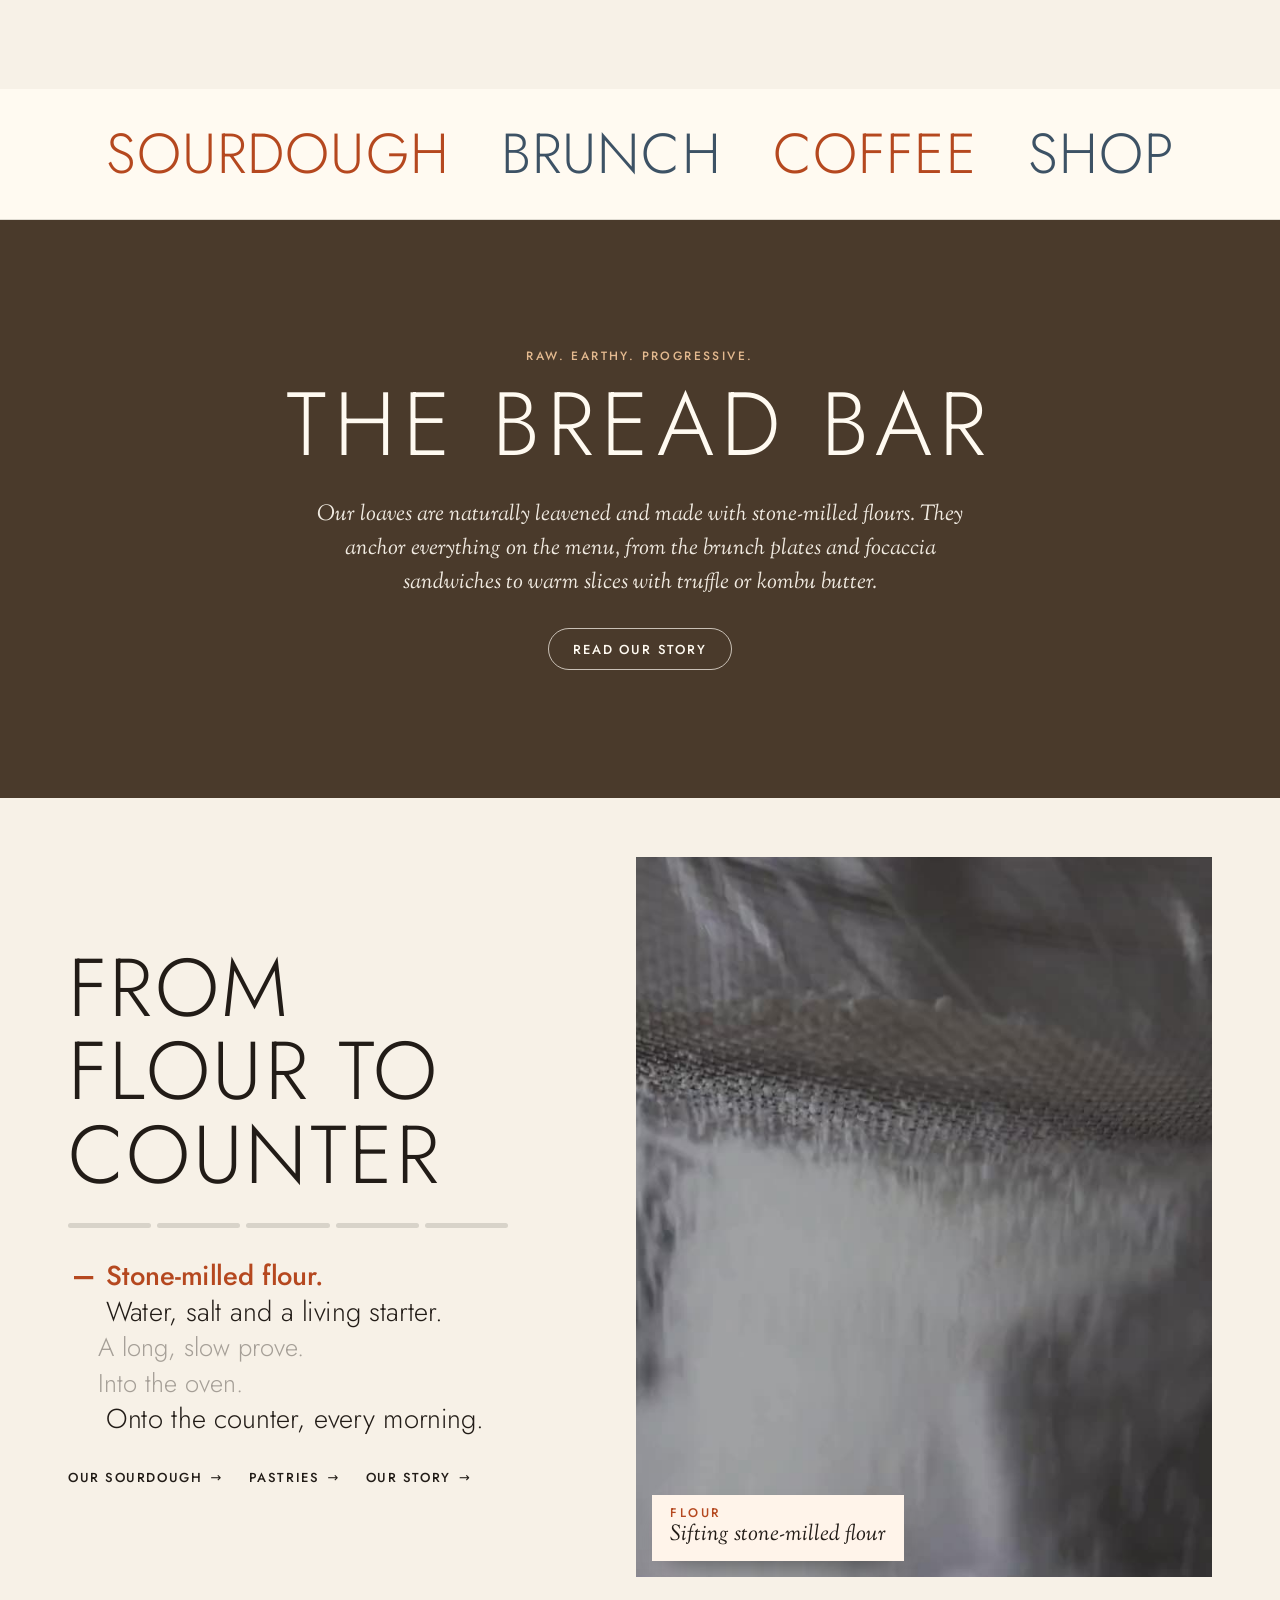
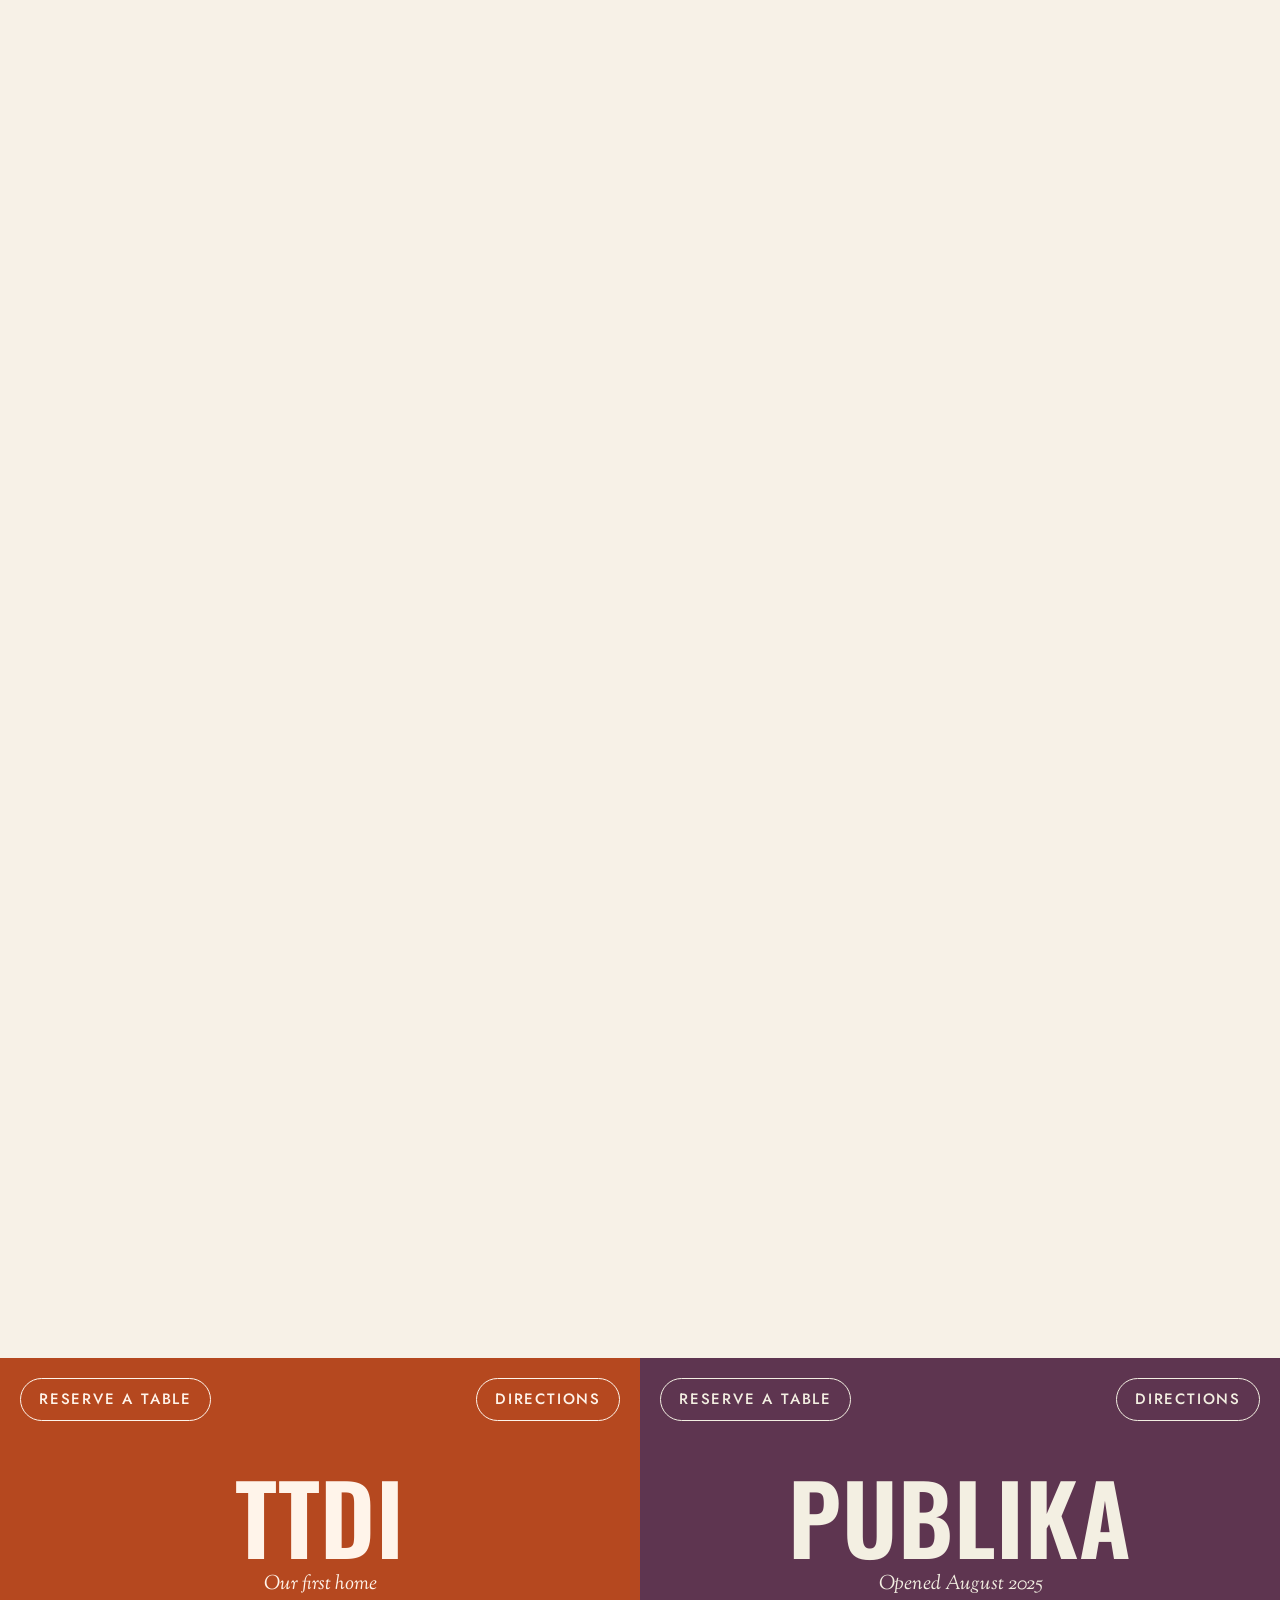
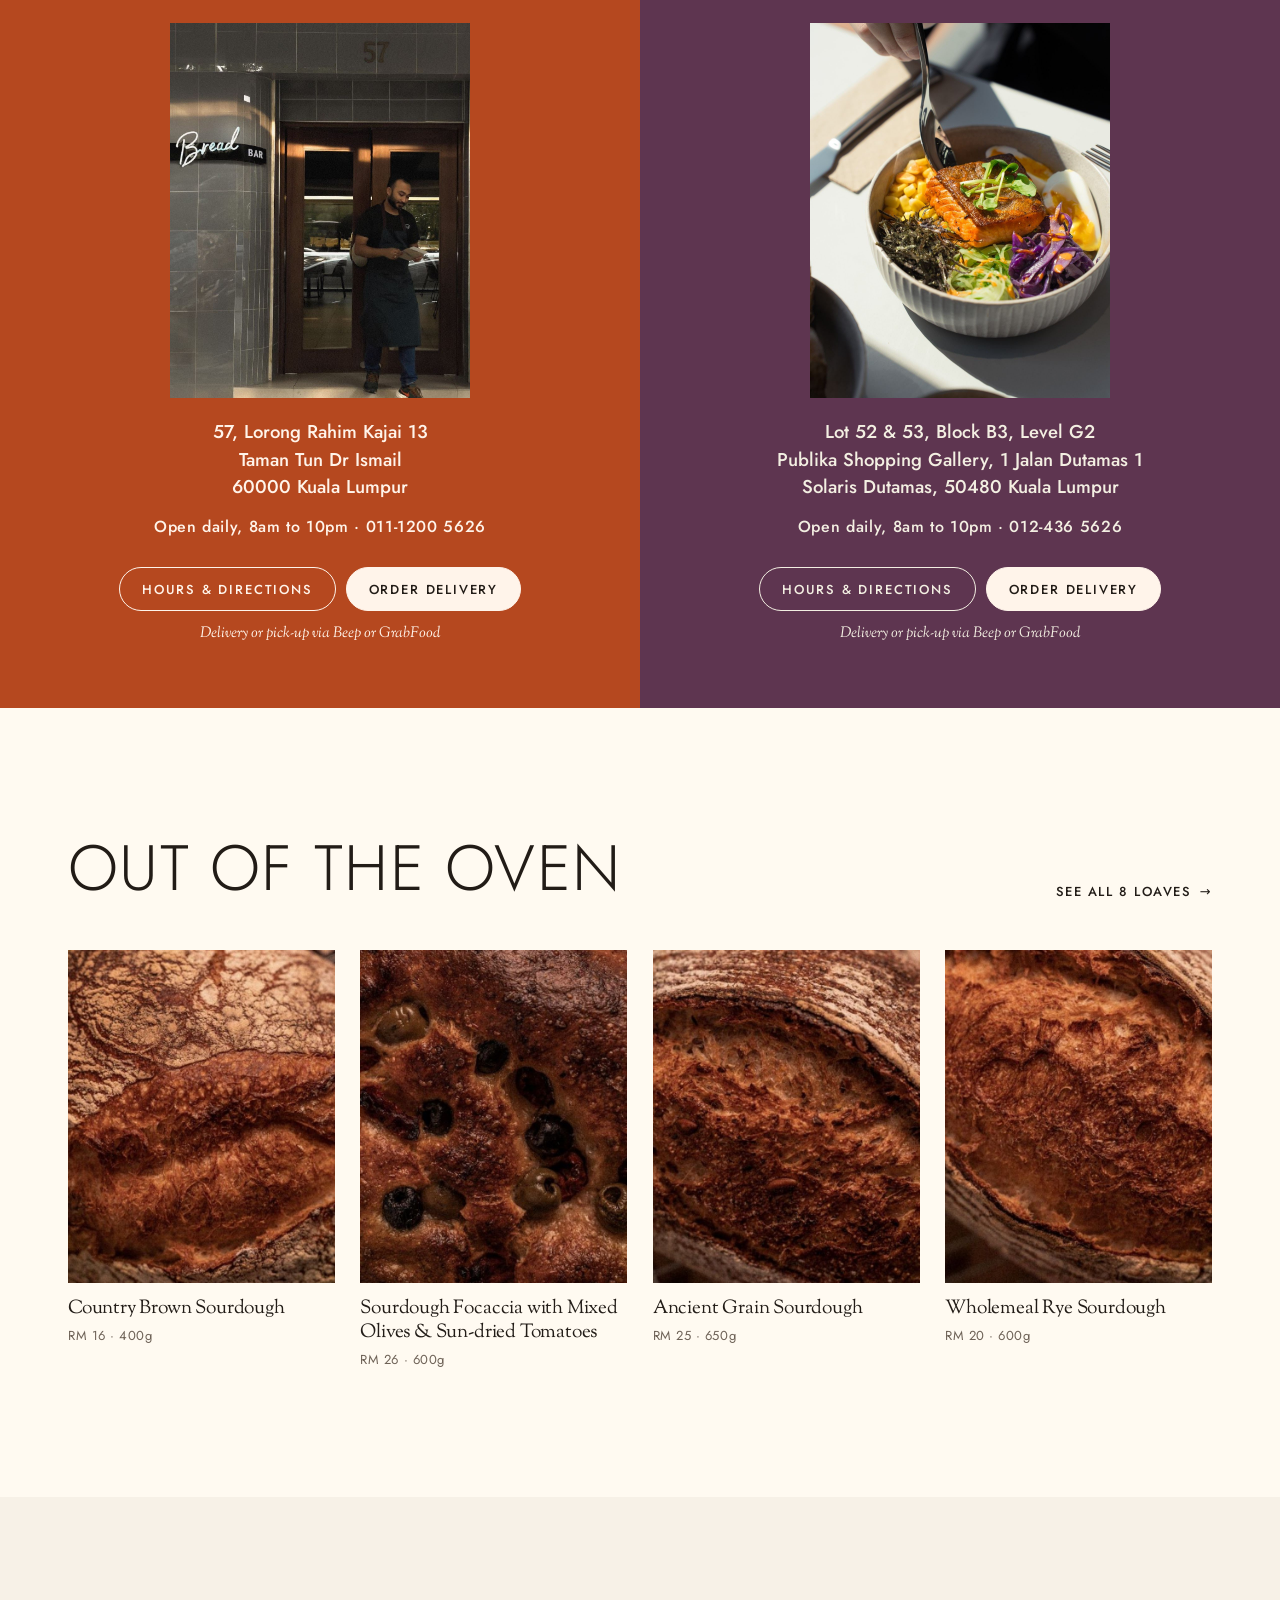
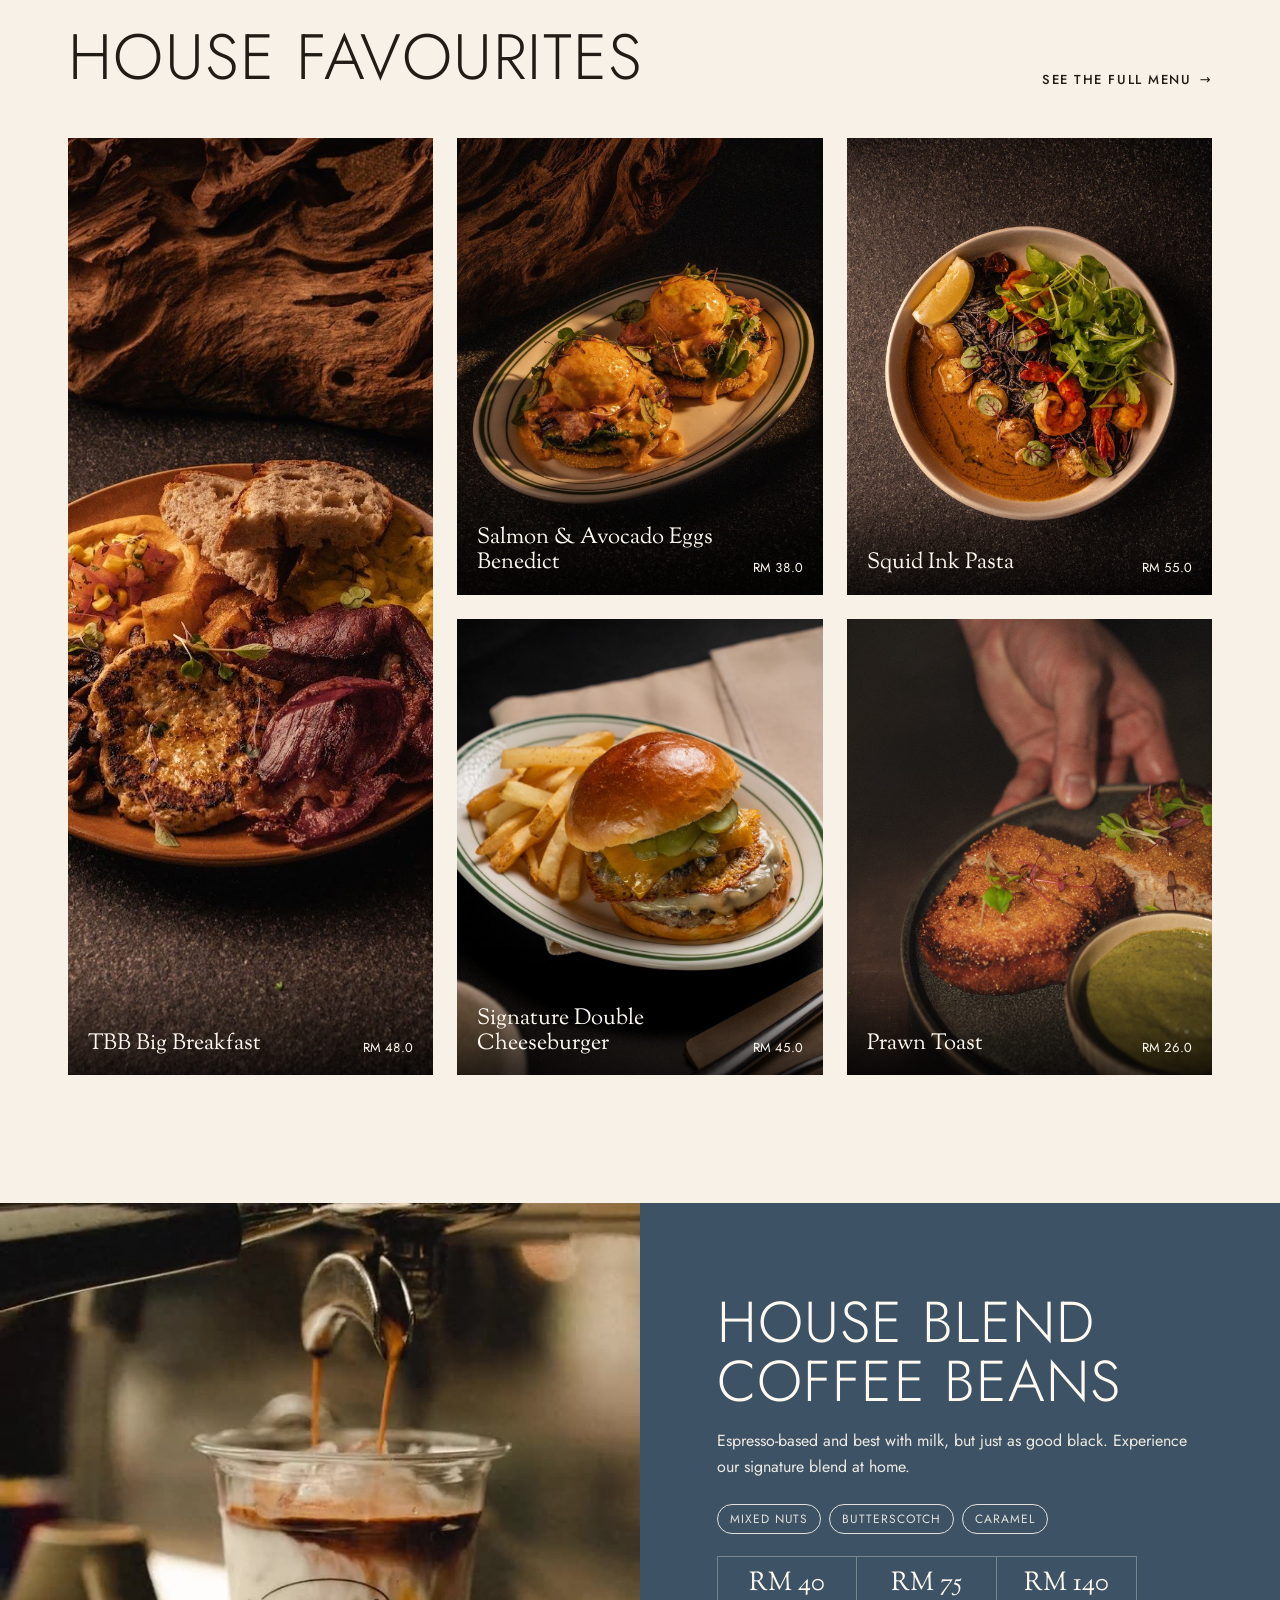
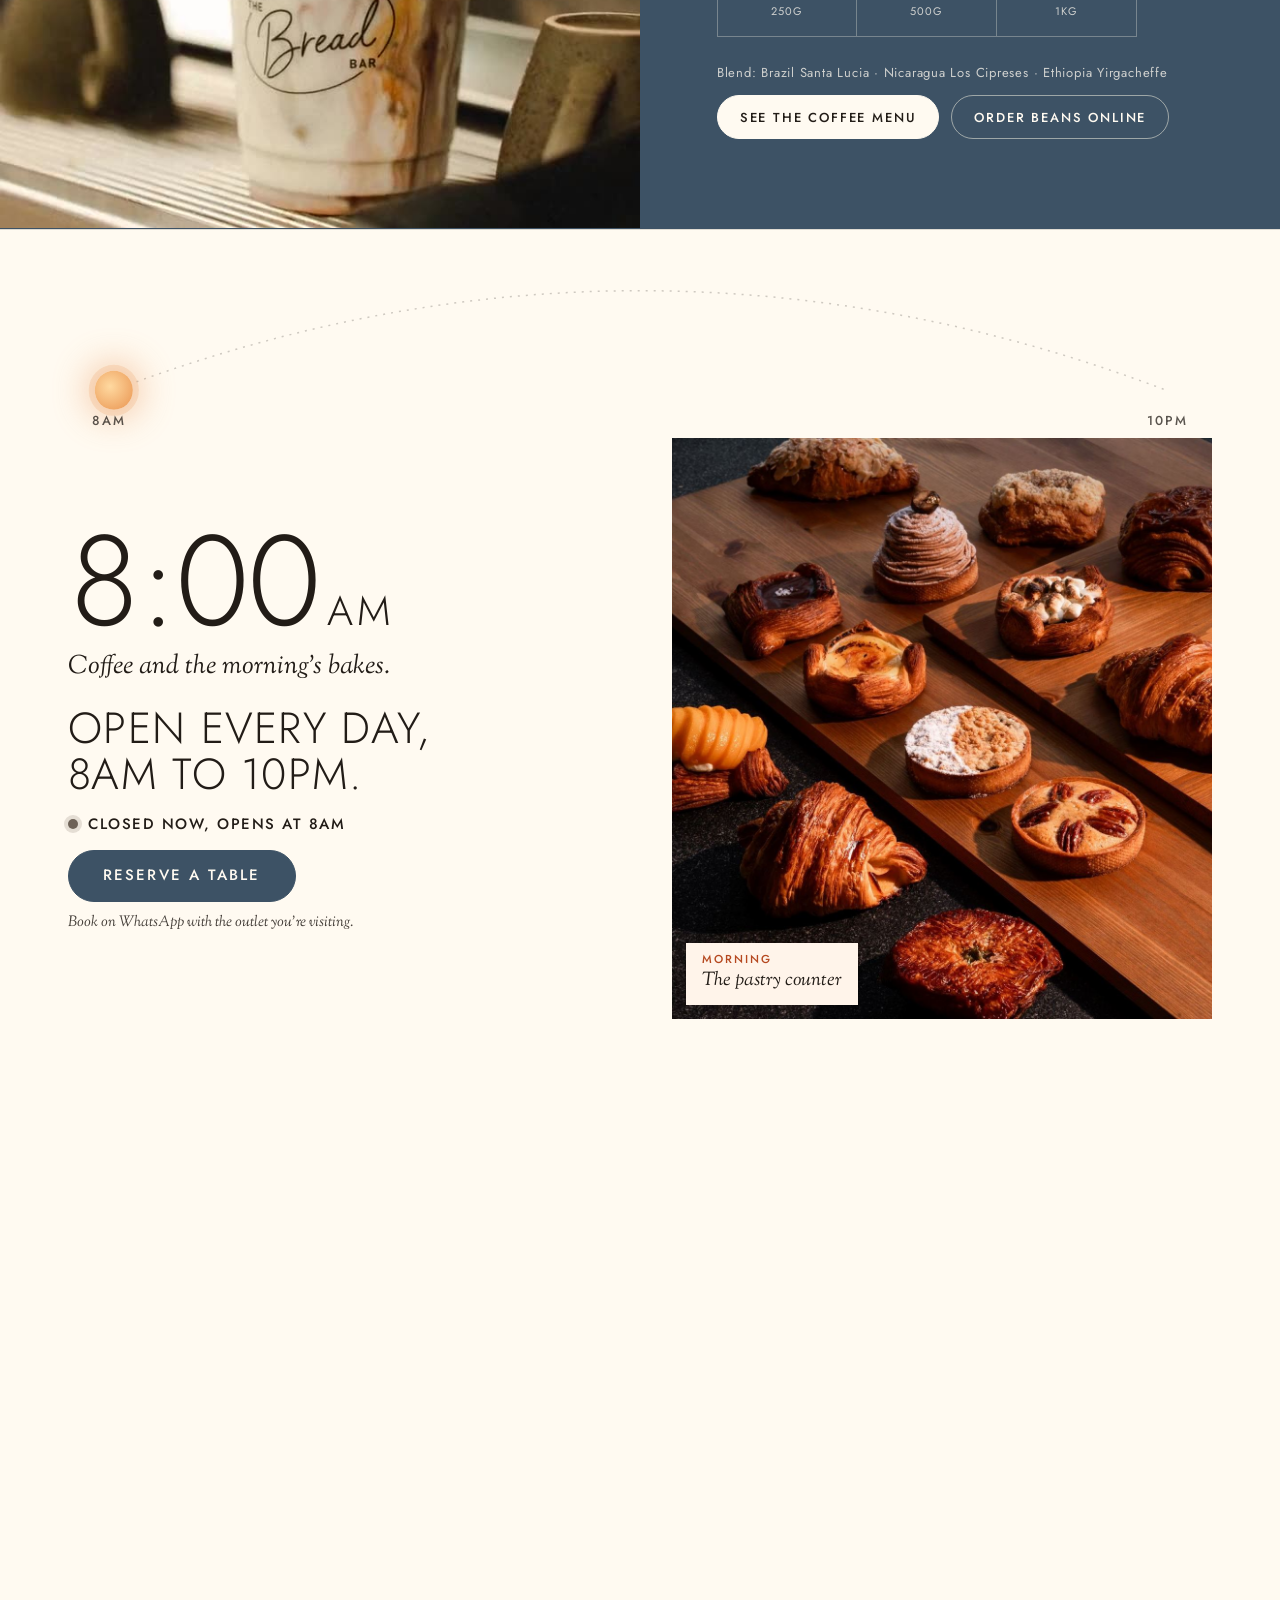
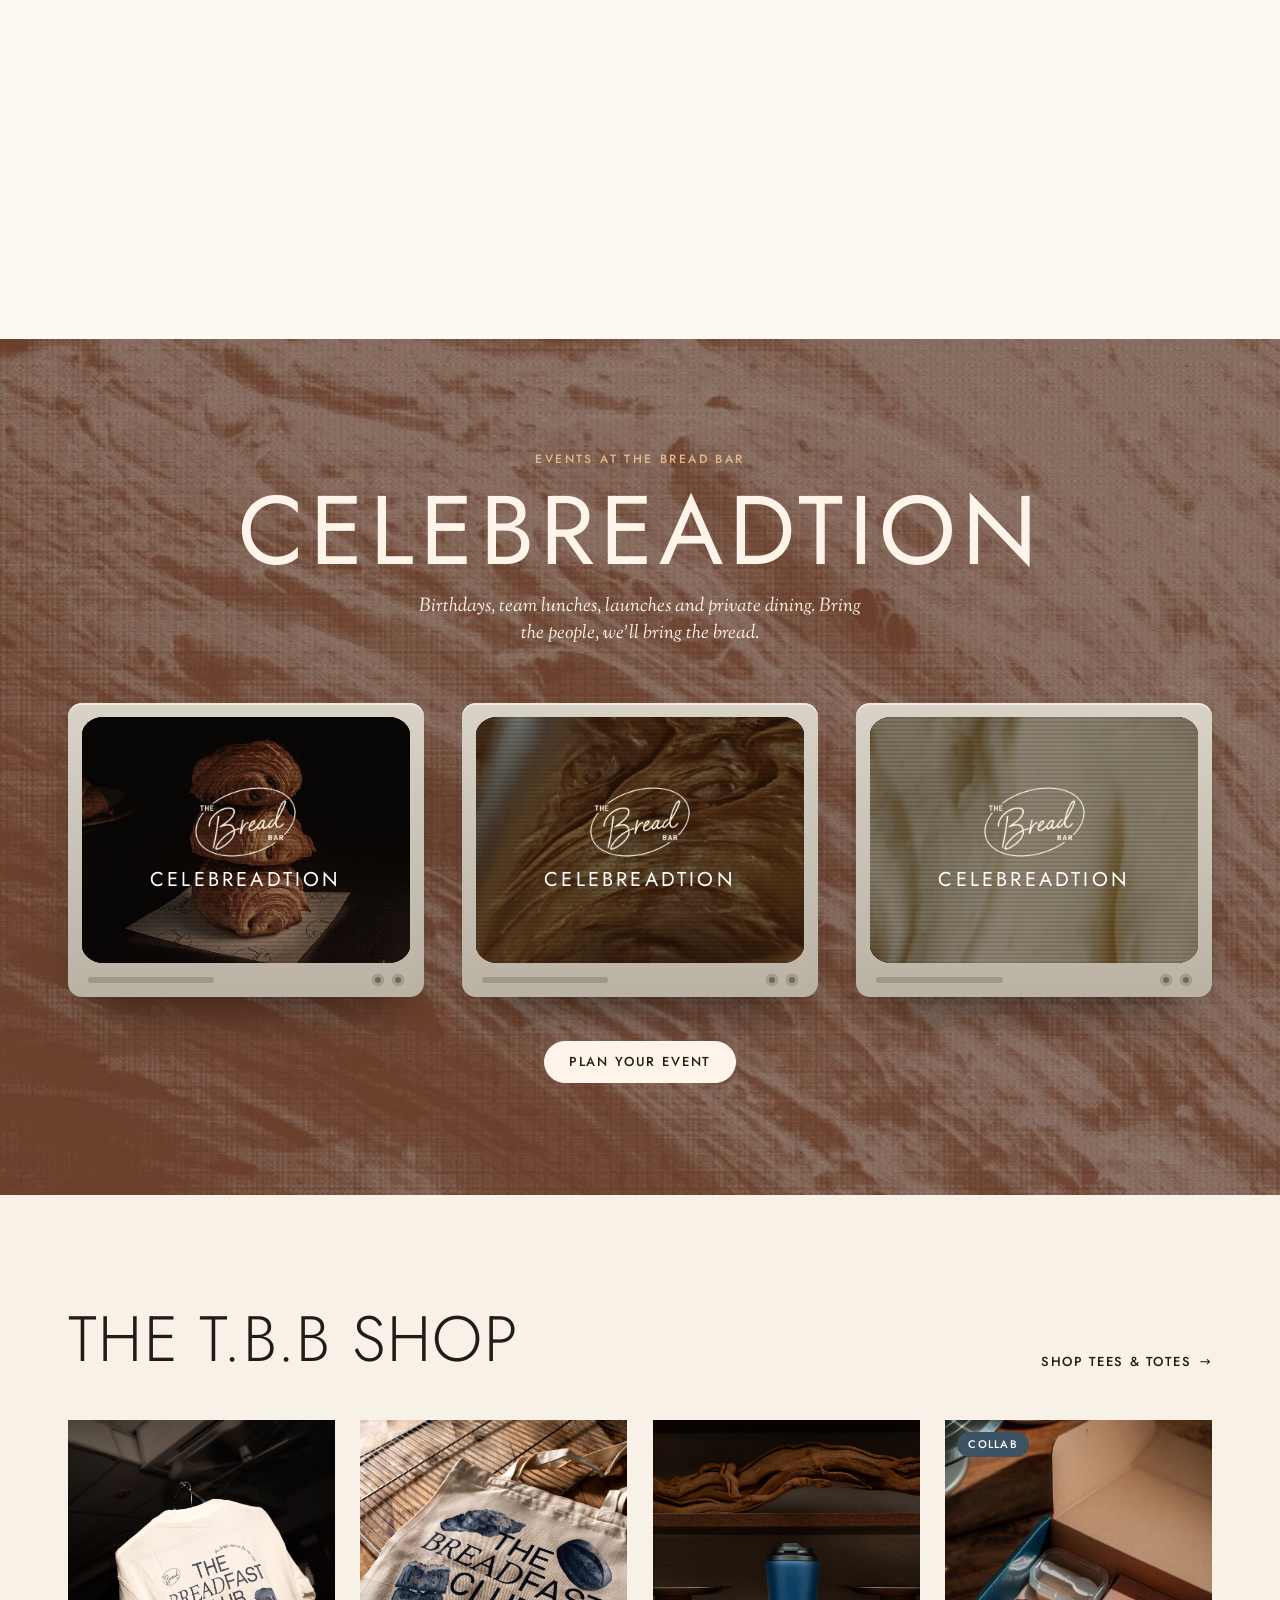
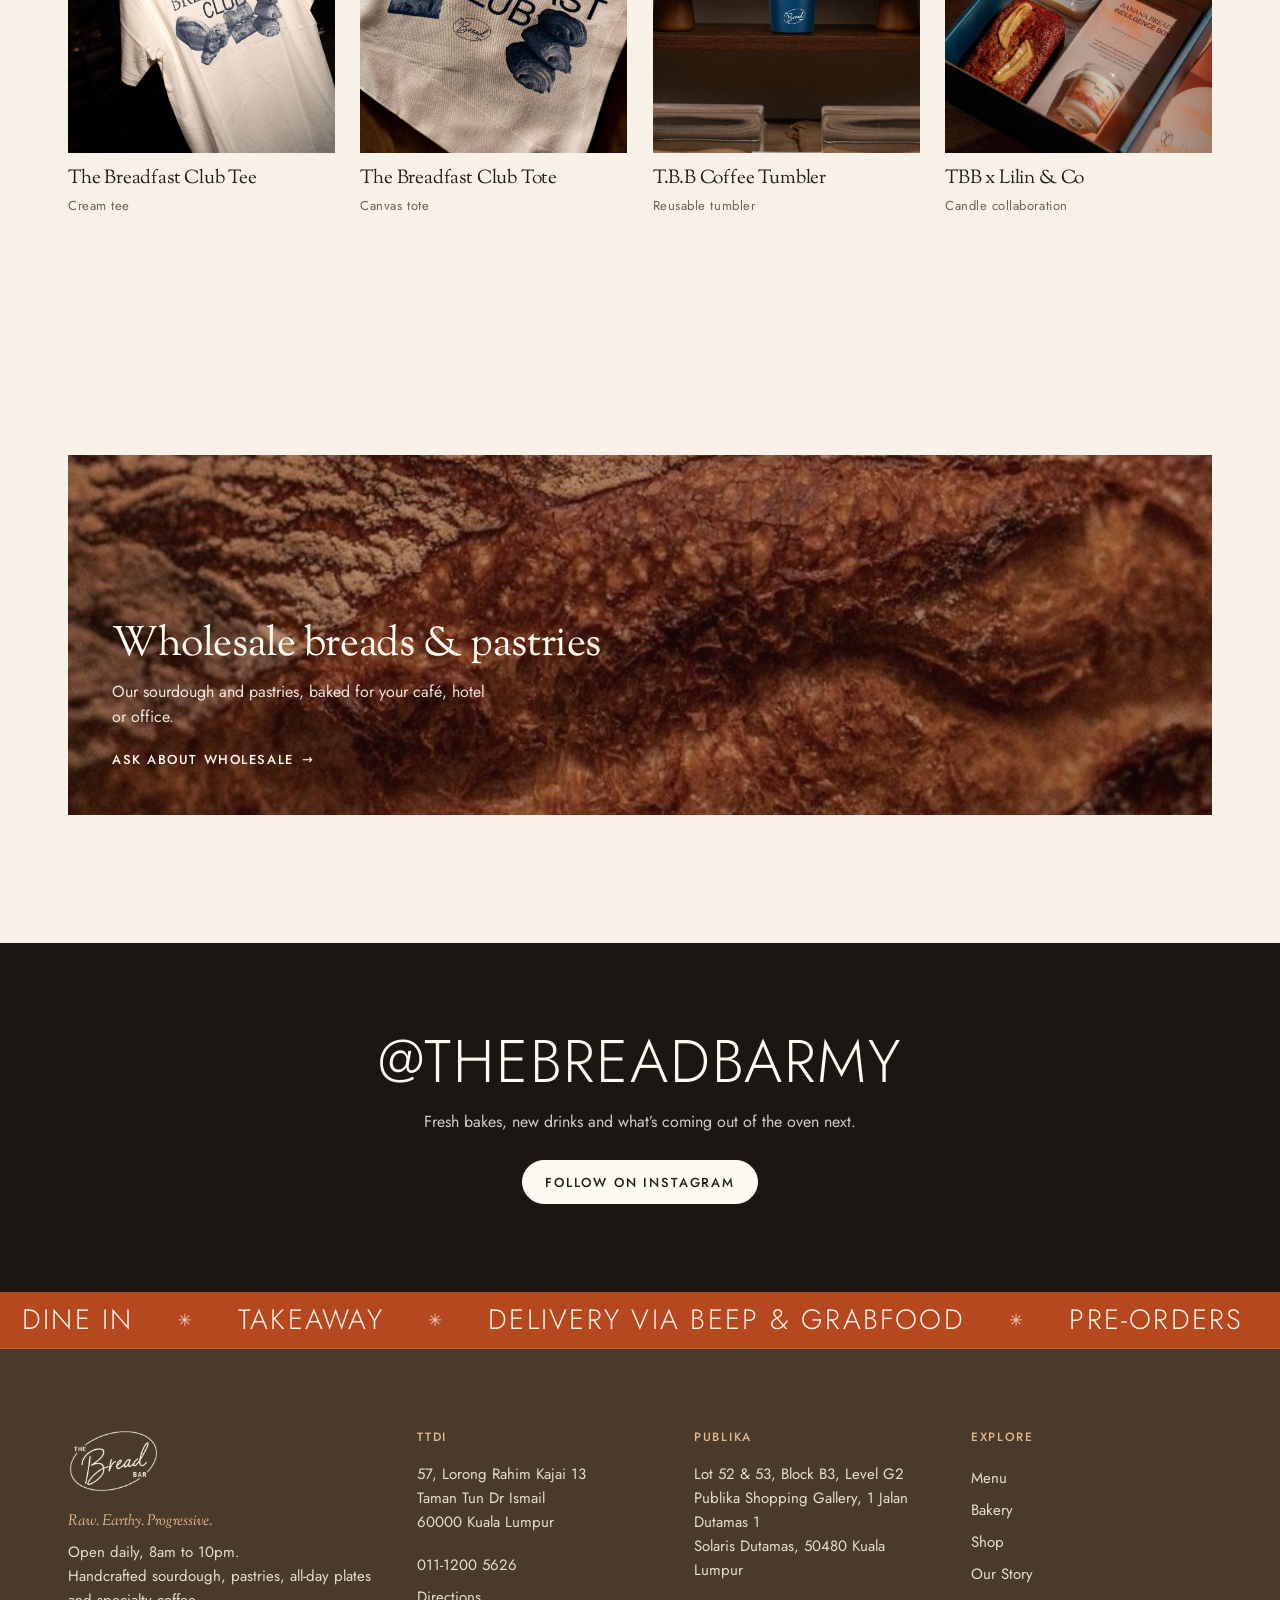
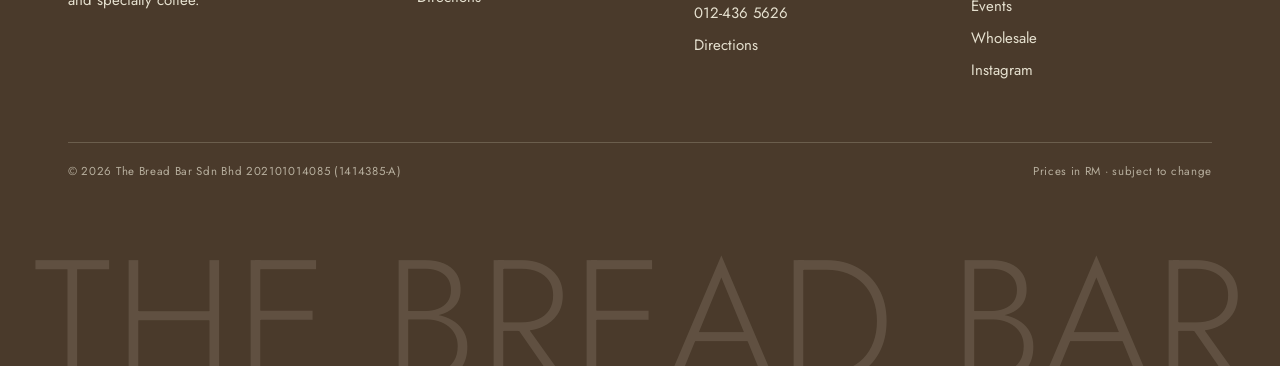
==== commit ac46cb7a: "Auto-sync: 10 file(s), 2026-10-25 15:30" ====
--- a/the-bread-bar/index.html
+++ b/the-bread-bar/index.html
@@ -11,7 +11,7 @@
 <link rel="preconnect" href="https://fonts.googleapis.com">
 <link rel="preconnect" href="https://fonts.gstatic.com" crossorigin>
 <link href="https://fonts.googleapis.com/css2?family=Jost:wght@300;400;500;600&family=Oswald:wght@500;600&family=Sorts+Mill+Goudy:ital@0;1&display=swap" rel="stylesheet">
-<link rel="stylesheet" href="styles.css">
+<link rel="stylesheet" href="styles.css?v=580831efae">
 </head>
 <body>
 
@@ -55,7 +55,7 @@
     <a href="#home" class="logo" aria-label="The Bread Bar, home"><img src="assets/logo-dark.png" alt="The Bread Bar" width="276" height="195"></a>
 
     <nav class="nav nav-right" aria-label="Actions">
-      <button class="nav-link" data-chooser="reserve">Reserve</button>
+      <button class="btn btn-ghost btn-order btn-reserve" data-chooser="reserve">Reserve</button>
       <button class="btn btn-order" data-chooser="order">Order</button>
     </nav>
   </div>
@@ -120,7 +120,7 @@
   <button class="modal-x lb-x" aria-label="Close" data-lb-close>&times;</button>
 </div>
 
-<script src="data.js"></script>
-<script src="app.js"></script>
+<script src="data.js?v=dea31d661f"></script>
+<script src="app.js?v=9d8f370655"></script>
 </body>
 </html>
--- a/the-bread-bar/styles.css
+++ b/the-bread-bar/styles.css
@@ -1,4 +1,4 @@
-/* The Bread Bar — a mix of the deck's references: colour-blocked sections (rust, forest, blush),
+/* The Bread Bar — a mix of the deck's references: colour-blocked sections (rust, plum, blush),
    oval crops on warm cocoa, light uppercase display type, italic serif labels, pill buttons, a service ticker.
    Brand slate blue from the printed menu stays as the anchor colour. */
 :root {
@@ -14,7 +14,7 @@
   --night: #1b1612;
   --cocoa: #4a3a2b;
   --rust: #b5481f;
-  --forest: #3f5b36;
+  --plum: #5e3550; /* Publika's block colour (was forest green until 25 Oct 2026; green is FLAT18's brand) */
   --blush: #f1d6c4;
   --sage: #b9bda7;
   --gold: #e3b98f;
@@ -525,7 +525,7 @@
 .loc-grid { gap: 0; }
 .loc-block { position: relative; text-align: center; padding: clamp(56px, 7vw, 88px) clamp(20px, 4vw, 56px) clamp(40px, 5vw, 64px); color: var(--ink); display: flex; flex-direction: column; align-items: center; gap: 10px; min-width: 0; }
 .loc-ttdi { background: var(--rust); color: #fff4ea; }
-.loc-pub { background: var(--forest); color: #f3efe2; }
+.loc-pub { background: var(--plum); color: #f3efe2; }
 .loc-corners { position: absolute; top: 18px; left: 22px; right: 22px; display: flex; justify-content: space-between; }
 .loc-corners a { font: italic 400 17px var(--serif); color: inherit; text-decoration: none; border-bottom: 1px solid transparent; transition: border-color .2s; }
 .loc-corners a:hover { border-bottom-color: currentColor; }
@@ -756,20 +756,22 @@
 .hs-plate img { width: 100%; height: 100%; object-fit: cover; }
 .hs-pin::after { content: ""; position: absolute; left: 0; right: 0; bottom: 0; height: 34%; z-index: 1; pointer-events: none;
   background: linear-gradient(rgba(247,241,231,0), rgba(247,241,231,.9) 55%, var(--paper)); }
-.hs-title { position: absolute; z-index: 1; top: 8%; left: var(--gutter); right: var(--gutter); text-align: center; color: var(--cream);
-  font-size: clamp(42px, 9.2vw, 150px); letter-spacing: .02em; line-height: .96; transform-origin: 50% 0; }
-.hs-loaf { position: absolute; z-index: 2; left: 50%; bottom: calc(100% - var(--base) - 5.5%); width: clamp(260px, 36vw, 580px);
+/* wording sits in front of the loaf (z 3) so nothing ever covers it; sizes also follow the screen height so short
+   laptop screens (1280x720, 1366x768) keep a clear gap between the headline and the loaf */
+.hs-title { position: absolute; z-index: 3; top: 8%; left: var(--gutter); right: var(--gutter); text-align: center; color: var(--cream);
+  font-size: clamp(42px, min(9.2vw, 15vh), 150px); letter-spacing: .02em; line-height: .96; transform-origin: 50% 0; }
+.hs-loaf { position: absolute; z-index: 2; left: 50%; bottom: calc(100% - var(--base) - 5.5%); width: clamp(240px, min(36vw, 56vh), 580px);
   transform: translate3d(-50%, 0, 0); transform-origin: 50% 96%; }
 .hs-loaf img { position: relative; width: 100%; height: auto; filter: drop-shadow(0 16px 14px rgba(24,16,10,.5)); }
 .hs-loaf::before { content: ""; position: absolute; left: 6%; right: 6%; bottom: -5%; height: 22%; border-radius: 50%; background: radial-gradient(closest-side, rgba(40,30,22,.55), rgba(40,30,22,0)); }
-.hs-dust { position: absolute; z-index: 3; left: 0; top: 0; width: 100%; height: 120%; pointer-events: none;
+.hs-dust { position: absolute; z-index: 4; left: 0; top: 0; width: 100%; height: 120%; pointer-events: none;
   -webkit-mask-image: linear-gradient(#000 0, #000 38%, transparent 62%); mask-image: linear-gradient(#000 0, #000 38%, transparent 62%); }
-.hs-front { position: absolute; z-index: 4; right: max(-2vw, -30px); bottom: -16%; width: clamp(150px, 19vw, 300px); height: auto;
+.hs-front { position: absolute; z-index: 5; right: max(-2vw, -30px); bottom: -16%; width: clamp(150px, 19vw, 300px); height: auto;
   filter: blur(1.4px) drop-shadow(0 30px 30px rgba(24,16,10,.45)); transform-origin: 50% 100%; }
-.hs-beat { position: absolute; z-index: 1; top: 4.5%; left: var(--gutter); right: var(--gutter); margin: 0; text-align: center; color: var(--cream);
+.hs-beat { position: absolute; z-index: 3; top: 4.5%; left: var(--gutter); right: var(--gutter); margin: 0; text-align: center; color: var(--cream);
   font: italic 400 clamp(22px, 2.8vw, 40px)/1.25 var(--serif); text-wrap: balance; display: none; }
 .hs.live .hs-beat { display: block; opacity: 0; }
-.hs-copy { position: absolute; z-index: 5; left: var(--gutter); bottom: clamp(30px, 6vh, 64px); max-width: 430px; color: var(--ink); }
+.hs-copy { position: absolute; z-index: 6; left: var(--gutter); bottom: clamp(30px, 6vh, 64px); max-width: 430px; color: var(--ink); }
 .hs-lede { font-size: clamp(16px, 1.3vw, 18px); line-height: 1.55; margin: 0 0 18px; text-wrap: pretty; }
 .hs .cta-row { gap: 10px; }
 @media (max-width: 760px) {
@@ -830,3 +832,136 @@
   .bake.live .bake-links { gap: 6px 18px; }
 }
 .hs-dust i { position: absolute; border-radius: 50%; background: #fff6ea; }
+
+/* =====================================================================
+   User feedback pass, 25 Oct 2026: Publika plum, louder Location/Reserve, clearer bake, day-to-night hours
+   ===================================================================== */
+/* header: Reserve is a real button next to Order */
+.nav-right { gap: 10px; }
+.btn-order { min-height: 44px; padding: 0 24px; font-size: 13.5px; letter-spacing: .14em; }
+.btn-reserve { background: transparent; color: var(--blue); border: 1.5px solid var(--blue); }
+.btn-reserve:hover { background: var(--blue); color: var(--cream); border-color: var(--blue); }
+@media (max-width: 920px) {
+  .nav-right { gap: 6px; }
+  .btn-order { min-height: 38px; padding: 0 13px; font-size: 12px; letter-spacing: .1em; }
+}
+@media (max-width: 360px) { .btn-order { padding: 0 10px; letter-spacing: .06em; } }
+
+/* outlet blocks: corner links are buttons, address and hours read at a glance */
+.loc-block { padding-top: clamp(92px, 9vw, 116px); }
+.loc-corners { top: 20px; left: 20px; right: 20px; gap: 10px; }
+.loc-corners a { font: 500 15px/1 var(--display); letter-spacing: .12em; text-transform: uppercase; font-style: normal;
+  padding: 13px 18px; border: 1.5px solid currentColor; border-radius: 999px; transition: background .2s, color .2s; }
+.loc-corners a:hover { background: #fff4ea; color: var(--ink); border-color: #fff4ea; }
+.loc-sub { font-size: 20px; opacity: 1; }
+.loc-block address { font-size: clamp(17px, 1.45vw, 20px); font-weight: 500; line-height: 1.5; }
+.loc-block .loc-meta { font: 500 16px/1.5 var(--display); letter-spacing: .04em; opacity: 1; margin: 4px 0 12px; }
+.loc-block .cta-note { opacity: 1; font-size: 15px; }
+@media (max-width: 420px) { .loc-corners a { font-size: 13px; padding: 11px 14px; letter-spacing: .1em; } }
+/* Locations dropdown + outlet chooser carry the outlet colours */
+.dd-card b { font-size: 24px; }
+.dd-card small { font-size: 14px; color: var(--ink); }
+.dd-card:nth-child(1) b, .choice:nth-child(1) b { color: var(--rust); }
+.dd-card:nth-child(2) b, .choice:nth-child(2) b { color: var(--plum); }
+.choice:nth-child(1) { border-top: 6px solid var(--rust); }
+.choice:nth-child(2) { border-top: 6px solid var(--plum); }
+.choice small { color: var(--ink); font-size: 15px; }
+
+/* "From flour to counter": segmented progress bar, a step list that clearly lights up, caption on the image */
+.bake.live { height: 240vh; }
+.bake-bar { display: none; grid-template-columns: repeat(5, 1fr); gap: 6px; max-width: 440px; margin: clamp(18px, 2.2vw, 26px) 0 clamp(14px, 2vw, 22px); }
+.bake.live .bake-bar { display: grid; }
+.bake-bar b { height: 5px; border-radius: 3px; background: rgba(34,28,23,.14); overflow: hidden; }
+.bake-bar i { display: block; height: 100%; background: var(--rust); transform: scaleX(0); transform-origin: 0 50%; }
+.bake-steps { gap: 4px; }
+.bake-steps li { width: fit-content; max-width: 100%; } /* so the lit line's scale-up never widens the page */
+.bake.live .bake-steps li { opacity: .38; transform-origin: 0 50%;
+  transition: opacity .25s var(--ease-out), color .25s var(--ease-out), transform .3s var(--ease-out), font-weight .25s; }
+.bake.live .bake-steps li.done { opacity: .7; }
+.bake.live .bake-steps li.done::before { transform: scaleX(.5); background: var(--ink); }
+.bake.live .bake-steps li.on { opacity: 1; color: var(--rust); font-weight: 500; transform: translateX(6px) scale(1.07); }
+.bake.live .bake-steps li.on::before { transform: scaleX(1); height: 3px; }
+.bk-cap { left: 16px; bottom: 16px; right: auto; max-width: calc(100% - 32px); background: #fff4ea; color: var(--ink); text-shadow: none;
+  padding: 12px 18px 13px; display: grid; gap: 3px; box-shadow: 0 14px 30px -16px rgba(0,0,0,.55); }
+.bk-cap b { font: 500 12.5px/1 var(--display); letter-spacing: .2em; text-transform: uppercase; color: var(--rust); }
+.bk-cap span { font: italic 400 clamp(18px, 1.7vw, 23px)/1.2 var(--serif); }
+.bk-cap.swap { animation: capIn .45s var(--ease-out); }
+@keyframes capIn { from { opacity: 0; transform: translateY(10px); } to { opacity: 1; transform: none; } }
+@media (max-width: 760px) {
+  .bake.live .bake-bar { margin: 10px 0 8px; gap: 4px; }
+  .bake.live .bake-steps li { font-size: 16.5px; }
+  .bake.live .bake-steps li.on { transform: translateX(4px) scale(1.05); }
+  .bk-cap { left: 10px; bottom: 10px; padding: 8px 12px 9px; }
+  .bk-cap span { font-size: 16px; }
+}
+
+/* "Open every day": the day runs 8am > 10pm. Static (reduced motion): the arc drawn, five moments in a row. */
+.day { --ground: var(--cream); --moon: 0; background: var(--ground); color: var(--ink); border-top: 1px solid var(--line);
+  padding: clamp(64px, 9vw, 112px) 0; transition: color .35s var(--ease-out); }
+.day.is-night { color: #fff4ea; }
+.day-wrap { display: grid; gap: clamp(30px, 4.6vh, 48px); }
+.day-sky { position: relative; height: clamp(70px, 13vh, 150px); margin: 0 clamp(0px, 2vw, 24px); }
+.day-arc { position: absolute; inset: 0; width: 100%; height: 100%; overflow: visible; }
+.day-arc path { fill: none; vector-effect: non-scaling-stroke; }
+.arc-base { stroke: currentColor; stroke-opacity: .22; stroke-width: 1.5; stroke-dasharray: 2 6; }
+.arc-lit { stroke: var(--rust); stroke-width: 3; stroke-linecap: round; }
+.day.is-night .arc-lit { stroke: var(--gold); }
+.day-orb { position: absolute; left: 50%; top: 10%; width: clamp(26px, 3vw, 40px); aspect-ratio: 1; transform: translate(-50%, -50%); display: none; }
+.day-orb i { position: absolute; inset: 0; border-radius: 50%; }
+.day-orb .sun { background: radial-gradient(circle at 40% 40%, #ffd9a0, #e9934f); box-shadow: 0 0 0 6px rgba(233,147,79,.18), 0 0 34px 8px rgba(233,147,79,.45); opacity: calc(1 - var(--moon)); }
+.day-orb .moon { box-shadow: inset -9px 3px 0 0 #fff4ea; transform: rotate(-20deg); filter: drop-shadow(0 0 10px rgba(255,244,234,.35)); opacity: var(--moon); }
+.day-end { position: absolute; bottom: -18px; font: 500 13px/1 var(--display); letter-spacing: .16em; text-transform: uppercase; opacity: .75; }
+.day-end-l { left: 0; transform: translateY(100%); } .day-end-r { right: 0; transform: translateY(100%); }
+.day-grid { display: grid; grid-template-columns: minmax(0, 1fr) minmax(0, 1fr); gap: clamp(24px, 5vw, 80px); align-items: center; }
+.day-clock { display: none; margin: 0; font: 300 clamp(64px, min(10vw, 17vh), 156px)/.9 var(--display); letter-spacing: -.01em; font-variant-numeric: tabular-nums; }
+.day-clock small { font-size: .32em; letter-spacing: .08em; margin-left: .18em; text-transform: uppercase; }
+.day-line { display: none; margin: clamp(8px, 1.4vh, 14px) 0 clamp(14px, 2.4vh, 26px); font: italic 400 clamp(20px, 2vw, 28px)/1.25 var(--serif); }
+.day h2 { font-size: clamp(28px, 3.4vw, 48px); line-height: 1.06; margin-bottom: 14px; }
+.day-sub { max-width: 46ch; font-size: 17px; opacity: .85; }
+.day-status { display: inline-flex; align-items: center; gap: 10px; margin: 4px 0 18px; font: 500 15px/1 var(--display); letter-spacing: .1em; text-transform: uppercase; }
+.day-status i { width: 10px; height: 10px; border-radius: 50%; background: var(--muted); box-shadow: 0 0 0 4px rgba(110,98,87,.18); }
+.day.day-open .day-status i { background: var(--rust); box-shadow: 0 0 0 4px rgba(181,72,31,.2); }
+.day.is-night.day-open .day-status i { background: var(--gold); box-shadow: 0 0 0 4px rgba(227,185,143,.25); }
+.day-reserve { min-height: 52px; padding: 0 34px; font-size: 15px; }
+.day.is-night .day-reserve { background: #fff4ea; color: var(--ink); border-color: #fff4ea; }
+.day.is-night :focus-visible { outline-color: #fff4ea; }
+.day-photos { display: grid; grid-template-columns: repeat(5, minmax(0, 1fr)); gap: 12px; }
+.day-shot { margin: 0; min-width: 0; }
+.day-shot img { width: 100%; aspect-ratio: 4 / 5; object-fit: cover; background: var(--night); }
+.day-shot figcaption { padding-top: 8px; font: 400 15px/1.3 var(--serif); }
+.day-shot figcaption b { display: block; font: 500 11.5px/1.2 var(--display); letter-spacing: .18em; text-transform: uppercase; color: var(--rust); margin-bottom: 2px; }
+.day:not(.live) .day-grid { grid-template-columns: 1fr; }
+.day:not(.live) .day-sky { height: clamp(60px, 8vw, 96px); }
+.day:not(.live) .day-copy { display: grid; grid-template-columns: minmax(0, 1fr) minmax(0, 1fr); column-gap: clamp(24px, 5vw, 80px); align-items: start; }
+.day:not(.live) .day-copy h2 { grid-column: 1; grid-row: 1 / span 4; }
+.day:not(.live) .day-copy > :not(h2) { grid-column: 2; }
+.day:not(.live) .day-status { justify-self: start; }
+@media (max-width: 760px) { .day:not(.live) .day-copy { display: block; } }
+/* live: one short pin (190vh, shorter than the bake so it stays a secondary moment) */
+.day.live { height: 190vh; padding: 0; }
+.day.live .day-pin { position: sticky; top: 62px; height: calc(100svh - 62px); display: grid; align-content: center; overflow: hidden; }
+.day.live .day-pin > .wrap { width: 100%; }
+.day.live .day-orb, .day.live .day-clock, .day.live .day-line { display: block; }
+.day.live .day-sub { display: none; }
+.day.live .day-photos { display: block; position: relative; height: min(calc(100svh - 62px - 13vh - 140px), 600px); }
+.day.live .day-shot { position: absolute; inset: 0; opacity: 0; transition: opacity .5s var(--ease-out); }
+.day.live .day-shot.on { opacity: 1; }
+.day.live .day-shot img { height: 100%; aspect-ratio: auto; }
+.day.live .day-shot figcaption { position: absolute; left: 14px; bottom: 14px; padding: 10px 16px 11px; background: #fff4ea; color: var(--ink); font-size: clamp(17px, 1.5vw, 21px); font-style: italic; }
+.day.is-night .day-shot figcaption b { color: var(--rust); }
+@media (max-width: 760px) {
+  .day-photos { grid-template-columns: repeat(2, minmax(0, 1fr)); }
+  .day-shot:last-child { grid-column: span 2; }
+  .day-shot:last-child img { aspect-ratio: 16 / 9; }
+  .day-sky { height: 64px; margin: 0 6px 18px; }
+  .day.live .day-wrap { gap: 10px; }
+  .day.live .day-grid { grid-template-columns: 1fr; gap: 12px; }
+  .day.live .day-photos { order: -1; height: min(30svh, 260px); }
+  .day.live .day-shot:last-child img { aspect-ratio: auto; }
+  .day-clock { font-size: clamp(52px, 16vw, 72px); }
+  .day.live .day-line { margin: 4px 0 8px; font-size: 18px; }
+  .day.live h2 { font-size: 22px; margin-bottom: 8px; }
+  .day.live .day-status { margin: 0 0 10px; font-size: 13px; }
+  .day-reserve { min-height: 48px; }
+  .day.live .cta-note { display: none; }
+}
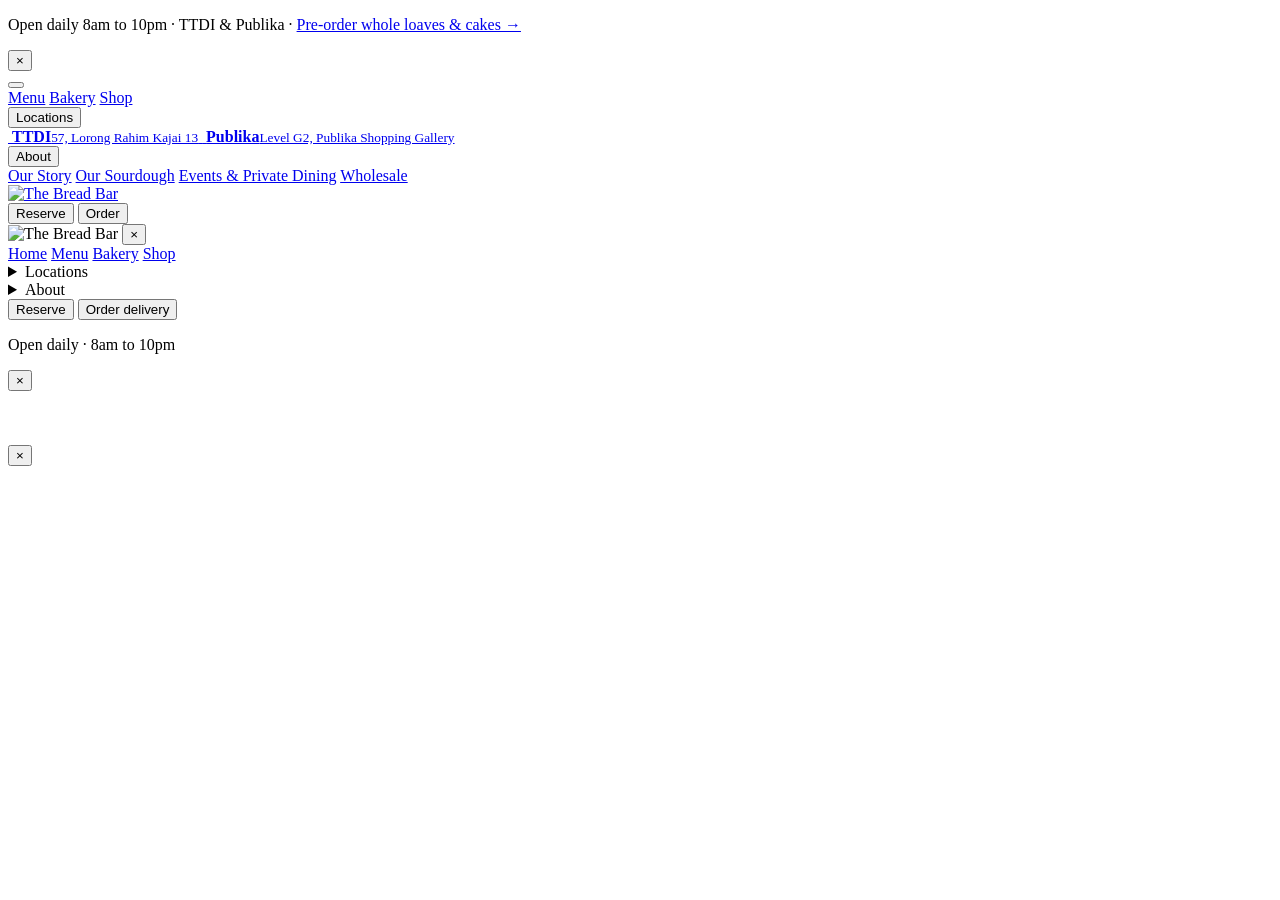
==== commit 19a1c729: "Auto-sync: 15 file(s), 2026-10-25 19:07" ====
--- a/the-bread-bar/index.html
+++ b/the-bread-bar/index.html
@@ -3,20 +3,41 @@
 <head>
 <meta charset="utf-8">
 <meta name="viewport" content="width=device-width, initial-scale=1">
+<!-- site base: every relative link/asset resolves from here; publish-pages.ps1 writes it per target (preview = sub-folder) -->
+<base href="/TBB-FLAT18-Websites/the-bread-bar/">
 <!-- DRAFT for review: remove the robots line below when the site goes live -->
 <meta name="robots" content="noindex, nofollow">
-<title>The Bread Bar</title>
+<!-- head tags per page (seo.js): baked per route by build-pages.mjs at publish, refreshed by app.js in the browser -->
+<!-- seo -->
+<title>The Bread Bar · Sourdough Bakery &amp; Café in TTDI &amp; Publika, KL</title>
 <meta name="description" content="Handcrafted sourdough, pastries, all-day brunch and specialty coffee in TTDI and Publika, Kuala Lumpur. Open daily 8am to 10pm.">
+<link rel="canonical" href="https://aerynnnnn.github.io/TBB-FLAT18-Websites/the-bread-bar/">
+<meta property="og:type" content="website">
+<meta property="og:site_name" content="The Bread Bar">
+<meta property="og:locale" content="en_MY">
+<meta property="og:title" content="The Bread Bar · Sourdough Bakery &amp; Café in TTDI &amp; Publika, KL">
+<meta property="og:description" content="Handcrafted sourdough, pastries, all-day brunch and specialty coffee in TTDI and Publika, Kuala Lumpur. Open daily 8am to 10pm.">
+<meta property="og:url" content="https://aerynnnnn.github.io/TBB-FLAT18-Websites/the-bread-bar/">
+<meta property="og:image" content="https://aerynnnnn.github.io/TBB-FLAT18-Websites/the-bread-bar/assets/share.jpg">
+<meta property="og:image:width" content="1200">
+<meta property="og:image:height" content="630">
+<meta property="og:image:alt" content="Sourdough loaves from The Bread Bar, TTDI and Publika, Kuala Lumpur">
+<meta name="twitter:card" content="summary_large_image">
+<meta name="twitter:title" content="The Bread Bar · Sourdough Bakery &amp; Café in TTDI &amp; Publika, KL">
+<meta name="twitter:description" content="Handcrafted sourdough, pastries, all-day brunch and specialty coffee in TTDI and Publika, Kuala Lumpur. Open daily 8am to 10pm.">
+<meta name="twitter:image" content="https://aerynnnnn.github.io/TBB-FLAT18-Websites/the-bread-bar/assets/share.jpg">
+<script type="application/ld+json" id="ld">{"@context":"https://schema.org","@graph":[{"@type":"Organization","@id":"https://aerynnnnn.github.io/TBB-FLAT18-Websites/the-bread-bar/#organization","name":"The Bread Bar","legalName":"The Bread Bar Sdn Bhd","url":"https://aerynnnnn.github.io/TBB-FLAT18-Websites/the-bread-bar/","logo":"https://aerynnnnn.github.io/TBB-FLAT18-Websites/the-bread-bar/assets/logo-dark.png","image":"https://aerynnnnn.github.io/TBB-FLAT18-Websites/the-bread-bar/assets/share.jpg","sameAs":["https://www.instagram.com/thebreadbarmy/","https://linktr.ee/thebreadbarmy"]},{"@type":"WebSite","@id":"https://aerynnnnn.github.io/TBB-FLAT18-Websites/the-bread-bar/#website","name":"The Bread Bar","url":"https://aerynnnnn.github.io/TBB-FLAT18-Websites/the-bread-bar/","inLanguage":"en-MY","publisher":{"@id":"https://aerynnnnn.github.io/TBB-FLAT18-Websites/the-bread-bar/#organization"}},{"@type":["Bakery","CafeOrCoffeeShop"],"@id":"https://aerynnnnn.github.io/TBB-FLAT18-Websites/the-bread-bar/locations/ttdi/#place","name":"The Bread Bar TTDI","url":"https://aerynnnnn.github.io/TBB-FLAT18-Websites/the-bread-bar/locations/ttdi/","image":["https://aerynnnnn.github.io/TBB-FLAT18-Websites/the-bread-bar/assets/photos/ttdi-storefront.jpg"],"telephone":"+601112005626","address":{"@type":"PostalAddress","streetAddress":"57, Lorong Rahim Kajai 13, Taman Tun Dr Ismail","postalCode":"60000","addressLocality":"Kuala Lumpur","addressRegion":"Kuala Lumpur","addressCountry":"MY"},"openingHoursSpecification":[{"@type":"OpeningHoursSpecification","dayOfWeek":["Monday","Tuesday","Wednesday","Thursday","Friday","Saturday","Sunday"],"opens":"08:00","closes":"22:00"}],"servesCuisine":["Bakery","Brunch","Coffee"],"menu":"https://aerynnnnn.github.io/TBB-FLAT18-Websites/the-bread-bar/menu/","acceptsReservations":true,"hasMap":"https://share.google/Jn0qHPu34NnUkPvrp","parentOrganization":{"@id":"https://aerynnnnn.github.io/TBB-FLAT18-Websites/the-bread-bar/#organization"},"priceRange":"RM 8.50-78"},{"@type":["Bakery","CafeOrCoffeeShop"],"@id":"https://aerynnnnn.github.io/TBB-FLAT18-Websites/the-bread-bar/locations/publika/#place","name":"The Bread Bar @ Publika","url":"https://aerynnnnn.github.io/TBB-FLAT18-Websites/the-bread-bar/locations/publika/","image":["https://aerynnnnn.github.io/TBB-FLAT18-Websites/the-bread-bar/assets/photos/salmon-bowl.jpg"],"telephone":"+60124365626","address":{"@type":"PostalAddress","streetAddress":"Lot 52 & 53, Block B3, Level G2, Publika Shopping Gallery, 1 Jalan Dutamas 1, Solaris Dutamas","postalCode":"50480","addressLocality":"Kuala Lumpur","addressRegion":"Kuala Lumpur","addressCountry":"MY"},"openingHoursSpecification":[{"@type":"OpeningHoursSpecification","dayOfWeek":["Monday","Tuesday","Wednesday","Thursday","Friday","Saturday","Sunday"],"opens":"08:00","closes":"22:00"}],"servesCuisine":["Bakery","Brunch","Coffee"],"menu":"https://aerynnnnn.github.io/TBB-FLAT18-Websites/the-bread-bar/menu/","acceptsReservations":true,"hasMap":"https://share.google/i3GjOkWs9iEn0jMtE","parentOrganization":{"@id":"https://aerynnnnn.github.io/TBB-FLAT18-Websites/the-bread-bar/#organization"},"priceRange":"RM 8.50-78"}]}</script>
+<!-- /seo -->
 <link rel="icon" href="assets/logo-dark.png">
 <link rel="preconnect" href="https://fonts.googleapis.com">
 <link rel="preconnect" href="https://fonts.gstatic.com" crossorigin>
 <link href="https://fonts.googleapis.com/css2?family=Jost:wght@300;400;500;600&family=Oswald:wght@500;600&family=Sorts+Mill+Goudy:ital@0;1&display=swap" rel="stylesheet">
-<link rel="stylesheet" href="styles.css?v=580831efae">
+<link rel="stylesheet" href="styles.css?v=6f9ad220b7">
 </head>
 <body>
 
 <div class="announce" id="announce">
-  <p><span>Open daily 8am to 10pm</span> <span class="dot">·</span> <span>TTDI &amp; Publika</span> <span class="dot">·</span> <a href="#bakery">Pre-order whole loaves &amp; cakes →</a></p>
+  <p><span data-hours="short">Open daily 8am to 10pm</span> <span class="dot">·</span> <span>TTDI &amp; Publika</span> <span class="dot">·</span> <a href="bakery/">Pre-order whole loaves &amp; cakes →</a></p>
   <button class="announce-x" aria-label="Dismiss" data-dismiss>&times;</button>
 </div>
 
@@ -25,17 +46,17 @@
     <button class="burger" aria-label="Open menu" aria-expanded="false" data-drawer-open><span></span><span></span><span></span></button>
 
     <nav class="nav nav-left" aria-label="Primary">
-      <a href="#menu" class="nav-link" data-route="menu">Menu</a>
-      <a href="#bakery" class="nav-link" data-route="bakery">Bakery</a>
-      <a href="#shop" class="nav-link" data-route="shop">Shop</a>
+      <a href="menu/" class="nav-link" data-route="menu">Menu</a>
+      <a href="bakery/" class="nav-link" data-route="bakery">Bakery</a>
+      <a href="shop/" class="nav-link" data-route="shop">Shop</a>
       <div class="dd">
         <button class="nav-link dd-btn" aria-expanded="false" data-route="locations">Locations <i class="chev"></i></button>
         <div class="dd-panel dd-wide">
-          <a href="#locations-ttdi" class="dd-card">
+          <a href="locations/ttdi/" class="dd-card">
             <img src="assets/photos/sourdough-slices.jpg" alt="" loading="lazy">
             <span><b>TTDI</b><small>57, Lorong Rahim Kajai 13</small></span>
           </a>
-          <a href="#locations-publika" class="dd-card">
+          <a href="locations/publika/" class="dd-card">
             <img src="assets/photos/salmon-bowl.jpg" alt="" loading="lazy">
             <span><b>Publika</b><small>Level G2, Publika Shopping Gallery</small></span>
           </a>
@@ -44,15 +65,15 @@
       <div class="dd">
         <button class="nav-link dd-btn" aria-expanded="false" data-route="about">About <i class="chev"></i></button>
         <div class="dd-panel">
-          <a href="#about">Our Story</a>
-          <a href="#bakery-loaves">Our Sourdough</a>
-          <a href="#events">Events &amp; Private Dining</a>
-          <a href="#events-wholesale">Wholesale</a>
+          <a href="about/">Our Story</a>
+          <a href="bakery/#loaves">Our Sourdough</a>
+          <a href="events/">Events &amp; Private Dining</a>
+          <a href="events/wholesale/">Wholesale</a>
         </div>
       </div>
     </nav>
 
-    <a href="#home" class="logo" aria-label="The Bread Bar, home"><img src="assets/logo-dark.png" alt="The Bread Bar" width="276" height="195"></a>
+    <a href="./" class="logo" aria-label="The Bread Bar, home"><img src="assets/logo-dark.png" alt="The Bread Bar" width="276" height="195"></a>
 
     <nav class="nav nav-right" aria-label="Actions">
       <button class="btn btn-ghost btn-order btn-reserve" data-chooser="reserve">Reserve</button>
@@ -70,28 +91,28 @@
       <button class="drawer-x" aria-label="Close menu" data-drawer-close>&times;</button>
     </div>
     <nav class="drawer-nav">
-      <a href="#home">Home</a>
-      <a href="#menu">Menu</a>
-      <a href="#bakery">Bakery</a>
-      <a href="#shop">Shop</a>
+      <a href="./">Home</a>
+      <a href="menu/">Menu</a>
+      <a href="bakery/">Bakery</a>
+      <a href="shop/">Shop</a>
       <details>
         <summary>Locations</summary>
-        <a href="#locations-ttdi">TTDI</a>
-        <a href="#locations-publika">Publika</a>
+        <a href="locations/ttdi/">TTDI</a>
+        <a href="locations/publika/">Publika</a>
       </details>
       <details>
         <summary>About</summary>
-        <a href="#about">Our Story</a>
-        <a href="#bakery-loaves">Our Sourdough</a>
-        <a href="#events">Events &amp; Private Dining</a>
-        <a href="#events-wholesale">Wholesale</a>
+        <a href="about/">Our Story</a>
+        <a href="bakery/#loaves">Our Sourdough</a>
+        <a href="events/">Events &amp; Private Dining</a>
+        <a href="events/wholesale/">Wholesale</a>
       </details>
     </nav>
     <div class="drawer-cta">
       <button class="btn btn-ghost" data-chooser="reserve">Reserve</button>
       <button class="btn" data-chooser="order">Order delivery</button>
     </div>
-    <p class="drawer-foot">Open daily · 8am to 10pm</p>
+    <p class="drawer-foot" data-hours="drawer">Open daily · 8am to 10pm</p>
   </aside>
 </div>
 
@@ -120,7 +141,8 @@
   <button class="modal-x lb-x" aria-label="Close" data-lb-close>&times;</button>
 </div>
 
-<script src="data.js?v=dea31d661f"></script>
-<script src="app.js?v=9d8f370655"></script>
+<script src="data.js?v=bf5c458a92"></script>
+<script src="seo.js?v=b5bf9921f3"></script>
+<script src="app.js?v=f83d44c9da"></script>
 </body>
 </html>
--- a/the-bread-bar/styles.css
+++ b/the-bread-bar/styles.css
@@ -16,7 +16,6 @@
   --rust: #b5481f;
   --plum: #5e3550; /* Publika's block colour (was forest green until 25 Oct 2026; green is FLAT18's brand) */
   --blush: #f1d6c4;
-  --sage: #b9bda7;
   --gold: #e3b98f;
   --line: rgba(34, 28, 23, .14);
   --serif: "Sorts Mill Goudy", Georgia, "Times New Roman", serif;
@@ -577,7 +576,7 @@
 .block-banner h1 { font: 600 clamp(56px, 10vw, 140px)/.9 var(--condensed); letter-spacing: .01em; }
 .shop-col.alt { background: var(--cream); }
 .col-blurb { margin: 10px 0 0; font: italic 400 18px var(--serif); color: var(--muted); max-width: 50ch; }
-.shop-col:nth-of-type(3n) .product-media { background: #dfe3d2; }
+.shop-col:nth-of-type(3n) .product-media { background: #e2ddd5; } /* pale stone: same softness as the old sage, no green (green = FLAT18) */
 .shop-col:nth-of-type(3n+1) .product-media { background: var(--blush); }
 
 /* service ticker above the footer */
